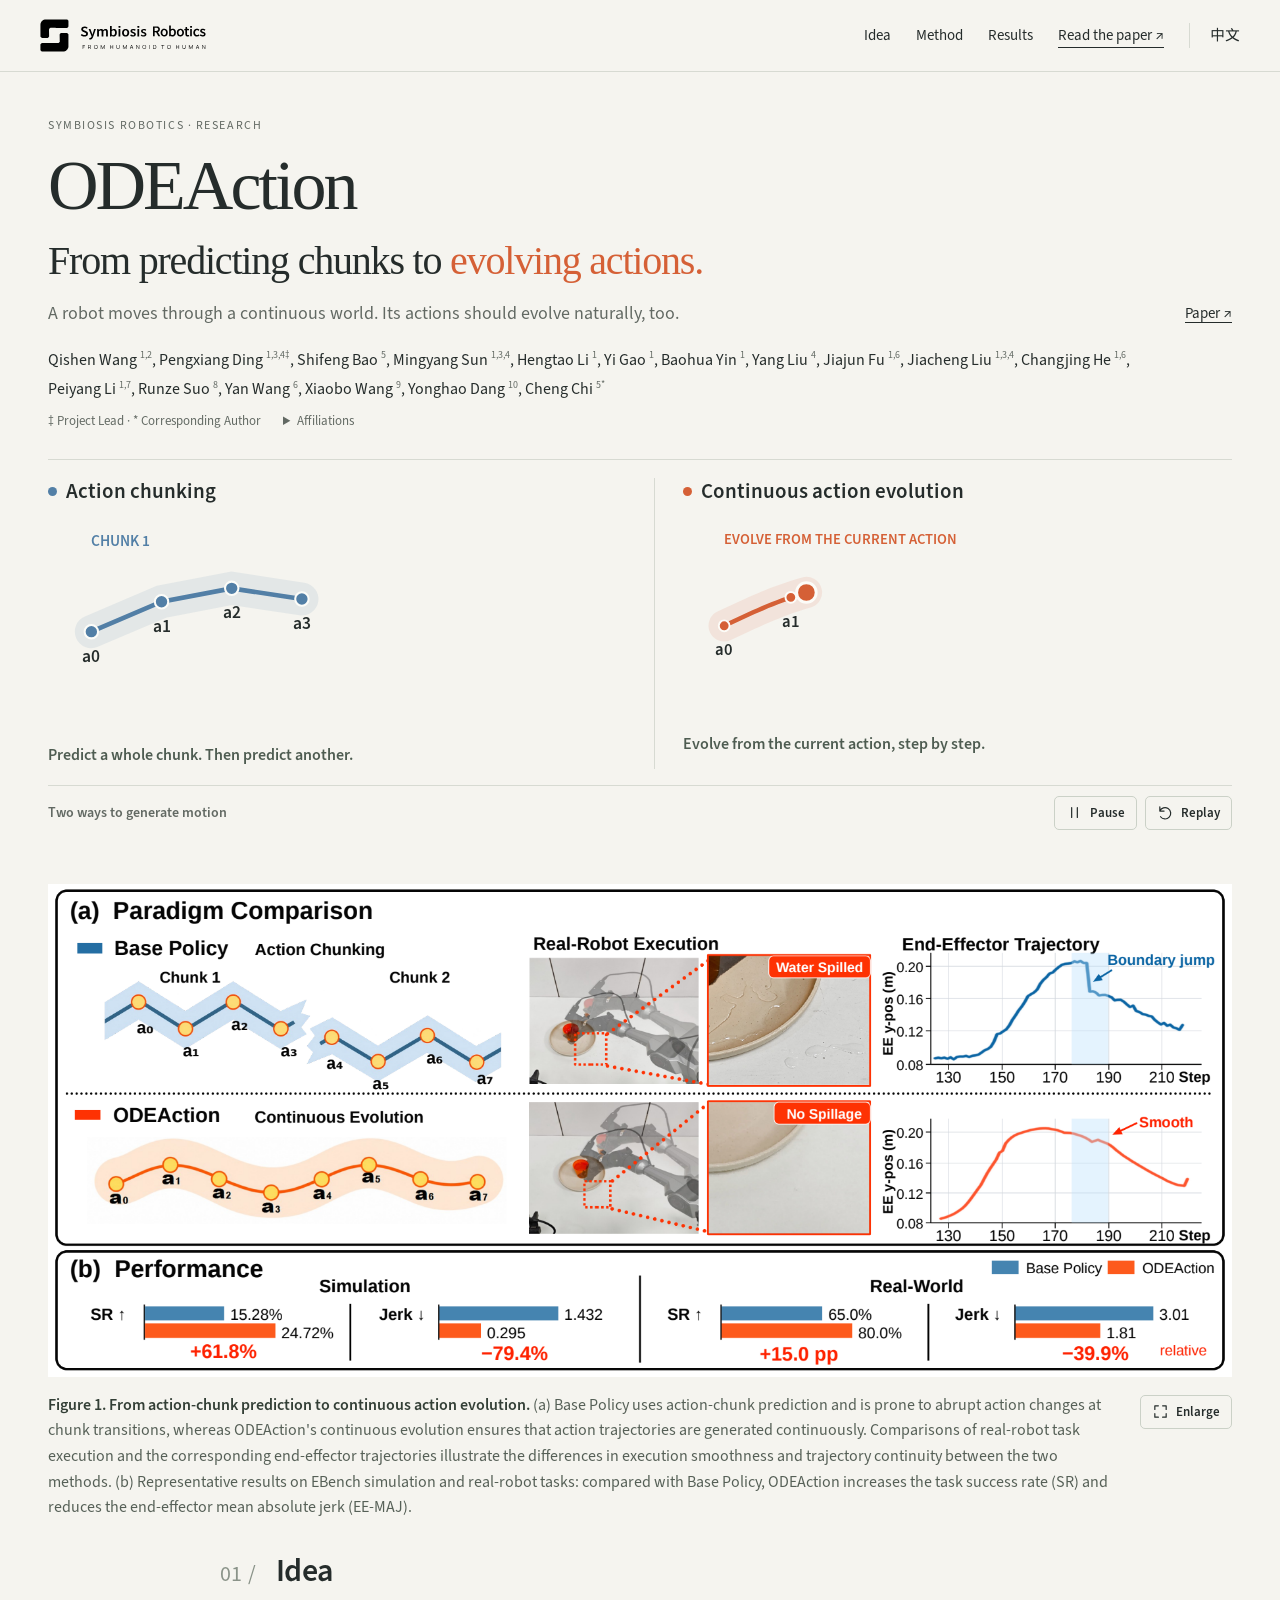
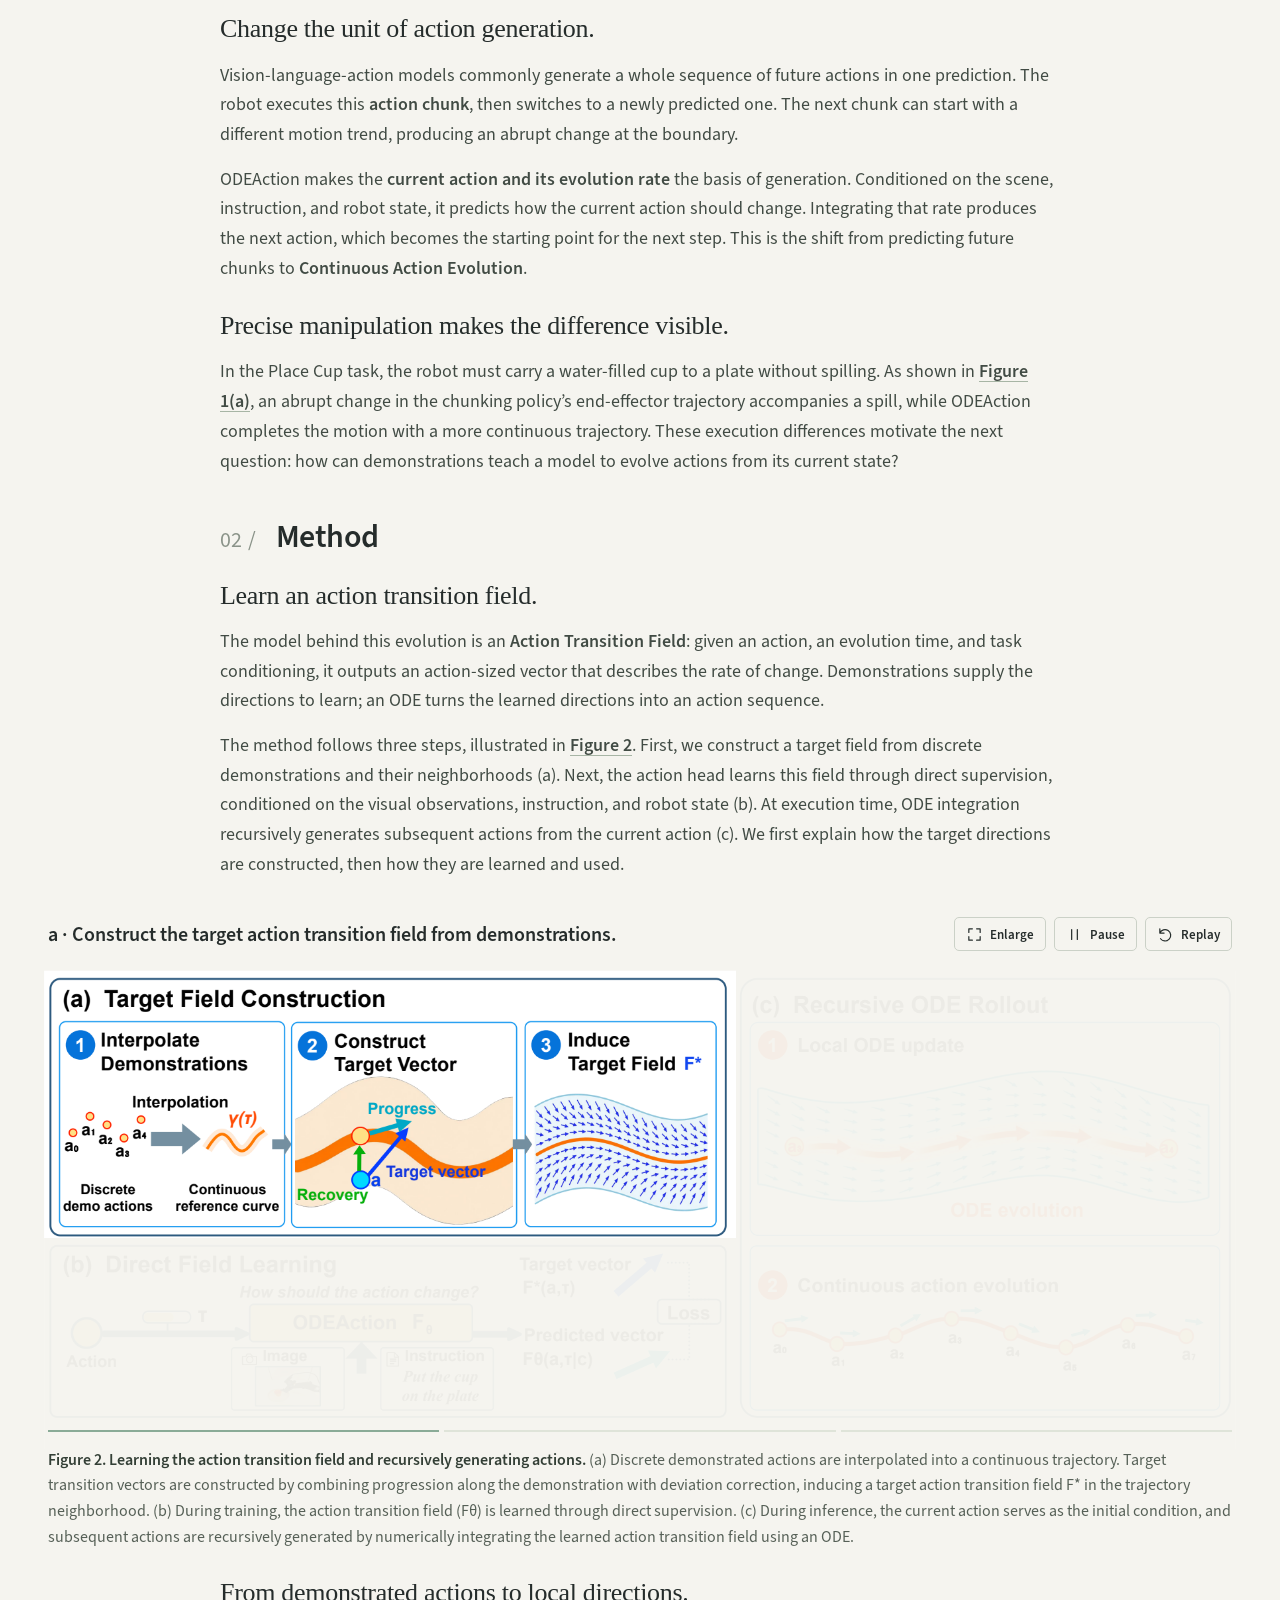
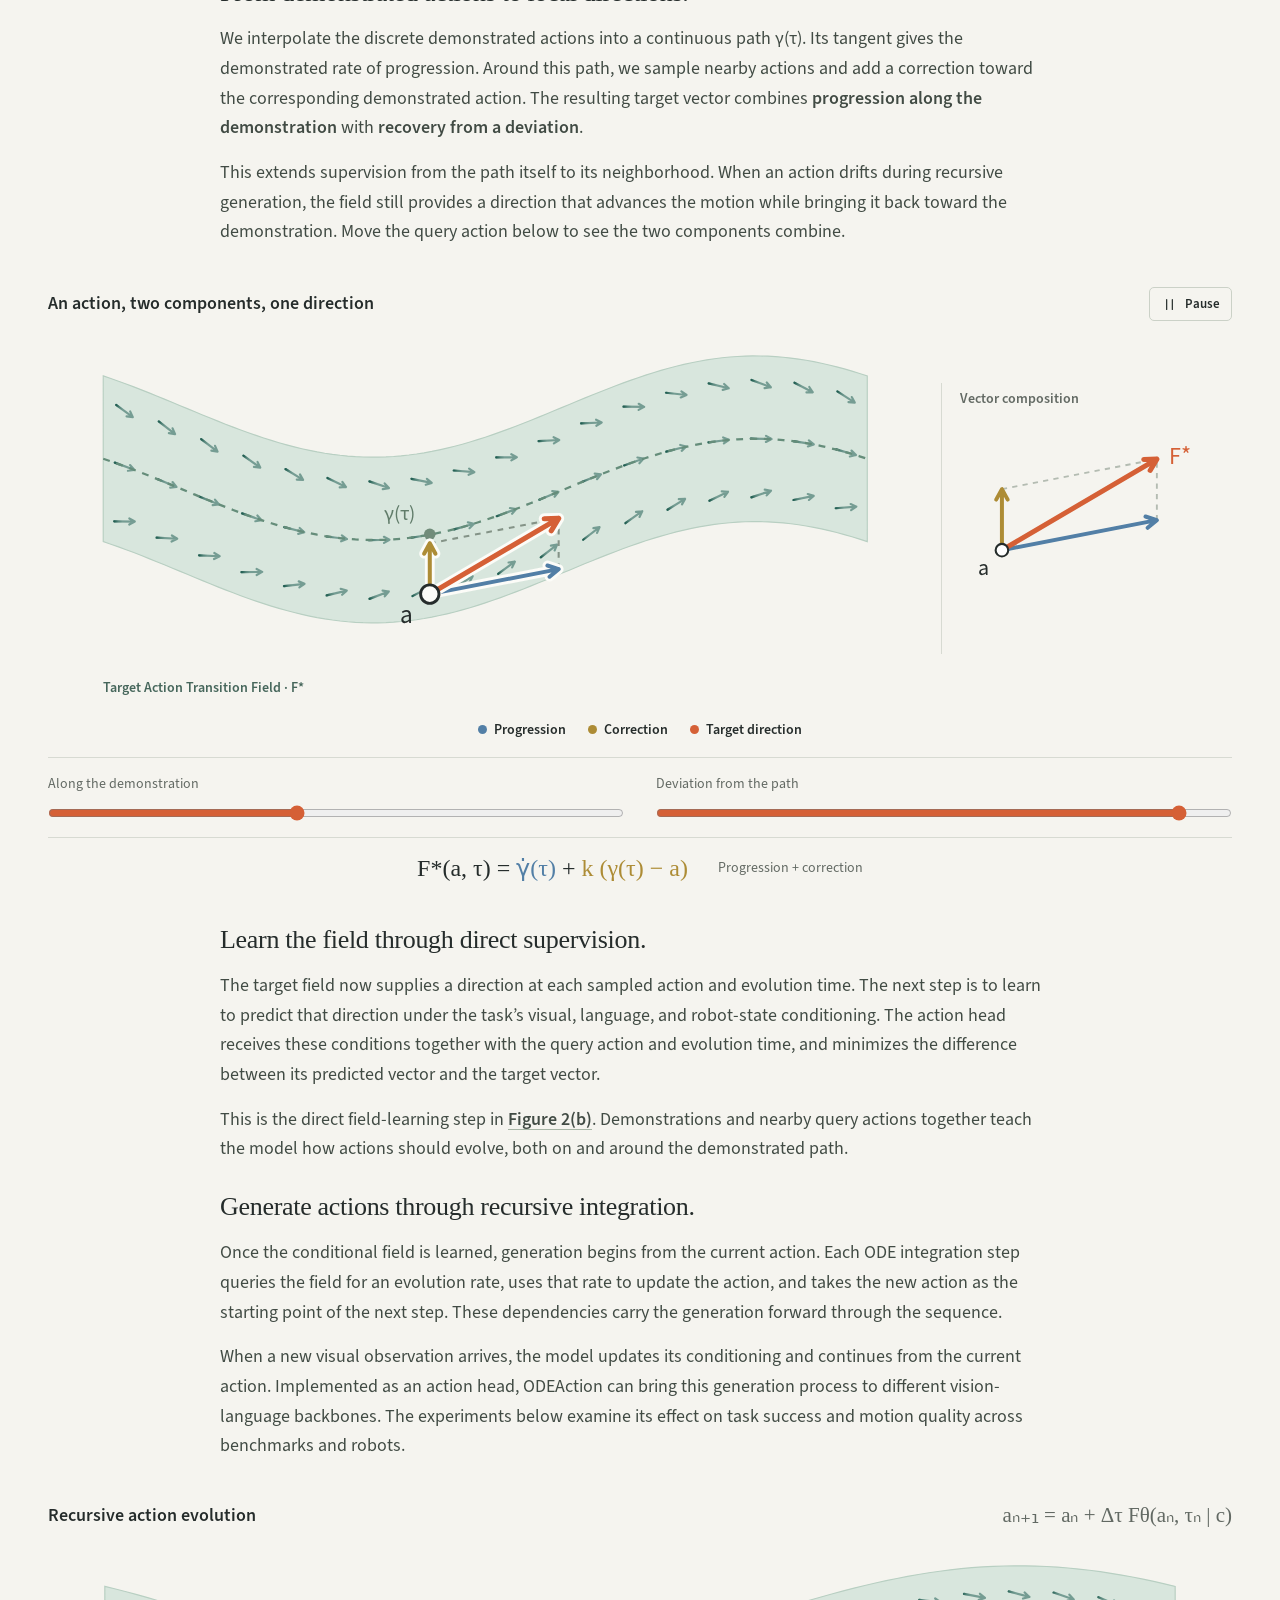
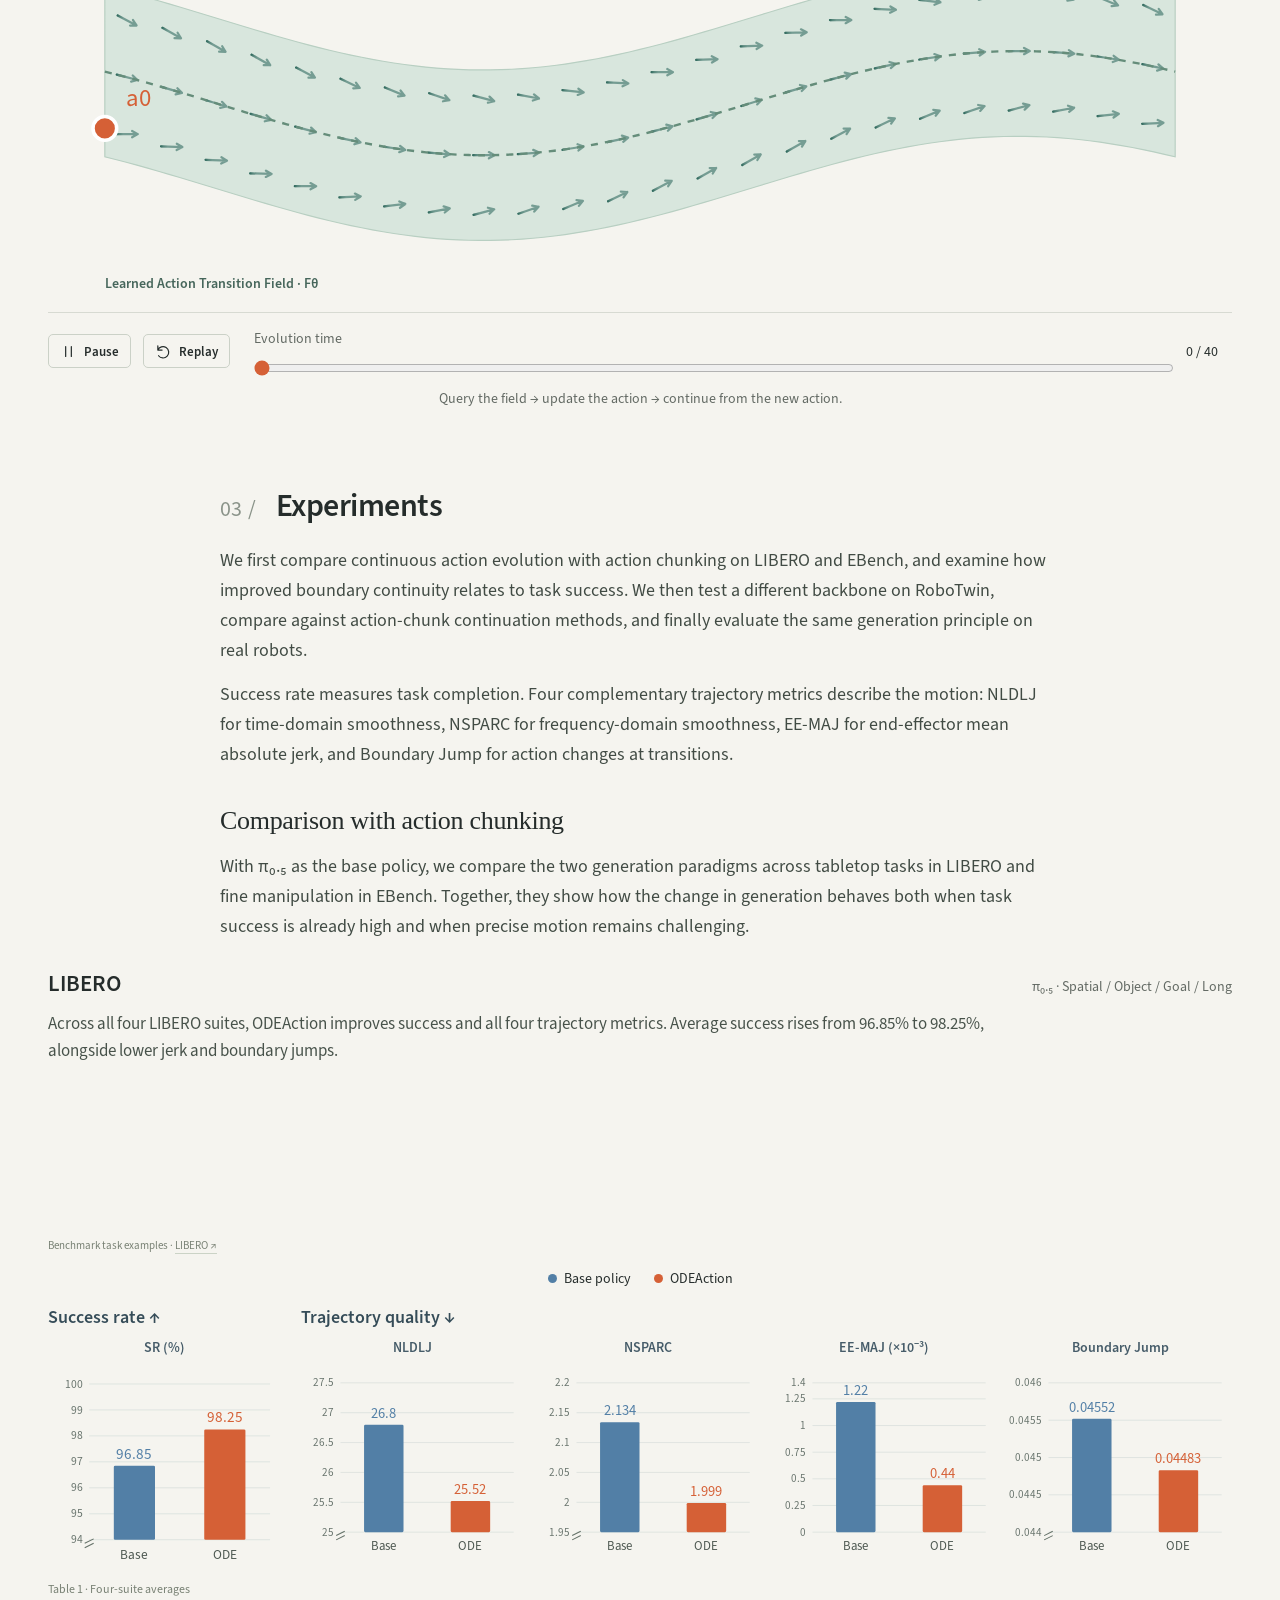
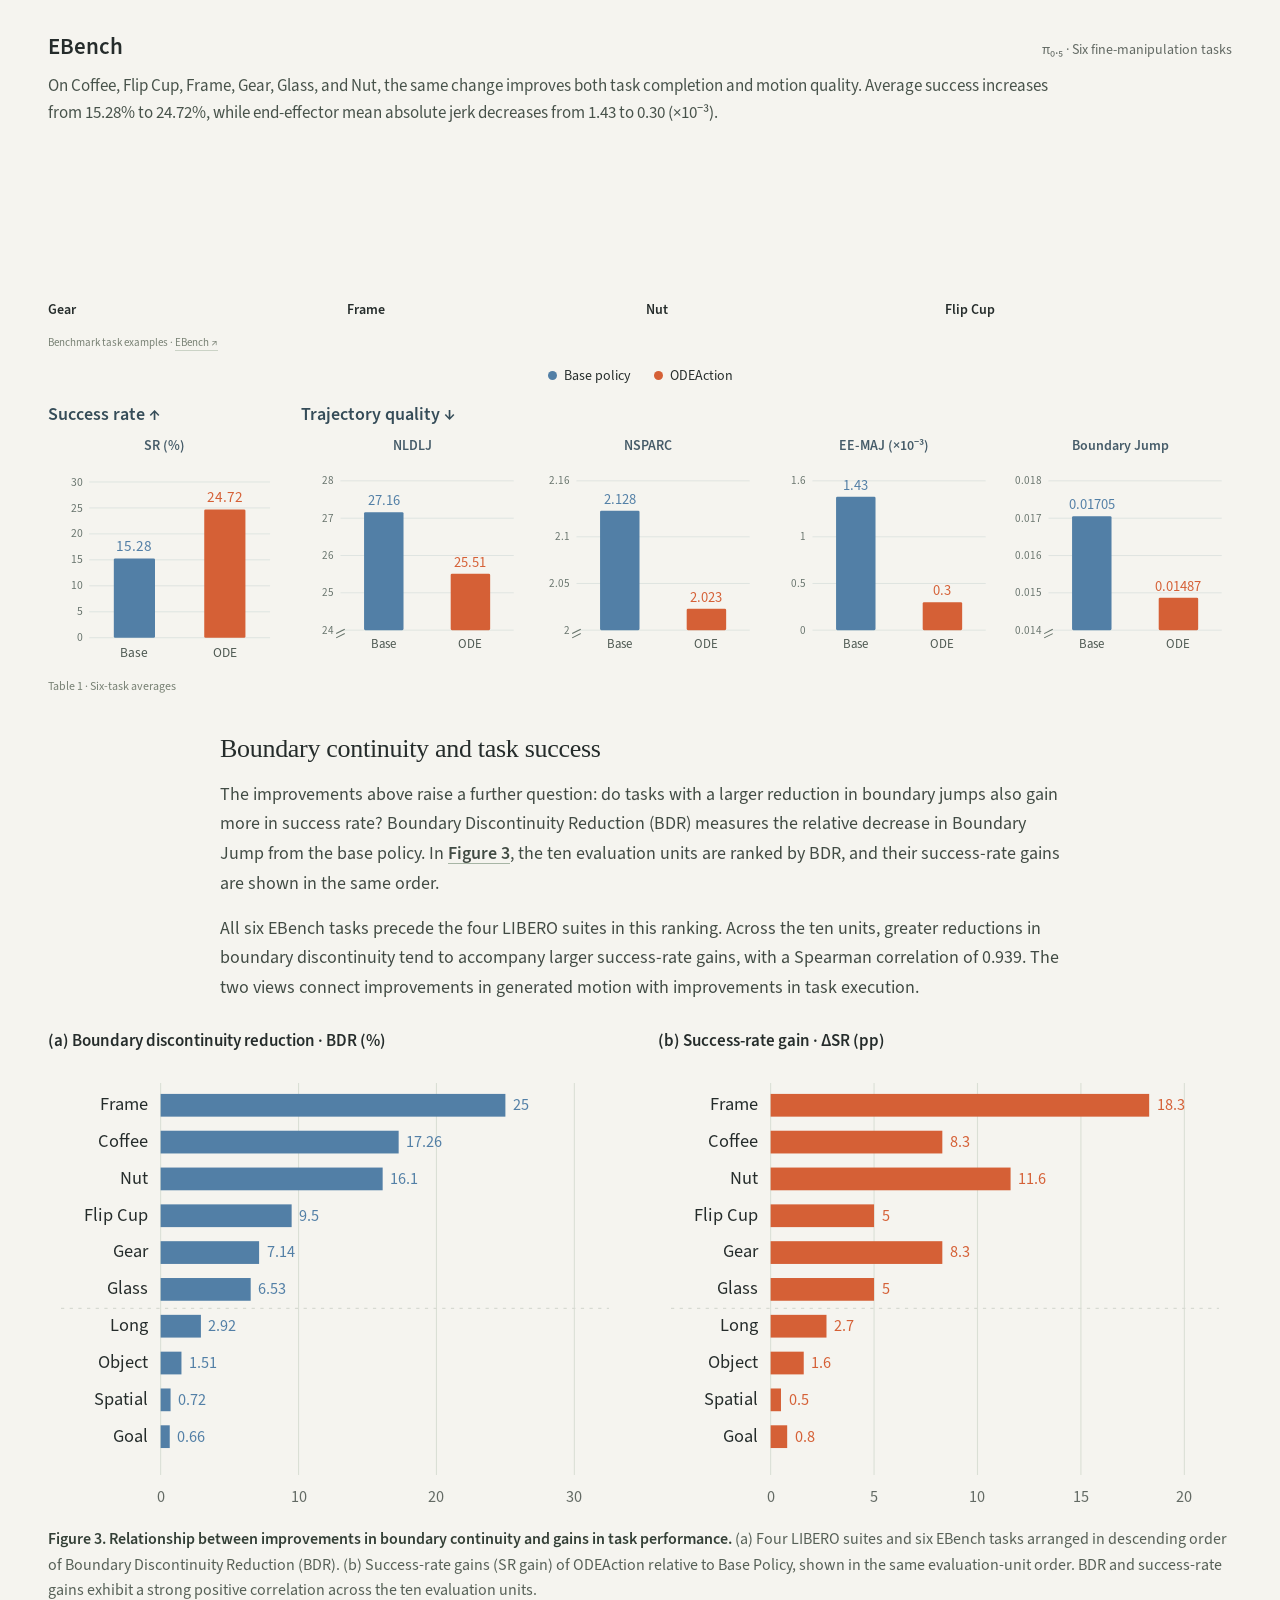
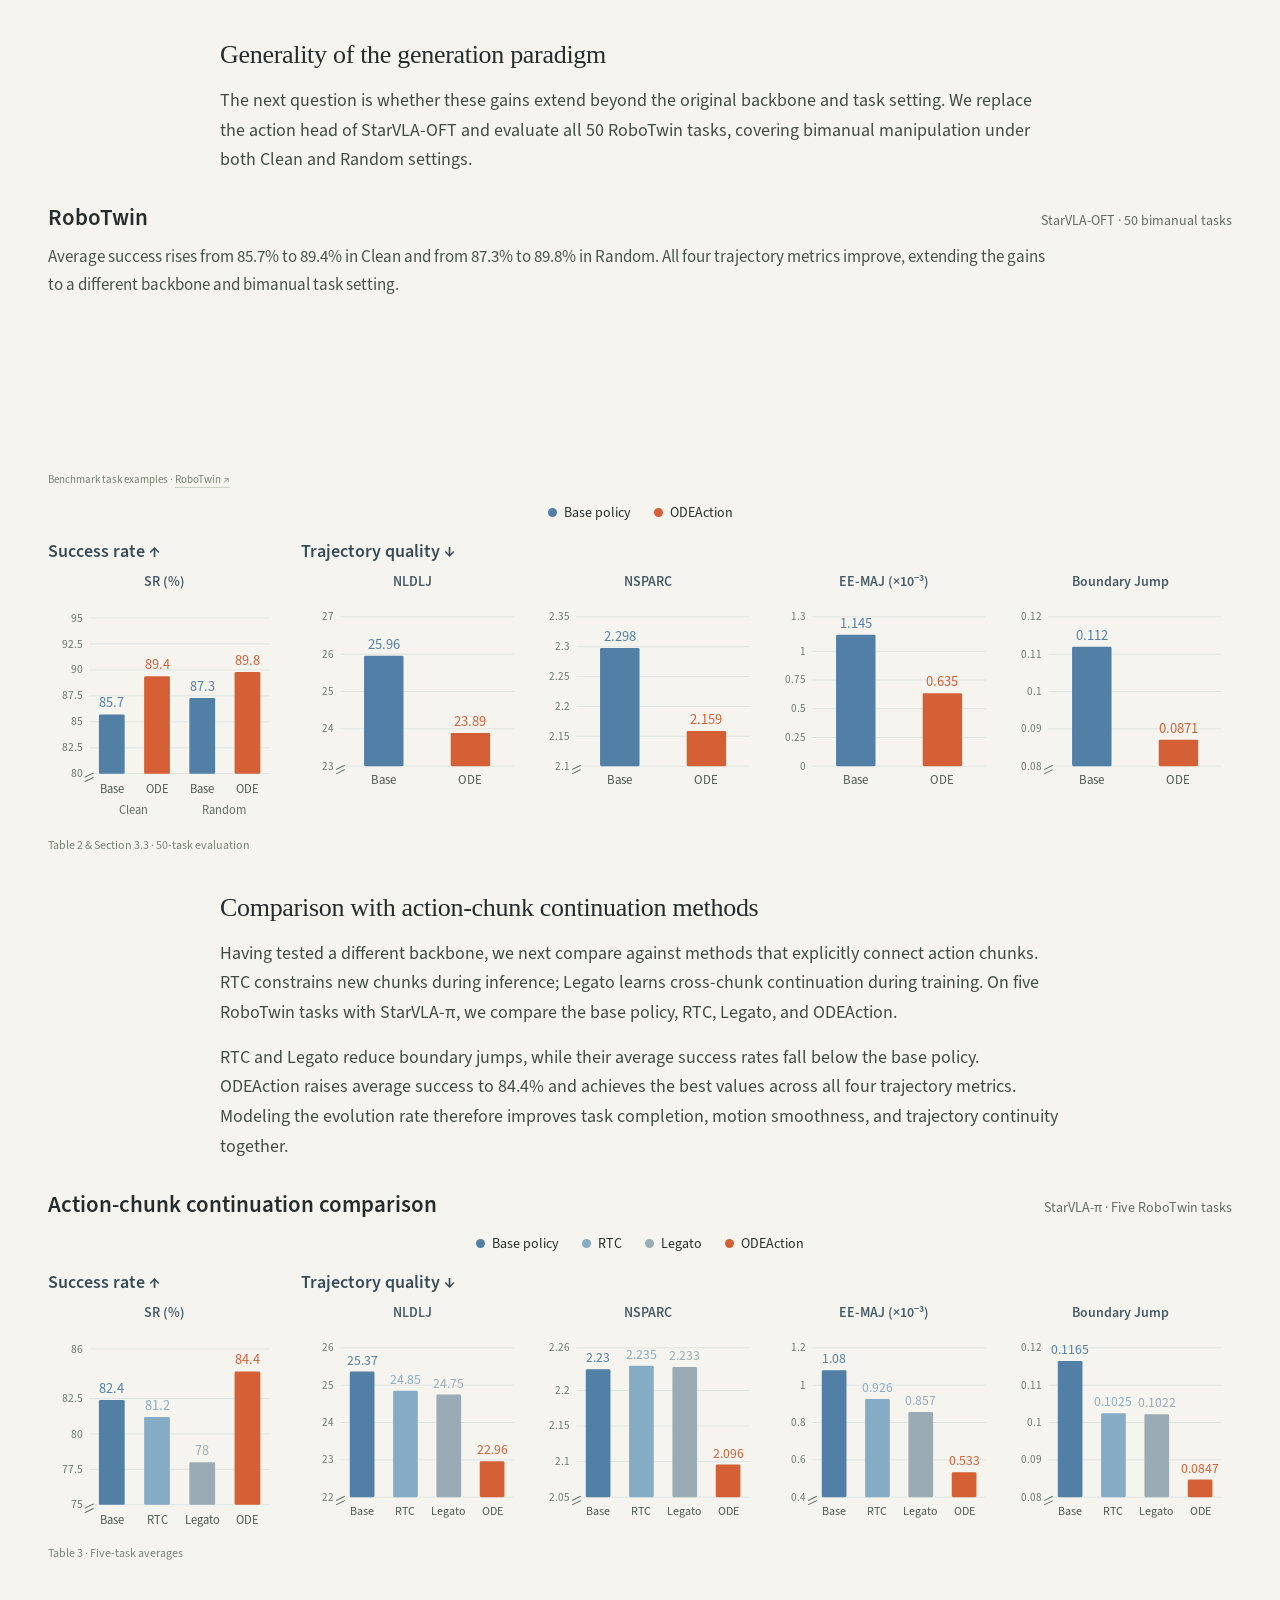
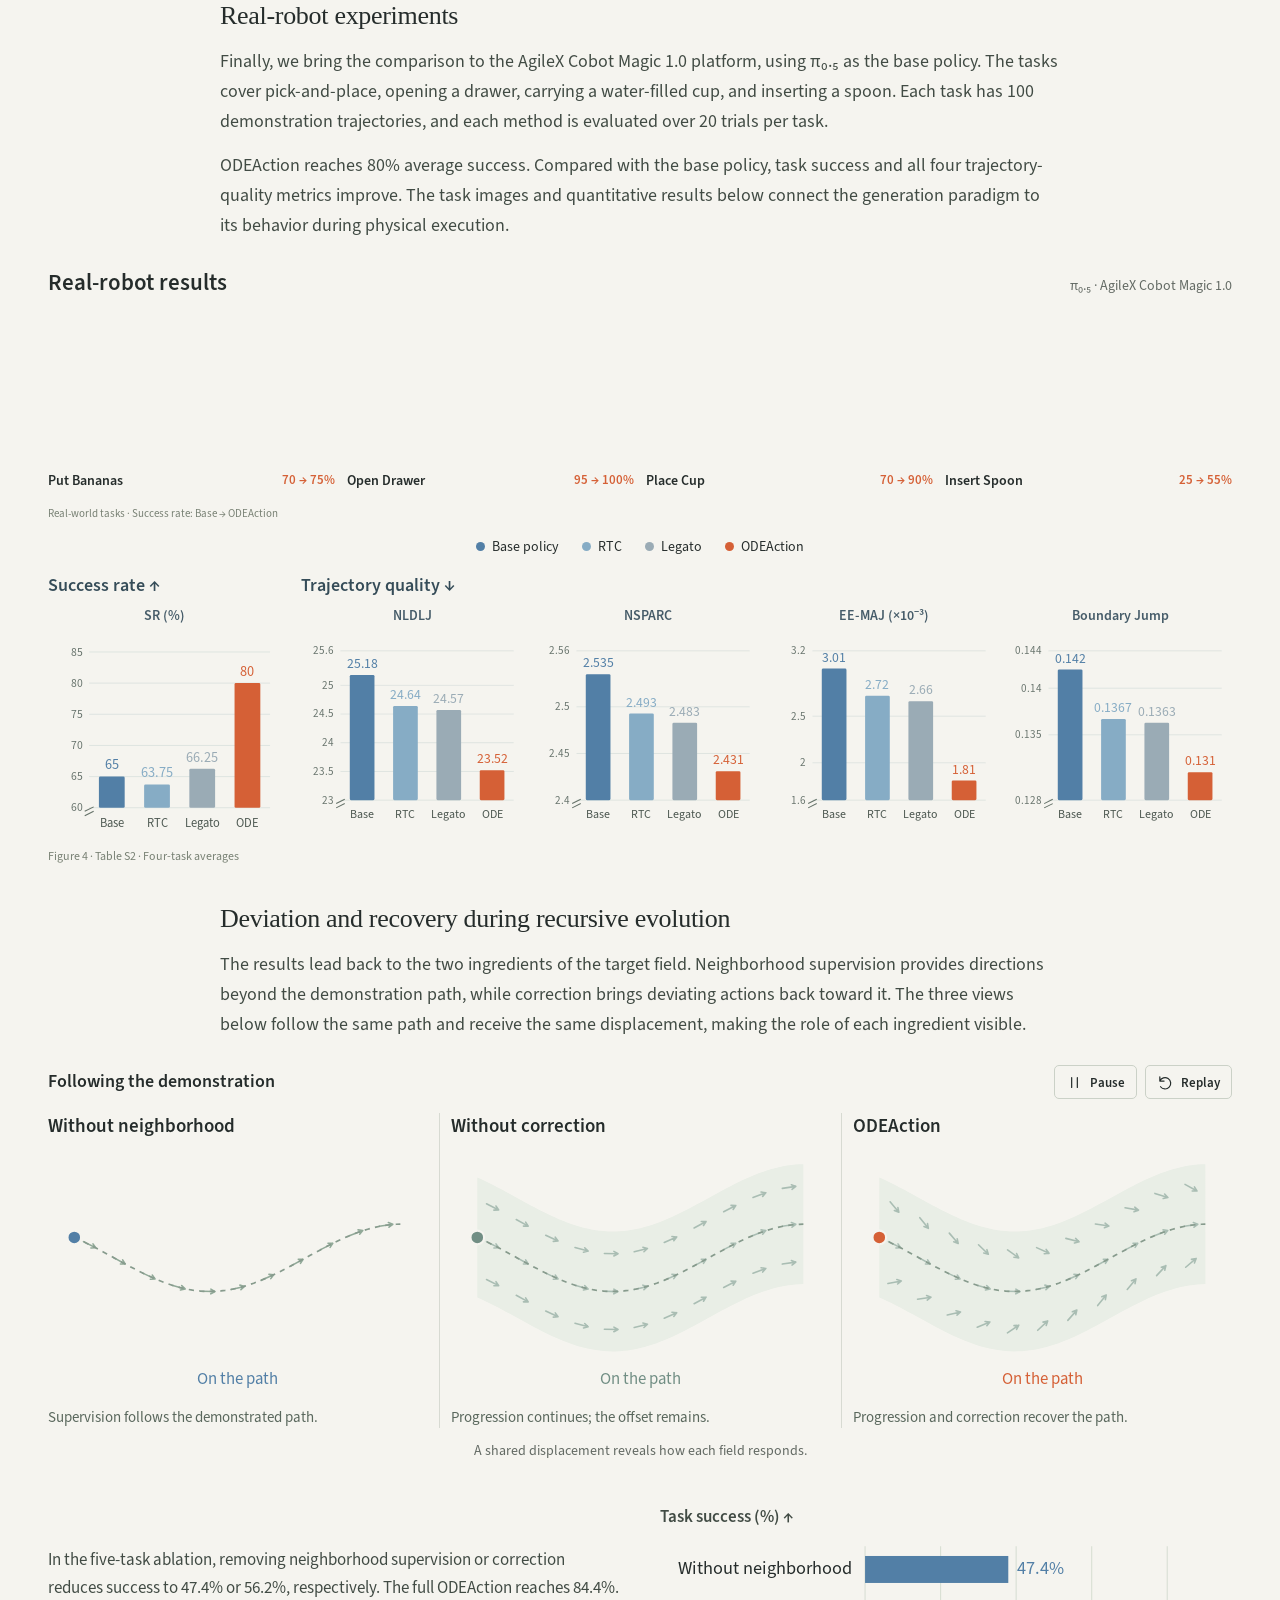
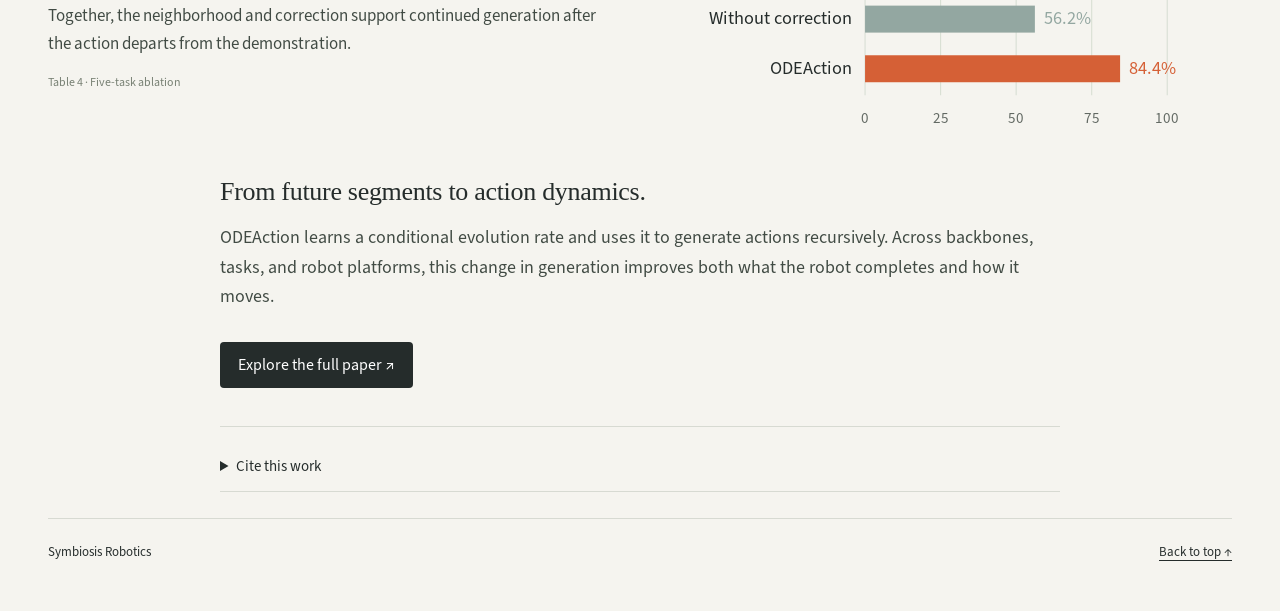
==== index.html @ dbcc91f0 "Publish bilingual ODEAction research webpage" ====
<!doctype html>
<html lang="en"><head><meta charset="utf-8"><meta name="viewport" content="width=device-width,initial-scale=1"><meta name="theme-color" content="#f5f4ef"><meta name="description" content="ODEAction learns how actions evolve. Explore continuous action generation through interactive illustrations and robot experiments."><title>ODEAction — From Predicting Chunks to Evolving Actions</title><link rel="icon" href="assets/logo.svg" type="image/svg+xml"><link rel="stylesheet" href="style.css"><link rel="alternate" hreflang="en" href="index.html"><link rel="alternate" hreflang="zh-CN" href="zh.html"></head>
<body><a class="skip" href="#story">Skip to story</a><header><a class="brand" href="#top"><img src="assets/logo.svg" alt="Symbiosis Robotics"></a><nav aria-label="Main navigation"><a href="#idea">Idea</a><a href="#method">Method</a><a href="#results">Results</a><a class="paper-link" href="assets/ODEAction.pdf">Read the paper ↗</a><a class="language-link" href="zh.html" lang="zh-CN" hreflang="zh-CN" aria-label="切换到中文">中文</a></nav></header>

<main id="top">
<div class="hero wide">
  <div class="eyebrow">SYMBIOSIS ROBOTICS · RESEARCH</div>
  <h1>ODEAction</h1>
  <p class="subtitle"><span>From predicting chunks</span> <span>to <em>evolving actions.</em></span></p>
  <div class="hero-bottom"><p class="intro">A robot moves through a continuous world. Its actions should evolve naturally, too.</p><div class="links"><a href="assets/ODEAction.pdf">Paper ↗</a></div></div>
<div class="front-authors" id="authors"><div id="authorList" aria-label="Authors"></div><div class="author-meta"><span>‡ Project Lead · * Corresponding Author</span><details><summary>Affiliations</summary><div id="affiliationList"></div></details></div></div>
</div>
<figure class="wide comparison" id="idea">
  <div class="compare-grid">
    <div><div class="plot-heading"><span class="dot blue"></span>Action chunking<span class="plot-index">01</span></div>
      <svg id="chunks" viewBox="0 0 560 216" role="img" aria-label="Two separately predicted action chunks with a jump at their boundary"></svg>
      <p>Predict a whole chunk. Then predict another.</p></div>
    <div><div class="plot-heading"><span class="dot orange"></span>Continuous action evolution<span class="plot-index">02</span></div>
      <svg id="continuous" viewBox="0 0 560 216" role="img" aria-label="Actions evolve one by one along a connected trajectory"></svg>
      <p>Evolve from the current action, step by step.</p></div>
  </div>
  <figcaption><span>Two ways to generate motion</span><div class="figure-actions"><button class="control-button" id="heroPlay"><svg class="icon" viewBox="0 0 24 24" aria-hidden="true"><path d="M8 5v14M16 5v14"/></svg><span>Pause</span></button><button class="control-button" id="heroReplay"><svg class="icon" viewBox="0 0 24 24" aria-hidden="true"><path d="M4 10a8 8 0 1 1 1 8M4 4v6h6"/></svg><span>Replay</span></button></div></figcaption>
</figure>
<article id="story">
<section class="idea-section">
  <figure class="wide paper-figure teaser" id="figure1">
    <img src="assets/figure1.png" width="1800" height="750" alt="Figure 1: action generation paradigms, water-filled cup execution, end-effector trajectories, and representative results" loading="lazy">
    <figcaption id="figure1-caption" class="paper-caption"><div class="caption-copy"><strong>Figure 1. From action-chunk prediction to continuous action evolution.</strong> (a) Base Policy uses action-chunk prediction and is prone to abrupt action changes at chunk transitions, whereas ODEAction's continuous evolution ensures that action trajectories are generated continuously. Comparisons of real-robot task execution and the corresponding end-effector trajectories illustrate the differences in execution smoothness and trajectory continuity between the two methods. (b) Representative results on EBench simulation and real-robot tasks: compared with Base Policy, ODEAction increases the task success rate (SR) and reduces the end-effector mean absolute jerk (EE-MAJ).</div><button class="control-button" data-zoom="figure1.png"><svg class="icon" viewBox="0 0 24 24" aria-hidden="true"><path d="M9 4H4v5m11-5h5v5M4 15v5h5m11-5v5h-5"/></svg><span>Enlarge</span></button></figcaption>
  </figure>
  <div class="prose"><h2 class="section-title"><span>01</span> Idea</h2>
    <h3>Change the unit of action generation.</h3>
    <p>Vision-language-action models commonly generate a whole sequence of future actions in one prediction. The robot executes this <strong>action chunk</strong>, then switches to a newly predicted one. The next chunk can start with a different motion trend, producing an abrupt change at the boundary.</p>
    <p>ODEAction makes the <strong>current action and its evolution rate</strong> the basis of generation. Conditioned on the scene, instruction, and robot state, it predicts how the current action should change. Integrating that rate produces the next action, which becomes the starting point for the next step. This is the shift from predicting future chunks to <strong>Continuous Action Evolution</strong>.</p>
  </div>

  <div class="prose teaser-story"><h3>Precise manipulation makes the difference visible.</h3>
    <p>In the Place Cup task, the robot must carry a water-filled cup to a plate without spilling. As shown in <a class="figure-ref" href="#figure1-caption">Figure 1(a)</a>, an abrupt change in the chunking policy’s end-effector trajectory accompanies a spill, while ODEAction completes the motion with a more continuous trajectory. These execution differences motivate the next question: how can demonstrations teach a model to evolve actions from its current state?</p>
  </div>
</section>
<section id="method">
  <div class="prose"><h2 class="section-title"><span>02</span> Method</h2><h3>Learn an action transition field.</h3>
    <p>The model behind this evolution is an <strong>Action Transition Field</strong>: given an action, an evolution time, and task conditioning, it outputs an action-sized vector that describes the rate of change. Demonstrations supply the directions to learn; an ODE turns the learned directions into an action sequence.</p>
<p>The method follows three steps, illustrated in <a class="figure-ref" href="#figure2-caption">Figure 2</a>. First, we construct a target field from discrete demonstrations and their neighborhoods (a). Next, the action head learns this field through direct supervision, conditioned on the visual observations, instruction, and robot state (b). At execution time, ODE integration recursively generates subsequent actions from the current action (c). We first explain how the target directions are constructed, then how they are learned and used.</p>
  </div>
  <figure class="wide method-figure paper-figure" id="methodFigure">
    <div class="method-toolbar"><div id="methodStep" class="method-step">a · Construct the target action transition field from demonstrations.</div><div class="figure-actions"><button class="control-button" data-zoom="figure2.png"><svg class="icon" viewBox="0 0 24 24" aria-hidden="true"><path d="M9 4H4v5m11-5h5v5M4 15v5h5m11-5v5h-5"/></svg><span>Enlarge</span></button><button class="control-button" id="methodPlay"><svg class="icon" viewBox="0 0 24 24" aria-hidden="true"><path d="M8 5v14M16 5v14"/></svg><span>Pause</span></button><button class="control-button" id="methodReplay"><svg class="icon" viewBox="0 0 24 24" aria-hidden="true"><path d="M4 10a8 8 0 1 1 1 8M4 4v6h6"/></svg><span>Replay</span></button></div></div>
    <svg viewBox="6 10 1788 668" role="img" aria-label="Figure 2: target field construction, direct field learning, then recursive ODE rollout"><defs><clipPath id="clip-a"><rect width="1045" height="404"/></clipPath><clipPath id="clip-b"><rect y="404" width="1045" height="319"/></clipPath><clipPath id="clip-c"><rect x="1045" width="755" height="723"/></clipPath></defs><image class="method-underlay" href="assets/figure2.png" width="1800" height="723"/><image class="method-part" data-part="a" href="assets/figure2.png" width="1800" height="723" clip-path="url(#clip-a)"/><image class="method-part" data-part="b" href="assets/figure2.png" width="1800" height="723" clip-path="url(#clip-b)"/><image class="method-part" data-part="c" href="assets/figure2.png" width="1800" height="723" clip-path="url(#clip-c)"/></svg>
    <div class="sequence-progress" aria-hidden="true"><i></i><i></i><i></i></div>
    <figcaption id="figure2-caption" class="paper-caption"><div class="caption-copy"><strong>Figure 2. Learning the action transition field and recursively generating actions.</strong> (a) Discrete demonstrated actions are interpolated into a continuous trajectory. Target transition vectors are constructed by combining progression along the demonstration with deviation correction, inducing a target action transition field F* in the trajectory neighborhood. (b) During training, the action transition field (Fθ) is learned through direct supervision. (c) During inference, the current action serves as the initial condition, and subsequent actions are recursively generated by numerically integrating the learned action transition field using an ODE.</div></figcaption>
  </figure>
  <div class="prose"><h3>From demonstrated actions to local directions.</h3>
    <p>We interpolate the discrete demonstrated actions into a continuous path γ(τ). Its tangent gives the demonstrated rate of progression. Around this path, we sample nearby actions and add a correction toward the corresponding demonstrated action. The resulting target vector combines <strong>progression along the demonstration</strong> with <strong>recovery from a deviation</strong>.</p>
    <p>This extends supervision from the path itself to its neighborhood. When an action drifts during recursive generation, the field still provides a direction that advances the motion while bringing it back toward the demonstration. Move the query action below to see the two components combine.</p>
  </div>
  <figure class="wide field-panel" id="fieldPanel">
    <div class="figure-top"><h4>An action, two components, one direction</h4><button class="control-button" id="fieldPlay"><svg class="icon" viewBox="0 0 24 24" aria-hidden="true"><path d="M8 5v14M16 5v14"/></svg><span>Pause</span></button></div>
    <div class="field-layout"><div class="field-visual"><svg id="field" viewBox="0 0 760 310" role="img" aria-label="Interactive action transition field with progression and recovery vectors"></svg><p class="field-name">Target Action Transition Field · F*</p></div><div class="vector-inset"><span class="inset-title">Vector composition</span><svg id="vectorSum" viewBox="0 0 260 230" role="img" aria-label="Progression plus correction gives the target transition vector"></svg></div></div>
    <div class="legend field-legend"><span><i class="blue"></i>Progression</span><span><i class="gold"></i>Correction</span><span><i class="orange"></i>Target direction</span></div>
    <div class="controls"><label>Along the demonstration<input id="position" type="range" min="15" max="80" value="43"></label><label>Deviation from the path<input id="offset" type="range" min="-62" max="62" value="52"></label></div>
    <figcaption class="formula"><span>F*(a, τ) = <b class="term-blue">γ̇(τ)</b> + <b class="term-gold">k (γ(τ) − a)</b></span><span>Progression + correction</span></figcaption>
  </figure>
  <div class="prose method-learning"><h3>Learn the field through direct supervision.</h3>
<p>The target field now supplies a direction at each sampled action and evolution time. The next step is to learn to predict that direction under the task’s visual, language, and robot-state conditioning. The action head receives these conditions together with the query action and evolution time, and minimizes the difference between its predicted vector and the target vector.</p>
<p>This is the direct field-learning step in <a class="figure-ref" href="#figure2-caption">Figure 2(b)</a>. Demonstrations and nearby query actions together teach the model how actions should evolve, both on and around the demonstrated path.</p></div>
<div class="prose method-rollout"><h3>Generate actions through recursive integration.</h3>
<p>Once the conditional field is learned, generation begins from the current action. Each ODE integration step queries the field for an evolution rate, uses that rate to update the action, and takes the new action as the starting point of the next step. These dependencies carry the generation forward through the sequence.</p>
<p>When a new visual observation arrives, the model updates its conditioning and continues from the current action. Implemented as an action head, ODEAction can bring this generation process to different vision-language backbones. The experiments below examine its effect on task success and motion quality across benchmarks and robots.</p>
</div>
  <figure class="wide field-panel" id="rollPanel"><div class="figure-top"><h4>Recursive action evolution</h4><span class="equation">aₙ₊₁ = aₙ + Δτ Fθ(aₙ, τₙ | c)</span></div><svg id="rollout" viewBox="0 0 1000 290" role="img" aria-label="Step-by-step numerical integration of an action transition field"></svg><p class="field-name">Learned Action Transition Field · Fθ</p><div class="controls rollout-controls"><button class="control-button" id="rollPlay"><svg class="icon" viewBox="0 0 24 24" aria-hidden="true"><path d="M8 5v14M16 5v14"/></svg><span>Pause</span></button><button class="control-button" id="rollReset"><svg class="icon" viewBox="0 0 24 24" aria-hidden="true"><path d="M4 10a8 8 0 1 1 1 8M4 4v6h6"/></svg><span>Replay</span></button><label class="timeline">Evolution time<input id="rollTime" type="range" min="0" max="40" value="0"></label><output id="rollCount">0 / 40</output></div><figcaption>Query the field → update the action → continue from the new action.</figcaption></figure>
</section>
<section id="results"><div class="prose"><h2 class="section-title"><span>03</span> Experiments</h2>
<p>We first compare continuous action evolution with action chunking on LIBERO and EBench, and examine how improved boundary continuity relates to task success. We then test a different backbone on RoboTwin, compare against action-chunk continuation methods, and finally evaluate the same generation principle on real robots.</p>
<p>Success rate measures task completion. Four complementary trajectory metrics describe the motion: NLDLJ for time-domain smoothness, NSPARC for frequency-domain smoothness, EE-MAJ for end-effector mean absolute jerk, and Boundary Jump for action changes at transitions.</p></div>
<div id="chunking-results" class="experiment-section"><div class="prose"><h3>Comparison with action chunking</h3>
<p>With π₀.₅ as the base policy, we compare the two generation paradigms across tabletop tasks in LIBERO and fine manipulation in EBench. Together, they show how the change in generation behaves both when task success is already high and when precise motion remains challenging.</p></div><div class="wide result-slot" data-result="libero"></div><div class="wide result-slot" data-result="ebench"></div></div>
<div id="bdr-analysis" class="experiment-section"><div class="prose"><h3>Boundary continuity and task success</h3>
<p>The improvements above raise a further question: do tasks with a larger reduction in boundary jumps also gain more in success rate? Boundary Discontinuity Reduction (BDR) measures the relative decrease in Boundary Jump from the base policy. In  <a class="figure-ref" href="#figure3-caption">Figure 3</a>, the ten evaluation units are ranked by BDR, and their success-rate gains are shown in the same order.</p>
<p>All six EBench tasks precede the four LIBERO suites in this ranking. Across the ten units, greater reductions in boundary discontinuity tend to accompany larger success-rate gains, with a Spearman correlation of 0.939. The two views connect improvements in generated motion with improvements in task execution.</p></div>
<figure id="figure3" class="wide bdr-figure"><div id="bdrChart"></div><figcaption id="figure3-caption" class="paper-caption"><div class="caption-copy"><strong>Figure 3. Relationship between improvements in boundary continuity and gains in task performance.</strong> (a) Four LIBERO suites and six EBench tasks arranged in descending order of Boundary Discontinuity Reduction (BDR). (b) Success-rate gains (SR gain) of ODEAction relative to Base Policy, shown in the same evaluation-unit order. BDR and success-rate gains exhibit a strong positive correlation across the ten evaluation units.</div></figcaption></figure></div>
<div id="generality" class="experiment-section"><div class="prose"><h3>Generality of the generation paradigm</h3>
<p>The next question is whether these gains extend beyond the original backbone and task setting. We replace the action head of StarVLA-OFT and evaluate all 50 RoboTwin tasks, covering bimanual manipulation under both Clean and Random settings.</p></div><div class="wide result-slot" data-result="robotwin"></div></div>
<div id="continuation" class="experiment-section"><div class="prose"><h3>Comparison with action-chunk continuation methods</h3>
<p>Having tested a different backbone, we next compare against methods that explicitly connect action chunks. RTC constrains new chunks during inference; Legato learns cross-chunk continuation during training. On five RoboTwin tasks with StarVLA-π, we compare the base policy, RTC, Legato, and ODEAction.</p>
<p>RTC and Legato reduce boundary jumps, while their average success rates fall below the base policy. ODEAction raises average success to 84.4% and achieves the best values across all four trajectory metrics. Modeling the evolution rate therefore improves task completion, motion smoothness, and trajectory continuity together.</p></div><div class="wide result-slot" data-result="continuation"></div></div>
<div id="real-robots" class="experiment-section"><div class="prose"><h3>Real-robot experiments</h3>
<p>Finally, we bring the comparison to the AgileX Cobot Magic 1.0 platform, using π₀.₅ as the base policy. The tasks cover pick-and-place, opening a drawer, carrying a water-filled cup, and inserting a spoon. Each task has 100 demonstration trajectories, and each method is evaluated over 20 trials per task.</p>
<p>ODEAction reaches 80% average success. Compared with the base policy, task success and all four trajectory-quality metrics improve. The task images and quantitative results below connect the generation paradigm to its behavior during physical execution.</p></div><div class="wide result-slot" data-result="real"></div></div>
<div id="ablation" class="experiment-section"><div class="prose"><h3>Deviation and recovery during recursive evolution</h3>
<p>The results lead back to the two ingredients of the target field. Neighborhood supervision provides directions beyond the demonstration path, while correction brings deviating actions back toward it. The three views below follow the same path and receive the same displacement, making the role of each ingredient visible.</p></div>
<figure id="ablationFigure" class="wide ablation-figure"><div class="ablation-toolbar"><span id="ablationStage">Follow the demonstration</span><div class="figure-actions"><button class="control-button" id="ablationPlay"><svg class="icon" viewBox="0 0 24 24" aria-hidden="true"><path d="M8 5v14M16 5v14"/></svg><span>Pause</span></button><button class="control-button" id="ablationReplay"><svg class="icon" viewBox="0 0 24 24" aria-hidden="true"><path d="M4 10a8 8 0 1 1 1 8M4 4v6h6"/></svg><span>Replay</span></button></div></div><div class="ablation-grid"><div><h4>Without neighborhood</h4><svg id="ablation-0" viewBox="0 0 360 245" role="img" aria-label="Supervision follows the demonstrated path."></svg><p>Supervision follows the demonstrated path.</p></div><div><h4>Without correction</h4><svg id="ablation-1" viewBox="0 0 360 245" role="img" aria-label="Progression continues; the offset remains."></svg><p>Progression continues; the offset remains.</p></div><div><h4>ODEAction</h4><svg id="ablation-2" viewBox="0 0 360 245" role="img" aria-label="Progression and correction recover the path."></svg><p>Progression and correction recover the path.</p></div></div><figcaption>A shared displacement reveals how each field responds.</figcaption></figure>
<div class="wide ablation-evidence"><div><p>In the five-task ablation, removing neighborhood supervision or correction reduces success to 47.4% or 56.2%, respectively. The full ODEAction reaches 84.4%. Together, the neighborhood and correction support continued generation after the action departs from the demonstration.</p><p class="chart-source">Table 4 · Five-task ablation</p></div><div><h4>Task success (%) ↑</h4><div id="ablationChart"></div></div></div></div>
<div class="prose closing"><h3>From future segments to action dynamics.</h3><p>ODEAction learns a conditional evolution rate and uses it to generate actions recursively. Across backbones, tasks, and robot platforms, this change in generation improves both what the robot completes and how it moves.</p><a class="read-button" href="assets/ODEAction.pdf">Explore the full paper ↗</a></div>
</section>
<section id="cite" class="prose credits"><details><summary>Cite this work</summary><pre id="citation"></pre><button id="copyCitation">Copy citation</button></details></section></article></main><footer class="wide"><span>Symbiosis Robotics</span><a href="#top">Back to top ↑</a></footer><dialog id="figureDialog"><button class="control-button" id="closeFigure" autofocus><svg class="icon" viewBox="0 0 24 24" aria-hidden="true"><path d="m6 6 12 12M18 6 6 18"/></svg><span>Close</span></button><div class="zoom-scroll"><img src="assets/figure2.png" alt="Full-size paper figure"></div></dialog><script src="app.js"></script><script src="language.js"></script></body></html>
---- style.css ----
@font-face{font-family:Source;src:url('assets/fonts/SourceSans3-Regular.otf')}@font-face{font-family:Source;src:url('assets/fonts/SourceSans3-Semibold.otf');font-weight:600}@font-face{font-family:Serif;src:url('assets/fonts/SourceSerif4-Regular.otf')}@font-face{font-family:Chinese;src:url('assets/fonts/Chinese.woff2') format('woff2');font-display:swap}
:root{--bg:#f5f4ef;--ink:#252c2b;--muted:#626963;--line:#d7dad2;--orange:#d56036;--blue:#527fa6;--gold:#ad8c35;--teal:#7baba4}
*{box-sizing:border-box}html{scroll-behavior:smooth;scroll-padding-top:28px}body{margin:0;color:var(--ink);background:var(--bg);font:18px/1.65 Source,Arial,sans-serif;-webkit-font-smoothing:antialiased}button,input{font:inherit}button,a,input{-webkit-tap-highlight-color:transparent}a{color:inherit;text-underline-offset:4px}button{cursor:pointer;border:1px solid var(--line);background:transparent;color:var(--ink)}button:focus-visible,a:focus-visible,input:focus-visible{outline:2px solid var(--orange);outline-offset:4px}button:hover{background:#e8eae1}a:hover{color:var(--orange)}button:disabled{cursor:default}
header{height:72px;max-width:1392px;padding:0 40px;margin:auto;display:flex;align-items:center;justify-content:space-between;border-bottom:1px solid var(--line)}.brand{display:flex}.brand img{width:166px;height:auto}nav{display:flex;gap:25px;align-items:center;font-size:15px}nav a{text-decoration:none}.paper-link{border-bottom:1px solid}nav .language-link{border-left:1px solid var(--line);padding-left:20px;font-family:Source,Chinese,sans-serif;white-space:nowrap}
.wide{width:calc(100% - 64px);max-width:1184px;margin:26px auto}.prose{max-width:840px;width:calc(100% - 64px);margin-left:auto;margin-right:auto}.hero{padding-top:19px;margin-bottom:23px}.eyebrow{font:12px/1.4 Source,sans-serif;letter-spacing:.13em;color:var(--muted);margin-bottom:13px}h1{font:400 70px/1.1 Serif,Georgia,serif;letter-spacing:-3px;margin:0 0 12px}.subtitle{font:400 40px/1.25 Serif,Georgia,serif;letter-spacing:-1.2px;margin:0 0 14px}.subtitle>span{display:inline-block;max-width:100%}.subtitle em{font-style:normal;color:var(--orange)}.hero-bottom{display:flex;align-items:center;justify-content:space-between;gap:20px}.intro{color:var(--muted);font-size:18px;line-height:1.55;margin:0}.links{display:flex;gap:24px;font-size:15px;white-space:nowrap}h2{margin:0 0 18px}h3{font:400 26px/1.35 Serif,Georgia,serif;letter-spacing:-.3px;margin:0 0 14px}h4{font-size:18px;font-weight:600;line-height:1.4;margin:0}h5{font-size:15px;font-weight:600;line-height:1.4;margin:0}p{margin:0 0 15px}strong{font-weight:600}section{padding-top:40px}.idea-section{padding-top:2px}.section-title{font:600 32px/1.3 Source,Chinese,sans-serif;letter-spacing:-.5px;margin:0 0 20px}.section-title>span{font-size:22px;color:#8a9389;margin-right:15px;font-weight:400}.section-title>span:after{content:' /';margin-left:3px}.prose>p{color:#414b44}.prose>p:last-child{margin-bottom:0}
.front-authors{margin-top:17px;font-size:16px;line-height:1.85;max-width:1130px}#authorList>span{white-space:nowrap}sup{font-size:10px;margin-left:3px;color:var(--muted)}.author-meta{display:flex;gap:22px;align-items:baseline;margin-top:5px;color:var(--muted);font-size:13px}.author-meta>span{flex-shrink:0}.author-meta details{padding:0;border:0;flex:1}.author-meta summary{width:fit-content}.author-meta details[open]{color:var(--ink)}#affiliationList{display:grid;grid-template-columns:1fr 1fr;gap:3px 20px;padding-top:8px}#affiliationList p{font-size:13px;line-height:1.5;margin:0}
svg{width:100%;display:block;overflow:visible}svg text{font-family:Source,Arial,sans-serif}.icon{width:17px;height:17px;flex-shrink:0;fill:none;stroke:currentColor;stroke-width:1.7;stroke-linecap:round;stroke-linejoin:round;overflow:visible}.control-button{display:inline-flex;align-items:center;justify-content:center;gap:7px;border:1px solid #cbd1c7;border-radius:5px;padding:7px 11px;font-size:13px;line-height:1.35;font-weight:600;white-space:nowrap;min-height:34px;transition:background .15s,border-color .15s}.control-button:hover{border-color:#9da99b;background:#edf0e8}.figure-actions{display:flex;align-items:center;gap:8px;flex-shrink:0}.dot,.legend i{width:9px;height:9px;border-radius:50%;display:inline-block;flex-shrink:0}.blue{background:var(--blue)}.orange{background:var(--orange)}.gold{background:var(--gold)}
/* Figures belong to the article surface. Only scientific regions carry fills. */
.comparison{padding:18px 0 0;border-top:1px solid var(--line)}.compare-grid{display:grid;grid-template-columns:1fr 1fr;gap:28px}.compare-grid>div+div{border-left:1px solid var(--line);padding-left:28px}.plot-heading{display:flex;gap:9px;align-items:center;font-size:21px;font-weight:600;line-height:1.3}.plot-index{display:none}.compare-grid svg{margin:9px 0 5px}.compare-grid svg text{font-weight:600}.compare-grid p{font-size:16px;font-weight:600;margin:0;color:#4e5c51}.comparison figcaption{border-top:1px solid var(--line);padding-top:10px;margin-top:16px;font-size:14px}.comparison figcaption>span{font-weight:600}
figcaption{font-size:14px;color:var(--muted);display:flex;justify-content:space-between;align-items:center;gap:18px;margin-top:12px;line-height:1.5}.paper-figure{padding:0}.paper-figure>img{width:100%;height:auto;display:block}.paper-caption{align-items:flex-start;line-height:1.6;font-size:16px;margin-top:15px;color:#566057;scroll-margin-top:30px}.caption-copy{flex:1}.caption-copy strong{color:#333f36}.paper-caption .control-button{margin-top:3px}.teaser{margin-bottom:30px}.teaser-story,.method-rollout{margin-top:25px}.method-toolbar,.ablation-toolbar{display:flex;align-items:center;justify-content:space-between;gap:22px;margin-bottom:14px}.method-step{font-size:20px;font-weight:600;line-height:1.45;min-height:58px;display:flex;align-items:center;max-width:800px}.method-underlay{opacity:.035}.method-part{opacity:1;transition:opacity .5s}.method-part.pending{opacity:0}.sequence-progress{display:flex;gap:5px;margin-top:10px}.sequence-progress i{height:2px;flex:1;background:#dfe4d9;transition:background .5s}.sequence-progress i.active{background:#8aab97}.figure-ref{font-weight:600;text-decoration-color:#a7b5a5}.reference-highlight .caption-copy{animation:reference-line 2.4s ease-out}@keyframes reference-line{0%,35%{box-shadow:inset 3px 0 var(--orange);color:var(--ink);padding-left:12px}100%{box-shadow:inset 0 0 transparent;padding-left:0}}
.field-panel{padding:14px 0 10px}.figure-top{display:flex;justify-content:space-between;gap:20px;align-items:center}.field-layout{display:grid;grid-template-columns:minmax(0,3fr) minmax(0,1fr);gap:18px;align-items:center;margin-top:5px}.vector-inset{border-left:1px solid var(--line);padding-left:18px}.inset-title{font-size:14px;font-weight:600;color:var(--muted)}.field-arrow>path{opacity:.7}.arrow-pulse{pointer-events:none}.legend{display:flex;justify-content:center;gap:22px;flex-wrap:wrap;font-size:14px;margin:6px 0 16px}.legend span{display:inline-flex;gap:7px;align-items:center}.field-legend{font-weight:600}.controls{display:flex;gap:32px;align-items:center;border-top:1px solid var(--line);padding-top:14px}.controls label{flex:1;font-size:14px;color:var(--muted)}input[type=range]{display:block;width:100%;accent-color:var(--orange);cursor:pointer;margin:10px 0 0}.formula{margin-top:16px;border-top:1px solid var(--line);padding-top:12px;justify-content:center;gap:30px}.formula>span:first-child{font:24px/1.5 Serif,Georgia,serif;color:var(--ink)}.formula b{font-weight:400}.term-blue{color:var(--blue)}.term-gold{color:var(--gold)}.equation{font:21px/1.4 Serif,Georgia,serif;color:var(--muted)}#rollout{margin:5px 0 0}.rollout-controls{gap:12px}.rollout-controls label{padding-left:12px}.rollout-controls output{font-size:14px;font-variant-numeric:tabular-nums;min-width:46px}.rollout-controls+figcaption{justify-content:center}
.experiment-section{margin-top:34px}.benchmark{padding:0;margin-bottom:30px}.benchmark-heading{display:flex;align-items:baseline;justify-content:space-between;gap:20px}.benchmark-heading h4{font-size:23px;font-weight:600;letter-spacing:0}.benchmark-tag{font-size:14px;color:var(--muted)}.benchmark-description{font-size:17px;line-height:1.6;max-width:1000px;margin:10px 0 16px;color:#47524a}.task-ribbon{display:grid;grid-template-columns:repeat(4,minmax(0,1fr));gap:12px;margin-top:14px}.task-thumb{min-width:0;overflow:hidden}.task-thumb svg,.task-thumb img{display:block;width:100%;height:150px;object-fit:cover;overflow:hidden}.task-thumb>span{display:flex;align-items:center;justify-content:space-between;gap:8px;font-size:14px;font-weight:600;padding:6px 0}.task-thumb b{font-size:13px;color:var(--orange);font-weight:600;white-space:nowrap}.task-thumb img[alt="Flip Cup"]{object-position:center top}.media-credit{font-size:11px;color:#788174;margin:7px 0 10px}.media-credit a{text-decoration:none;border-bottom:1px solid #cbd3c6}.chart-legend{margin:12px 0 15px;gap:23px;font-size:14px}.result-plots{display:grid;grid-template-columns:minmax(0,1fr) minmax(0,4fr);gap:20px}.success-group,.quality-group{padding:0}.quality-grid{display:grid;grid-template-columns:repeat(4,minmax(0,1fr));gap:13px}.quality-group>h4{margin-bottom:7px}.result-plots h4{font-size:18px;color:#354c58;white-space:nowrap}.metric-chart{min-width:0}.metric-chart h5,.chart-unit{font:600 14px/1.5 Source,Chinese,sans-serif;margin:0;color:#465c69;text-align:center;white-space:nowrap}.chart-unit{margin-top:7px}.chart-source{font-size:12px;color:#788174;margin:10px 0 0}.bdr-grid{display:grid;grid-template-columns:1fr 1fr;gap:36px}.bdr-grid h4{font-size:17px}.bdr-grid svg{margin-top:4px}.ablation-toolbar{font-weight:600;font-size:18px}.ablation-grid{display:grid;grid-template-columns:repeat(3,minmax(0,1fr));gap:24px}.ablation-grid>div{position:relative}.ablation-grid>div+div:before{content:"";position:absolute;left:-12px;top:0;bottom:0;width:1px;background:var(--line)}.ablation-grid h4{font-size:19px}.ablation-grid p{font-size:15px;line-height:1.5;margin:8px 0 0;color:#59675c}.ablation-figure figcaption{justify-content:center}.ablation-evidence{margin-top:44px;display:grid;grid-template-columns:1fr 1fr;gap:40px;align-items:center;font-size:17px;line-height:1.65;color:#414b44}.ablation-evidence h4{font-size:17px}.closing{padding-top:14px}.read-button{display:inline-block;padding:10px 18px;background:var(--ink);border-radius:4px;color:white;text-decoration:none;font-size:16px;margin-top:15px}.read-button:hover{background:#3f5141;color:white}
.credits{border-top:1px solid var(--line);margin-top:38px;padding-top:15px;font-size:15px}details{border-bottom:1px solid var(--line);padding:12px 0}summary{cursor:pointer}details p{font-size:14px;margin:10px 0}pre{white-space:pre-wrap;overflow-wrap:anywhere;font-size:12px}#copyCitation{padding:7px 12px;border-radius:4px;font-size:14px}footer{border-top:1px solid var(--line);padding:22px 0;font-size:13px;display:flex;justify-content:space-between}.skip{position:fixed;left:10px;top:-100px;background:white;padding:10px;z-index:100}.skip:focus{top:10px}.skip:not(:focus){clip-path:inset(50%);width:1px;height:1px;overflow:hidden;padding:0}dialog{border:1px solid var(--line);border-radius:6px;background:white;padding:18px;width:min(1450px,96vw);max-width:96vw}dialog::backdrop{background:#252c2bb3}.zoom-scroll{overflow:auto;margin-top:14px}.zoom-scroll img{width:100%;min-width:950px;display:block}#closeFigure{margin-left:auto;display:flex}
html[lang="zh-CN"] body{font-family:Source,Chinese,"PingFang SC","Microsoft YaHei",sans-serif;line-height:1.8}html[lang="zh-CN"] .subtitle,html[lang="zh-CN"] h3{font-family:Chinese,"PingFang SC","Microsoft YaHei",sans-serif;letter-spacing:0;line-height:1.45}html[lang="zh-CN"] .subtitle{font-size:36px}html[lang="zh-CN"] h3{font-size:25px}html[lang="zh-CN"] .eyebrow{font-family:Source,Chinese,sans-serif;letter-spacing:.1em}html[lang="zh-CN"] svg text{font-family:Source,Chinese,sans-serif}html[lang="zh-CN"] .prose em{font-style:normal}
@media(min-width:1500px){.wide{max-width:1240px}}
@media(max-width:1100px){.hero-bottom{align-items:flex-start}.intro{max-width:670px}.subtitle{font-size:35px}.result-plots{grid-template-columns:minmax(0,1fr) minmax(0,2fr)}.quality-grid{grid-template-columns:repeat(2,minmax(0,1fr));gap:18px}.success-group{align-self:start}.benchmark-heading{align-items:baseline}.task-thumb>span{display:block}.task-thumb b{display:block}.field-layout{grid-template-columns:minmax(0,2.7fr) minmax(0,1fr)}.method-toolbar{align-items:flex-start}.method-step{font-size:19px;min-height:83px}.bdr-grid{gap:22px}.ablation-grid{gap:16px}.ablation-grid>div+div:before{left:-8px}.ablation-grid h4{font-size:17px}}
@media(max-width:760px){body{font-size:17px}.wide,.prose{width:calc(100% - 36px)}header{height:64px;padding:0 18px}.brand img{width:137px}nav{gap:13px;font-size:13px}nav>a:not(.paper-link):not(.language-link){display:none}nav .language-link{padding-left:12px}.hero{padding-top:12px;margin-top:20px;margin-bottom:20px}h1{font-size:58px;letter-spacing:-2px}.subtitle{font-size:31px;letter-spacing:-.7px}.hero-bottom{display:block}.intro{font-size:17px}.links{margin-top:12px;gap:20px}.eyebrow{font-size:10px;margin-bottom:10px}.section-title{font-size:28px;margin-bottom:17px}.section-title>span{font-size:20px;margin-right:10px}h3{font-size:24px}section{padding-top:32px}.idea-section{padding-top:2px}.wide{margin-top:21px;margin-bottom:21px}.front-authors{font-size:14px;line-height:1.9;margin-top:14px}.author-meta{display:block;font-size:12px;margin-top:8px}.author-meta details{margin-top:5px}#affiliationList{grid-template-columns:1fr}.comparison{padding:16px 0 0}.compare-grid{grid-template-columns:1fr;gap:14px}.compare-grid>div+div{border-left:0;border-top:1px solid var(--line);padding:16px 0 0}.compare-grid svg{margin:5px 0 2px}.compare-grid svg text{font-size:20px}.plot-heading{font-size:19px}.compare-grid p{font-size:14px}.comparison figcaption{margin-top:12px;font-size:12px}.control-button{font-size:12px;padding:7px 9px;gap:5px;min-height:34px}.icon{width:15px;height:15px}.figure-actions{gap:6px}.paper-caption{font-size:14px;gap:12px;flex-wrap:wrap}.paper-caption .caption-copy{flex-basis:100%}.paper-caption .control-button{margin-top:0}.method-toolbar{display:block;margin-bottom:12px}.method-step{font-size:18px;min-height:79px;align-items:flex-start}.method-toolbar .figure-actions{justify-content:flex-end}.teaser-story{margin-top:22px}.field-panel{padding:10px 0}.figure-top h4{font-size:17px}.field-layout{grid-template-columns:1fr;gap:0}.field-visual>svg{margin:8px 0}.vector-inset{border-left:0;border-top:1px solid var(--line);display:flex;align-items:center;justify-content:space-between;padding:9px 10px 0}.vector-inset svg{width:190px;height:155px}.inset-title{font-size:14px;max-width:90px}.legend{font-size:12px;gap:12px;margin:10px 0 14px}.controls{gap:20px}.controls label{font-size:12px}.formula{display:block;text-align:center;padding-top:10px}.formula>span{display:block}.formula>span:first-child{font-size:21px}.formula>span+span{font-size:12px;margin-top:5px}.equation{font-size:17px}#rollPanel .figure-top{display:block}#rollPanel .equation{display:block;margin-top:8px}#rollout{margin:12px 0 8px}.rollout-controls{flex-wrap:wrap;gap:8px}.rollout-controls label{order:4;flex-basis:100%;padding-left:0}.rollout-controls output{margin-left:auto}.rollout-controls+figcaption{font-size:12px}.experiment-section{margin-top:28px}.benchmark{margin-bottom:24px}.benchmark-heading{display:block}.benchmark-heading h4{font-size:23px}.benchmark-tag{font-size:12px;display:block;margin-top:4px}.benchmark-description{font-size:16px;line-height:1.7;margin:11px 0 13px}.task-ribbon{grid-template-columns:repeat(2,minmax(0,1fr));gap:9px}.task-thumb svg,.task-thumb img{height:122px}.task-thumb>span{font-size:13px;padding:5px 0;line-height:1.5}.task-thumb b{font-size:12px}.media-credit{font-size:10px}.chart-legend{font-size:12px;gap:15px}.result-plots{display:block}.success-group{max-width:300px;margin:0 auto 16px}.quality-grid{grid-template-columns:1fr;gap:16px}.quality-group{max-width:328px;margin:auto}.quality-group>h4{margin-bottom:10px}.metric-chart{border-top:1px solid var(--line);padding-top:12px}.metric-chart:first-child{border-top:0;padding-top:0}.metric-chart h5{font-size:14px}.metric-chart svg{max-width:300px;margin:auto}.metric-chart svg text{font-weight:400}.bdr-grid{grid-template-columns:1fr;gap:20px}.bdr-grid h4{font-size:16px}.ablation-toolbar{display:block;font-size:17px}.ablation-toolbar>.figure-actions{justify-content:flex-end;margin-top:12px}.ablation-grid{grid-template-columns:1fr;gap:24px}.ablation-grid>div+div{border-top:1px solid var(--line);padding-top:18px}.ablation-grid>div+div:before{display:none}.ablation-grid svg{max-width:410px;margin:auto}.ablation-grid h4{font-size:19px}.ablation-grid p{text-align:center}.ablation-evidence{grid-template-columns:1fr;gap:14px;font-size:16px}.credits{margin-top:30px}footer{font-size:12px}html[lang="zh-CN"] .subtitle{font-size:29px}html[lang="zh-CN"] h3{font-size:24px}}
@media(max-width:360px){header{padding:0 12px}.brand img{width:116px}nav{gap:9px}nav .language-link{padding-left:9px}h1{font-size:52px}.comparison figcaption{gap:6px}.comparison figcaption>span{max-width:110px}.task-thumb svg,.task-thumb img{height:100px}.formula>span:first-child{font-size:18px}.subtitle{font-size:28px}html[lang="zh-CN"] .subtitle{font-size:26px}.method-step{min-height:84px}.method-toolbar .control-button{padding:7px 8px}.benchmark-tag{overflow-wrap:anywhere}}
@media(prefers-reduced-motion:reduce){html{scroll-behavior:auto}*{transition:none!important}.reference-highlight .caption-copy{animation:none;box-shadow:inset 3px 0 var(--orange);padding-left:12px}}

.field-name{font-size:14px;font-weight:600;color:#46665b;line-height:1.5;margin:-6px 0 14px;padding-left:6.3%}.field-visual{min-width:0}#rollPanel>.field-name{padding-left:4.8%;margin:-6px 0 18px}
@media(max-width:760px){.ablation-evidence{margin-top:40px}.field-name{font-size:13px}}
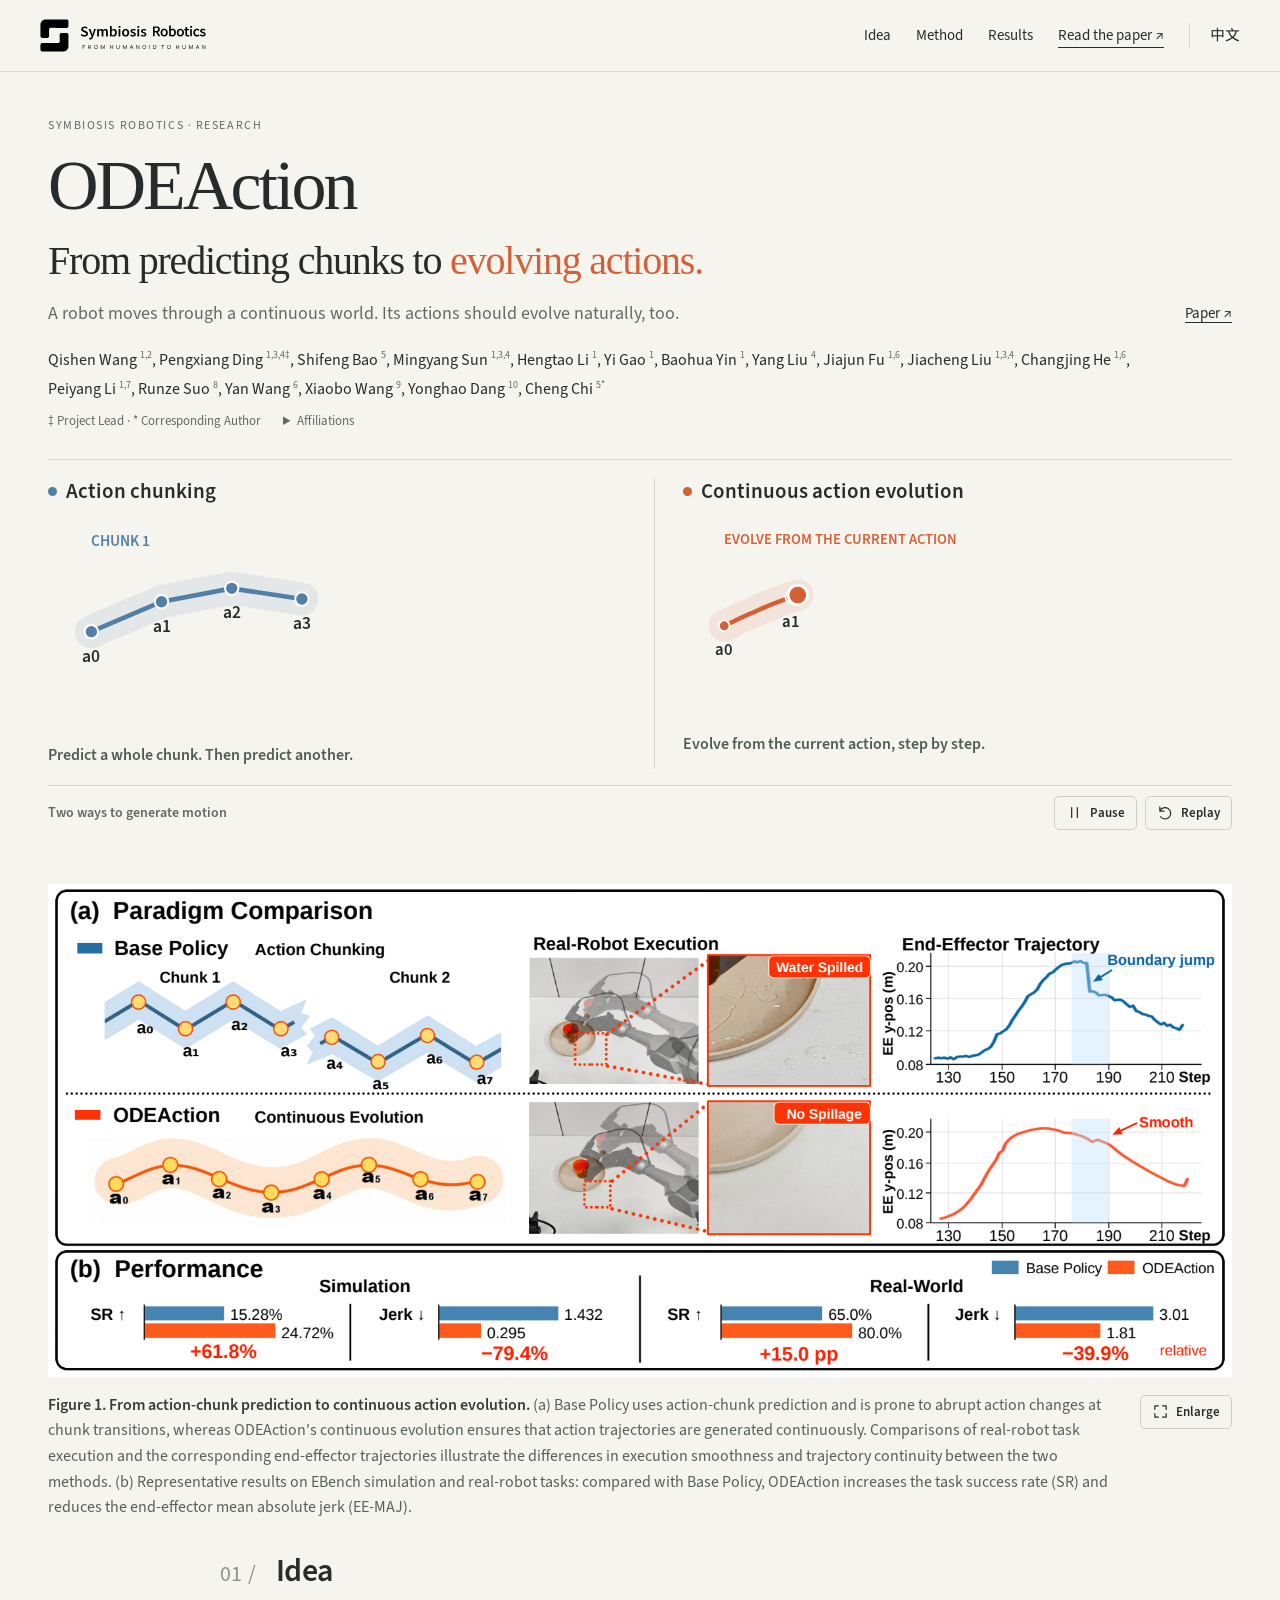
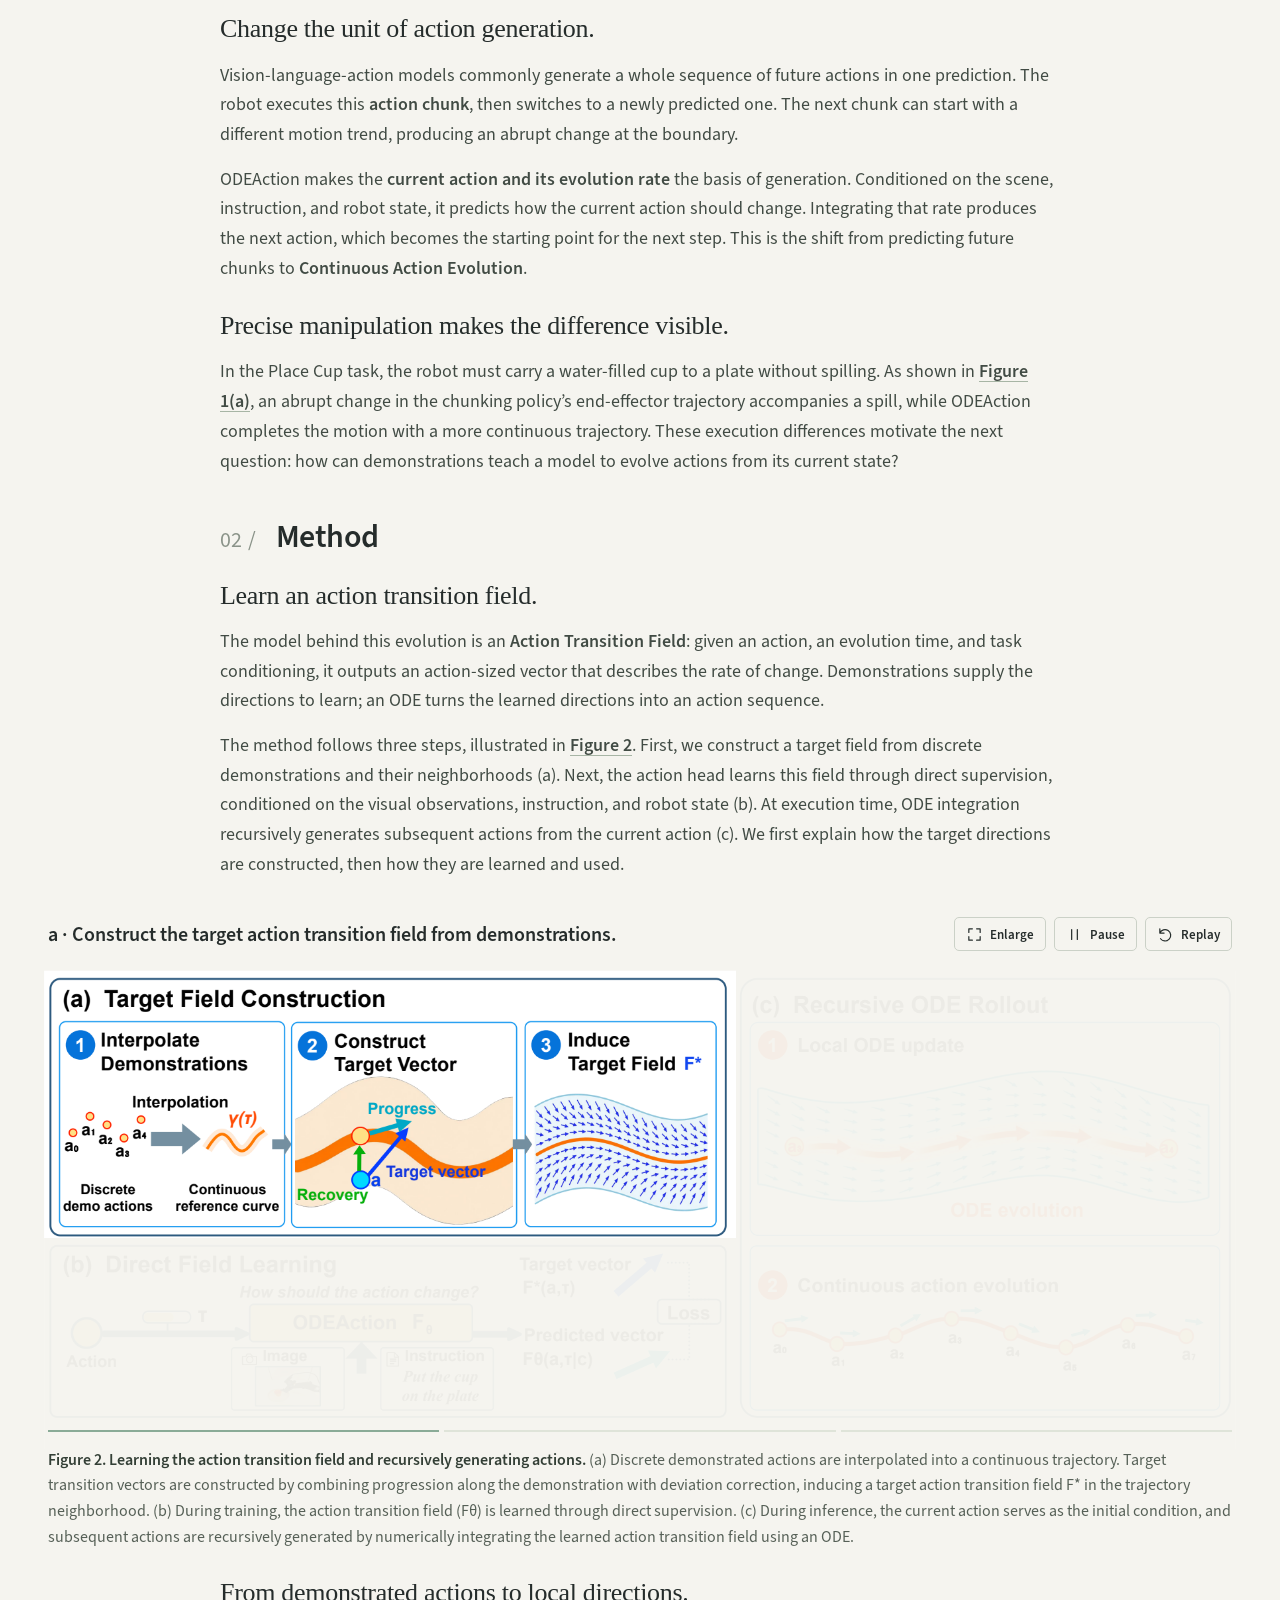
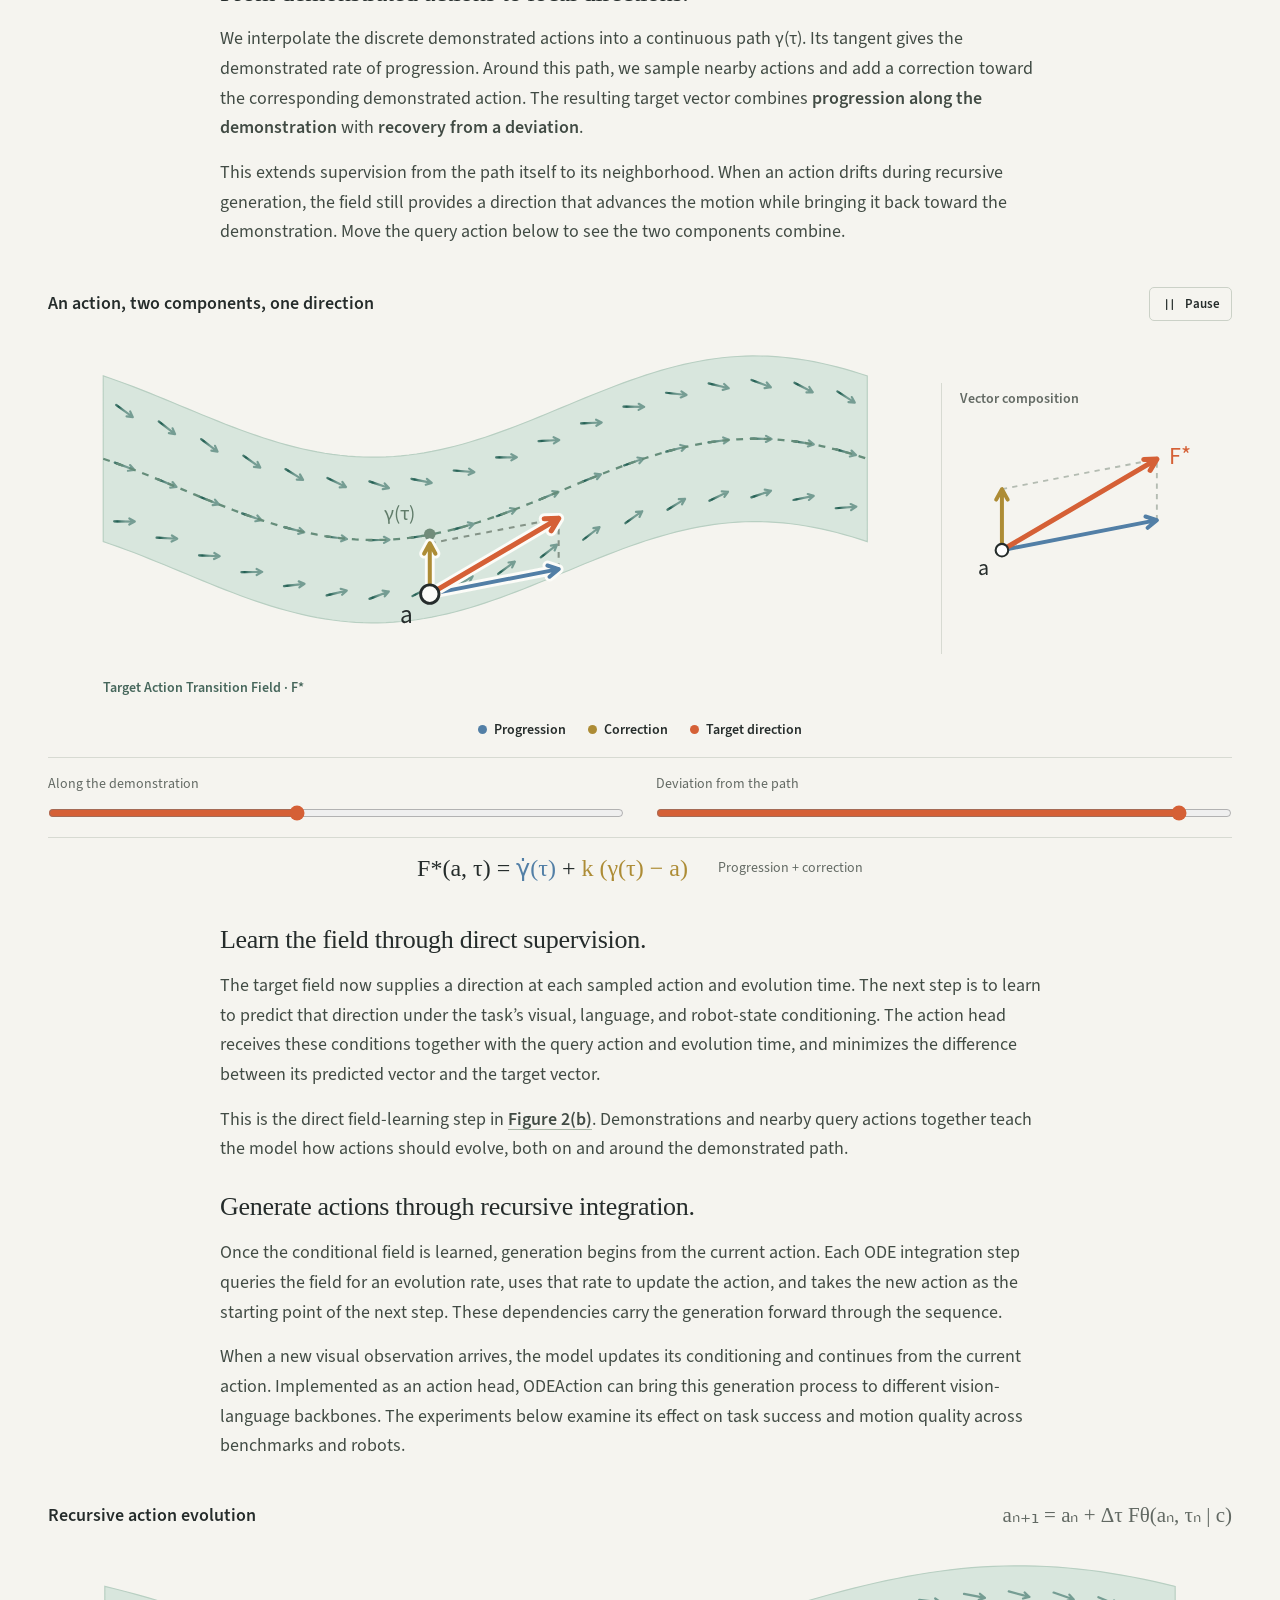
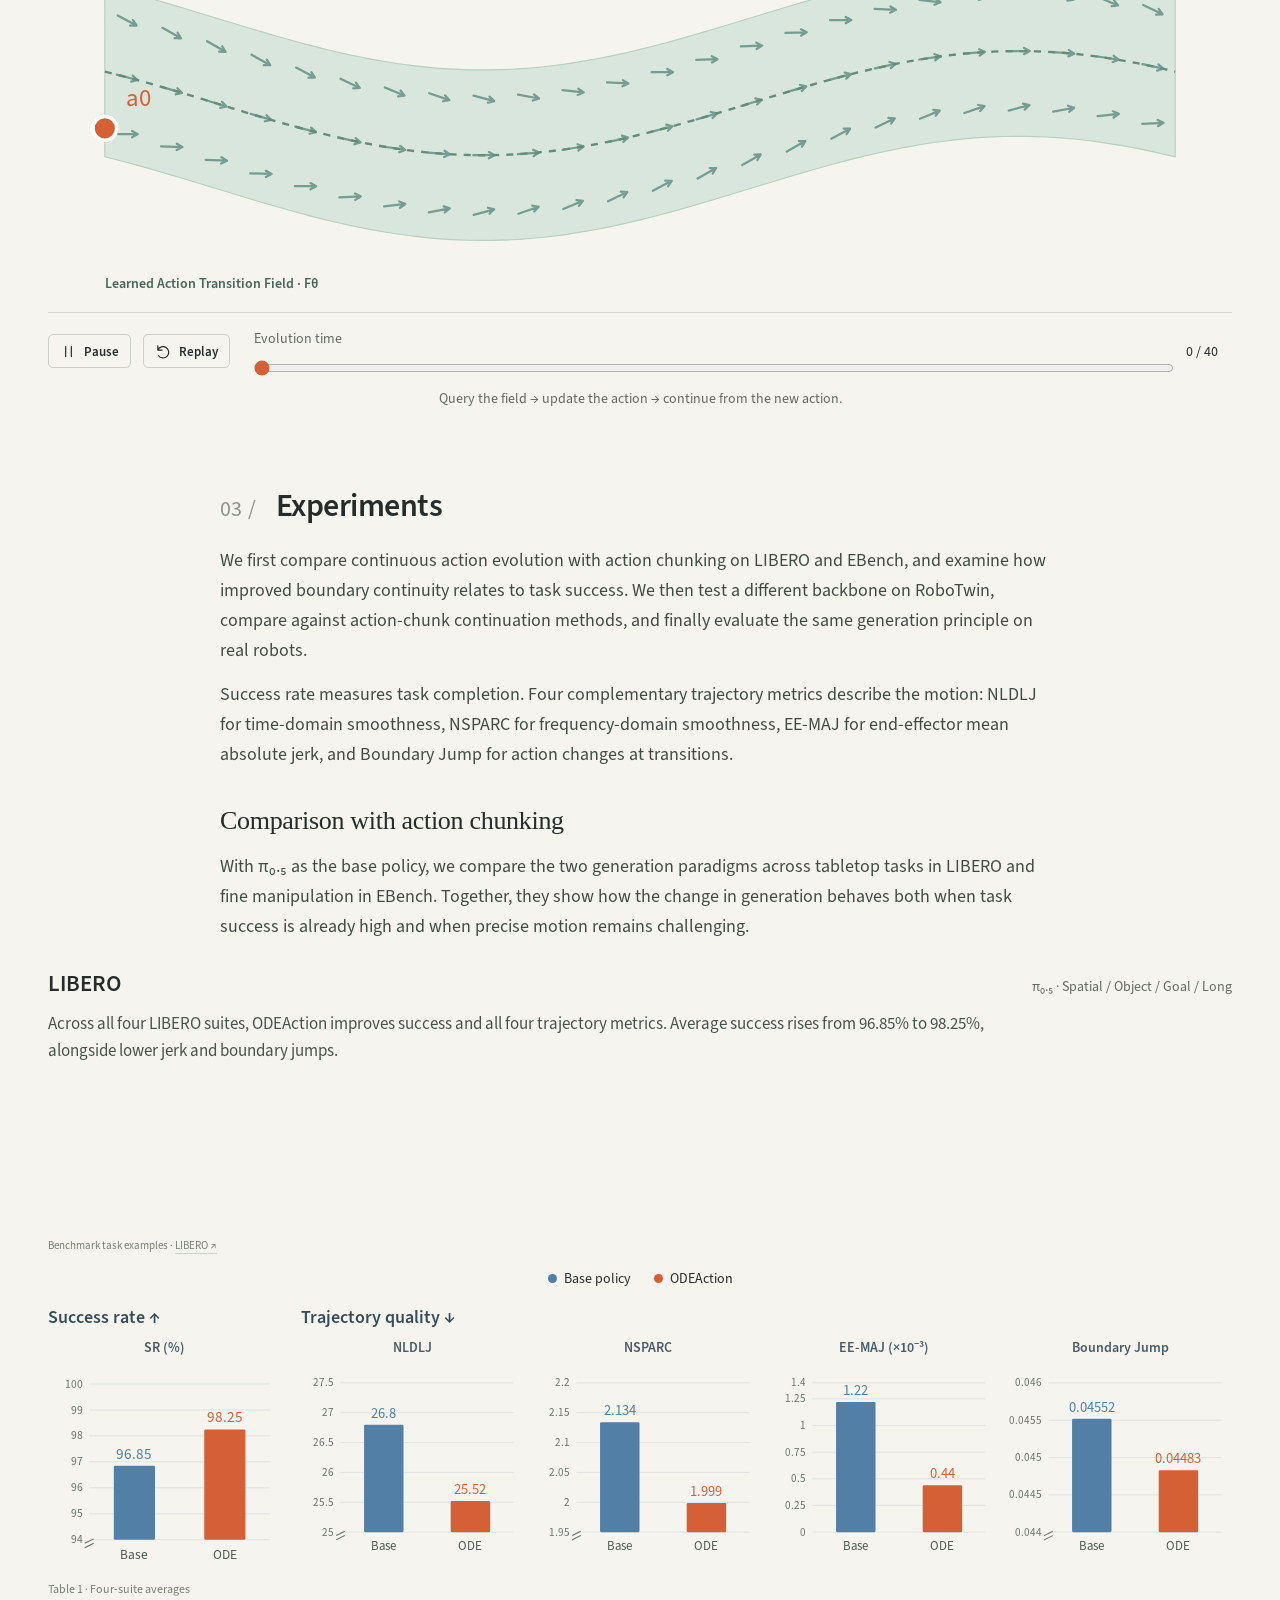
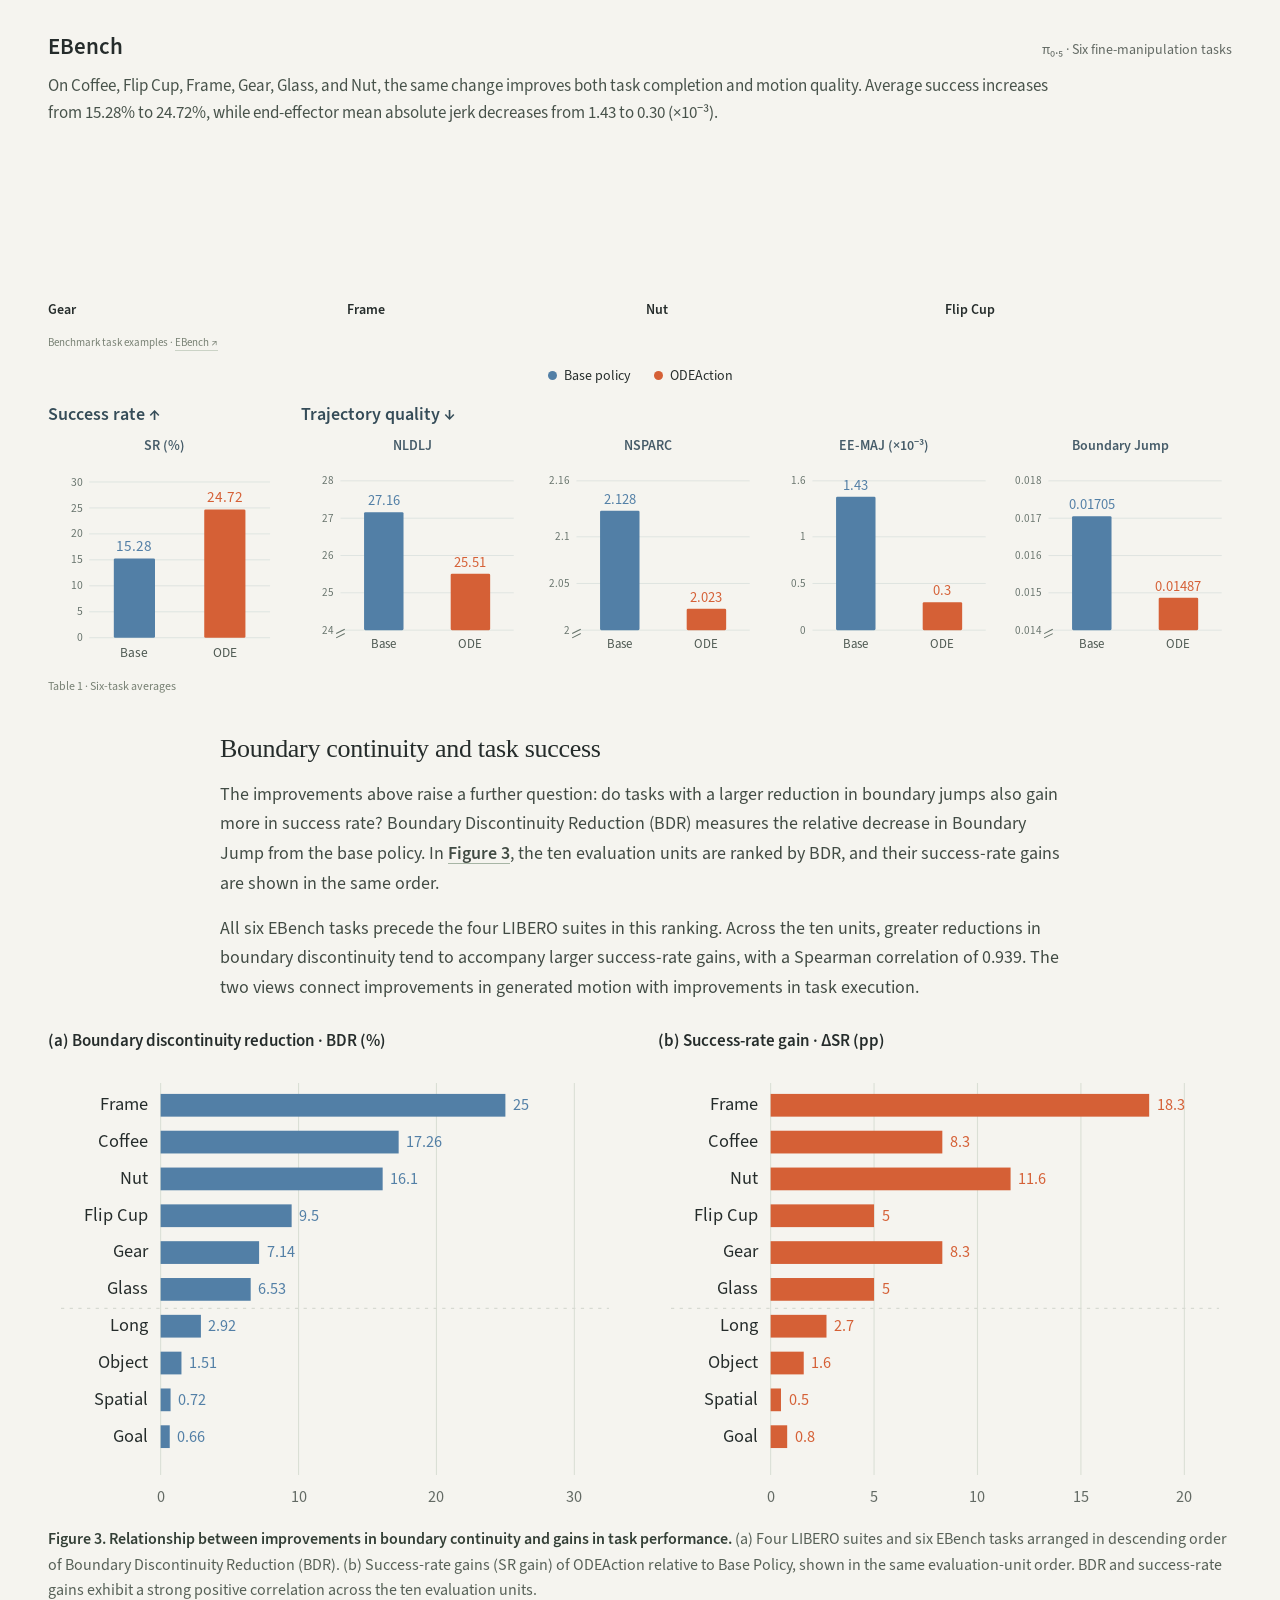
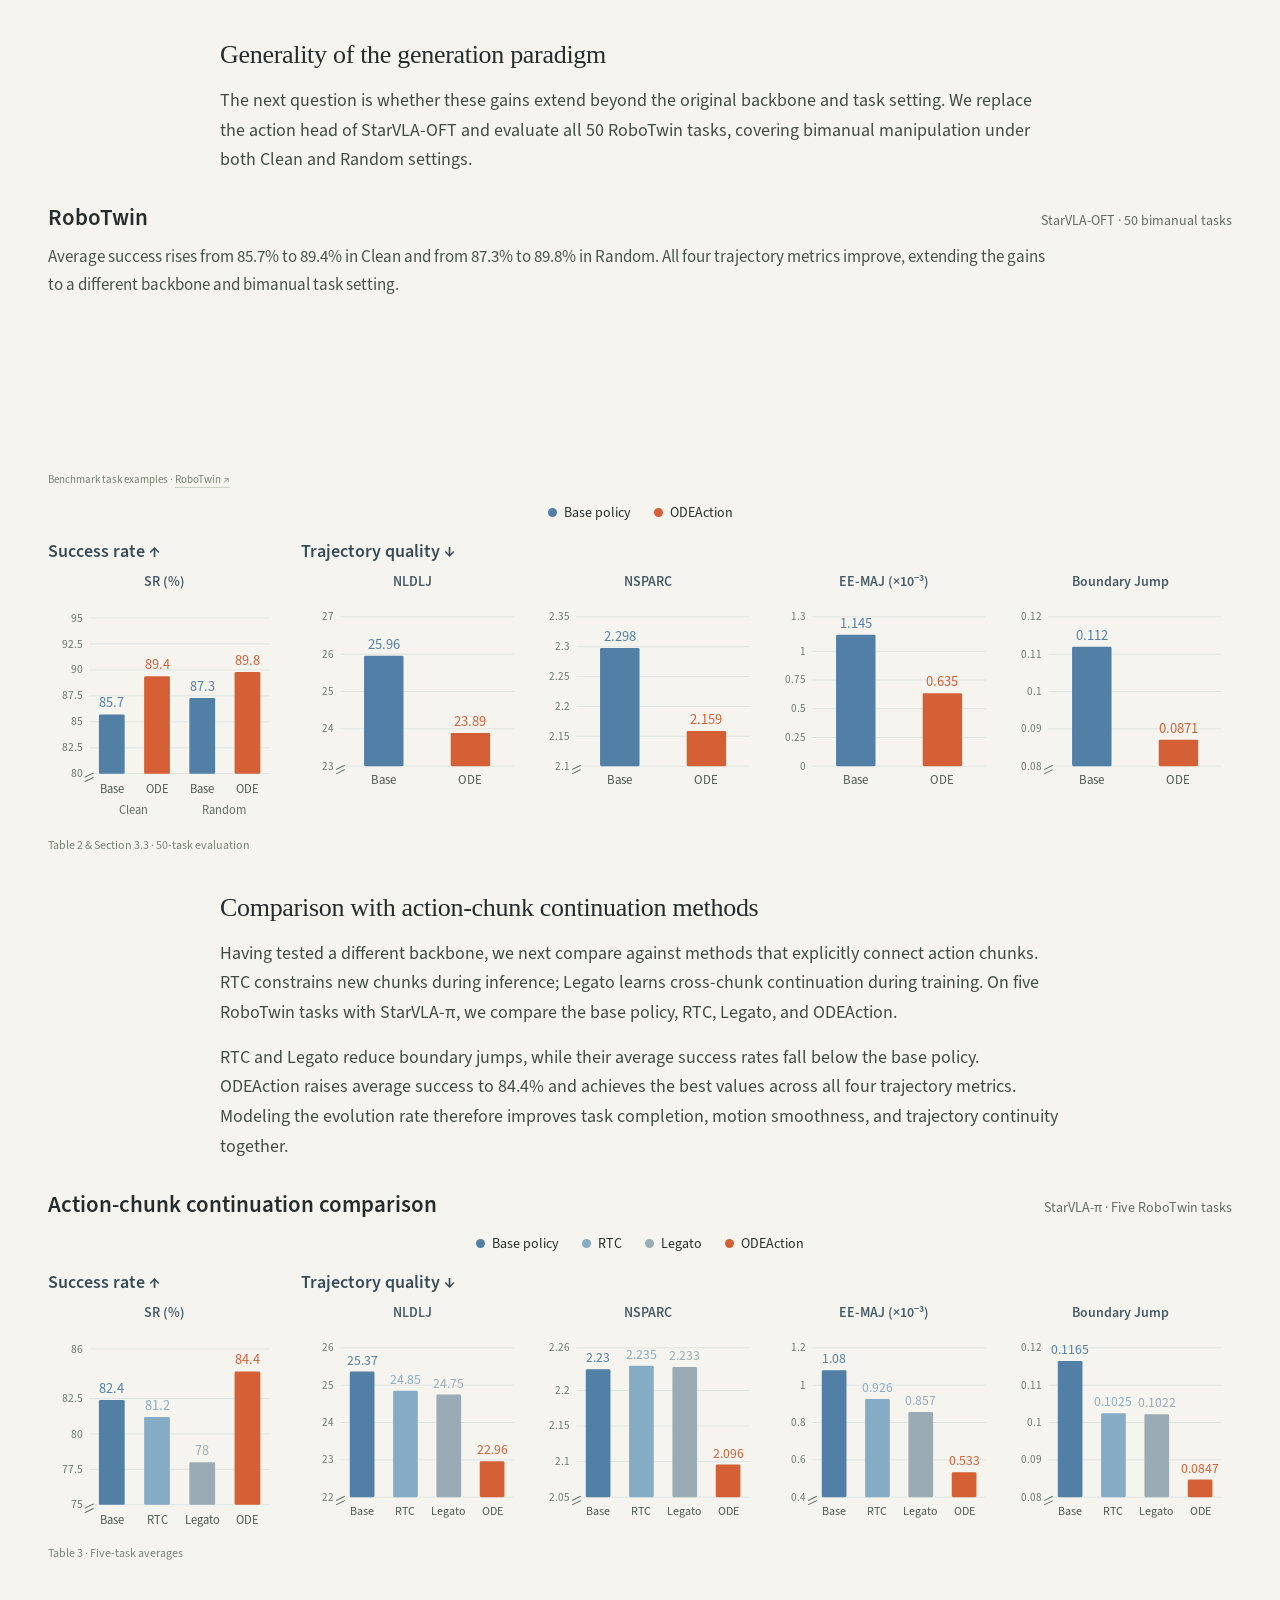
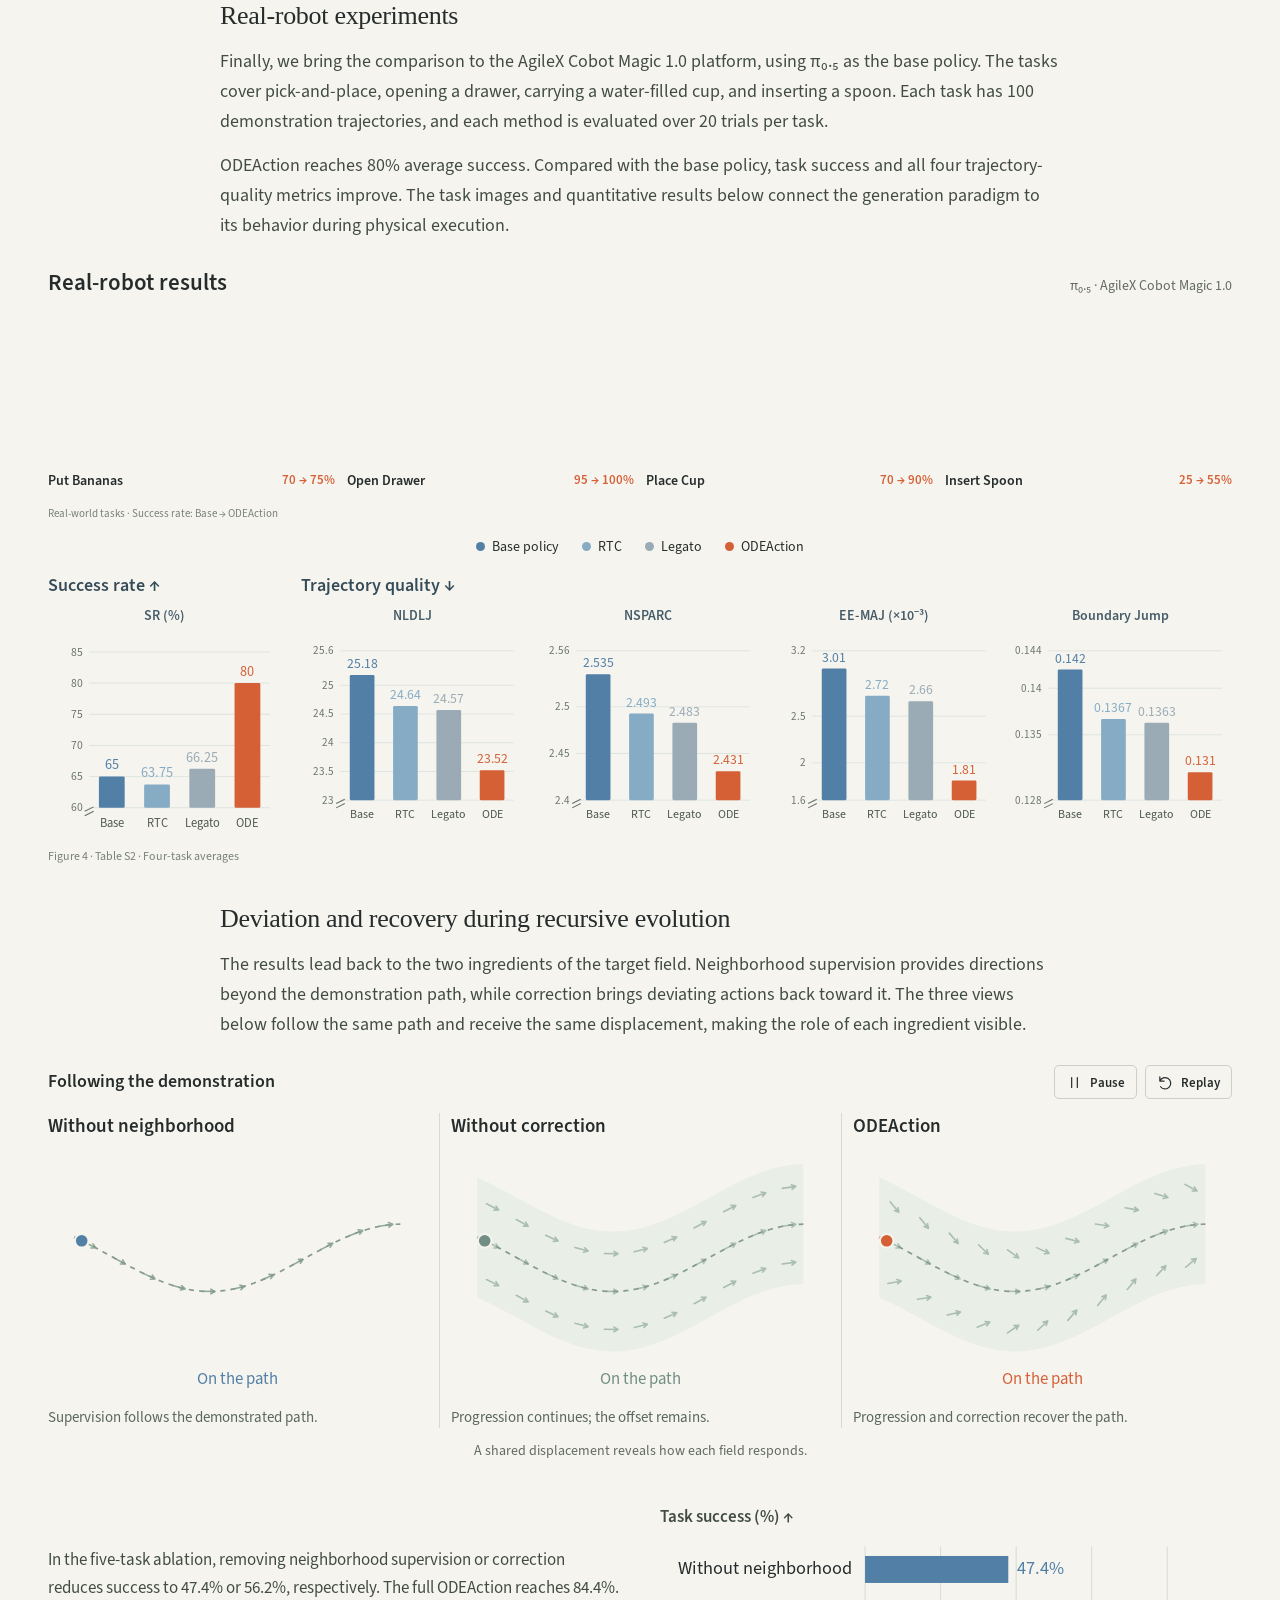
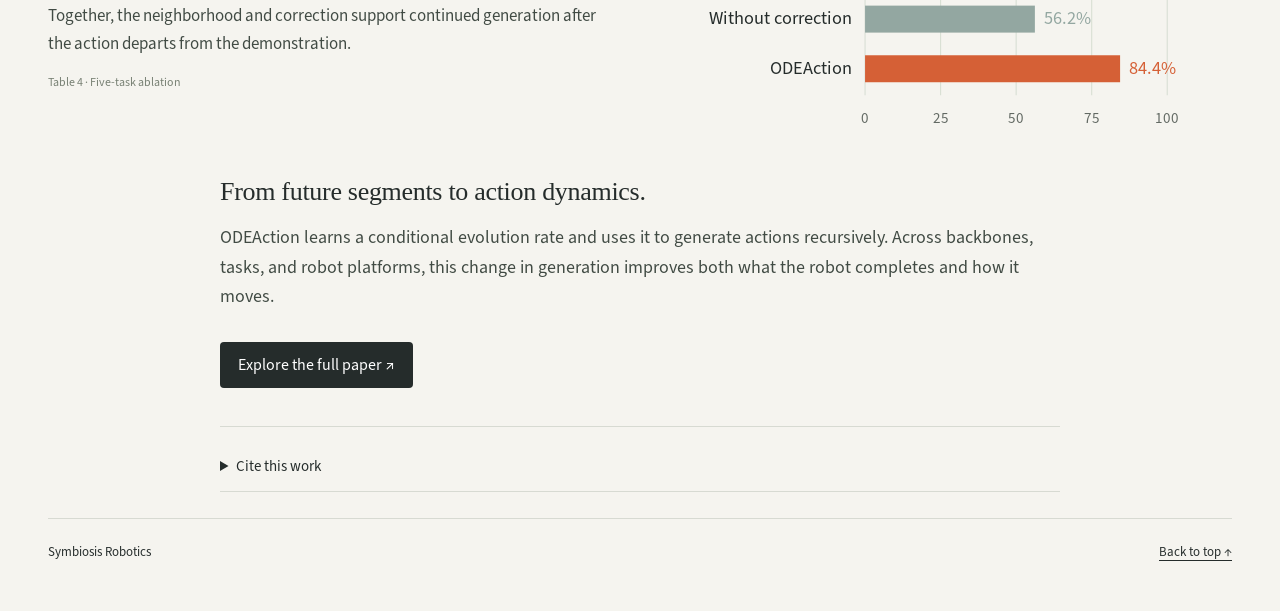
==== commit 47915d17: "Link paper buttons to the arXiv abstract page" ====
--- a/index.html
+++ b/index.html
@@ -1,13 +1,13 @@
 <!doctype html>
 <html lang="en"><head><meta charset="utf-8"><meta name="viewport" content="width=device-width,initial-scale=1"><meta name="theme-color" content="#f5f4ef"><meta name="description" content="ODEAction learns how actions evolve. Explore continuous action generation through interactive illustrations and robot experiments."><title>ODEAction — From Predicting Chunks to Evolving Actions</title><link rel="icon" href="assets/logo.svg" type="image/svg+xml"><link rel="stylesheet" href="style.css"><link rel="alternate" hreflang="en" href="index.html"><link rel="alternate" hreflang="zh-CN" href="zh.html"></head>
-<body><a class="skip" href="#story">Skip to story</a><header><a class="brand" href="#top"><img src="assets/logo.svg" alt="Symbiosis Robotics"></a><nav aria-label="Main navigation"><a href="#idea">Idea</a><a href="#method">Method</a><a href="#results">Results</a><a class="paper-link" href="assets/ODEAction.pdf">Read the paper ↗</a><a class="language-link" href="zh.html" lang="zh-CN" hreflang="zh-CN" aria-label="切换到中文">中文</a></nav></header>
+<body><a class="skip" href="#story">Skip to story</a><header><a class="brand" href="#top"><img src="assets/logo.svg" alt="Symbiosis Robotics"></a><nav aria-label="Main navigation"><a href="#idea">Idea</a><a href="#method">Method</a><a href="#results">Results</a><a class="paper-link" href="https://arxiv.org/abs/2611.09672">Read the paper ↗</a><a class="language-link" href="zh.html" lang="zh-CN" hreflang="zh-CN" aria-label="切换到中文">中文</a></nav></header>
 
 <main id="top">
 <div class="hero wide">
   <div class="eyebrow">SYMBIOSIS ROBOTICS · RESEARCH</div>
   <h1>ODEAction</h1>
   <p class="subtitle"><span>From predicting chunks</span> <span>to <em>evolving actions.</em></span></p>
-  <div class="hero-bottom"><p class="intro">A robot moves through a continuous world. Its actions should evolve naturally, too.</p><div class="links"><a href="assets/ODEAction.pdf">Paper ↗</a></div></div>
+  <div class="hero-bottom"><p class="intro">A robot moves through a continuous world. Its actions should evolve naturally, too.</p><div class="links"><a href="https://arxiv.org/abs/2611.09672">Paper ↗</a></div></div>
 <div class="front-authors" id="authors"><div id="authorList" aria-label="Authors"></div><div class="author-meta"><span>‡ Project Lead · * Corresponding Author</span><details><summary>Affiliations</summary><div id="affiliationList"></div></details></div></div>
 </div>
 <figure class="wide comparison" id="idea">
@@ -89,6 +89,6 @@
 <p>The results lead back to the two ingredients of the target field. Neighborhood supervision provides directions beyond the demonstration path, while correction brings deviating actions back toward it. The three views below follow the same path and receive the same displacement, making the role of each ingredient visible.</p></div>
 <figure id="ablationFigure" class="wide ablation-figure"><div class="ablation-toolbar"><span id="ablationStage">Follow the demonstration</span><div class="figure-actions"><button class="control-button" id="ablationPlay"><svg class="icon" viewBox="0 0 24 24" aria-hidden="true"><path d="M8 5v14M16 5v14"/></svg><span>Pause</span></button><button class="control-button" id="ablationReplay"><svg class="icon" viewBox="0 0 24 24" aria-hidden="true"><path d="M4 10a8 8 0 1 1 1 8M4 4v6h6"/></svg><span>Replay</span></button></div></div><div class="ablation-grid"><div><h4>Without neighborhood</h4><svg id="ablation-0" viewBox="0 0 360 245" role="img" aria-label="Supervision follows the demonstrated path."></svg><p>Supervision follows the demonstrated path.</p></div><div><h4>Without correction</h4><svg id="ablation-1" viewBox="0 0 360 245" role="img" aria-label="Progression continues; the offset remains."></svg><p>Progression continues; the offset remains.</p></div><div><h4>ODEAction</h4><svg id="ablation-2" viewBox="0 0 360 245" role="img" aria-label="Progression and correction recover the path."></svg><p>Progression and correction recover the path.</p></div></div><figcaption>A shared displacement reveals how each field responds.</figcaption></figure>
 <div class="wide ablation-evidence"><div><p>In the five-task ablation, removing neighborhood supervision or correction reduces success to 47.4% or 56.2%, respectively. The full ODEAction reaches 84.4%. Together, the neighborhood and correction support continued generation after the action departs from the demonstration.</p><p class="chart-source">Table 4 · Five-task ablation</p></div><div><h4>Task success (%) ↑</h4><div id="ablationChart"></div></div></div></div>
-<div class="prose closing"><h3>From future segments to action dynamics.</h3><p>ODEAction learns a conditional evolution rate and uses it to generate actions recursively. Across backbones, tasks, and robot platforms, this change in generation improves both what the robot completes and how it moves.</p><a class="read-button" href="assets/ODEAction.pdf">Explore the full paper ↗</a></div>
+<div class="prose closing"><h3>From future segments to action dynamics.</h3><p>ODEAction learns a conditional evolution rate and uses it to generate actions recursively. Across backbones, tasks, and robot platforms, this change in generation improves both what the robot completes and how it moves.</p><a class="read-button" href="https://arxiv.org/abs/2611.09672">Explore the full paper ↗</a></div>
 </section>
 <section id="cite" class="prose credits"><details><summary>Cite this work</summary><pre id="citation"></pre><button id="copyCitation">Copy citation</button></details></section></article></main><footer class="wide"><span>Symbiosis Robotics</span><a href="#top">Back to top ↑</a></footer><dialog id="figureDialog"><button class="control-button" id="closeFigure" autofocus><svg class="icon" viewBox="0 0 24 24" aria-hidden="true"><path d="m6 6 12 12M18 6 6 18"/></svg><span>Close</span></button><div class="zoom-scroll"><img src="assets/figure2.png" alt="Full-size paper figure"></div></dialog><script src="app.js"></script><script src="language.js"></script></body></html>
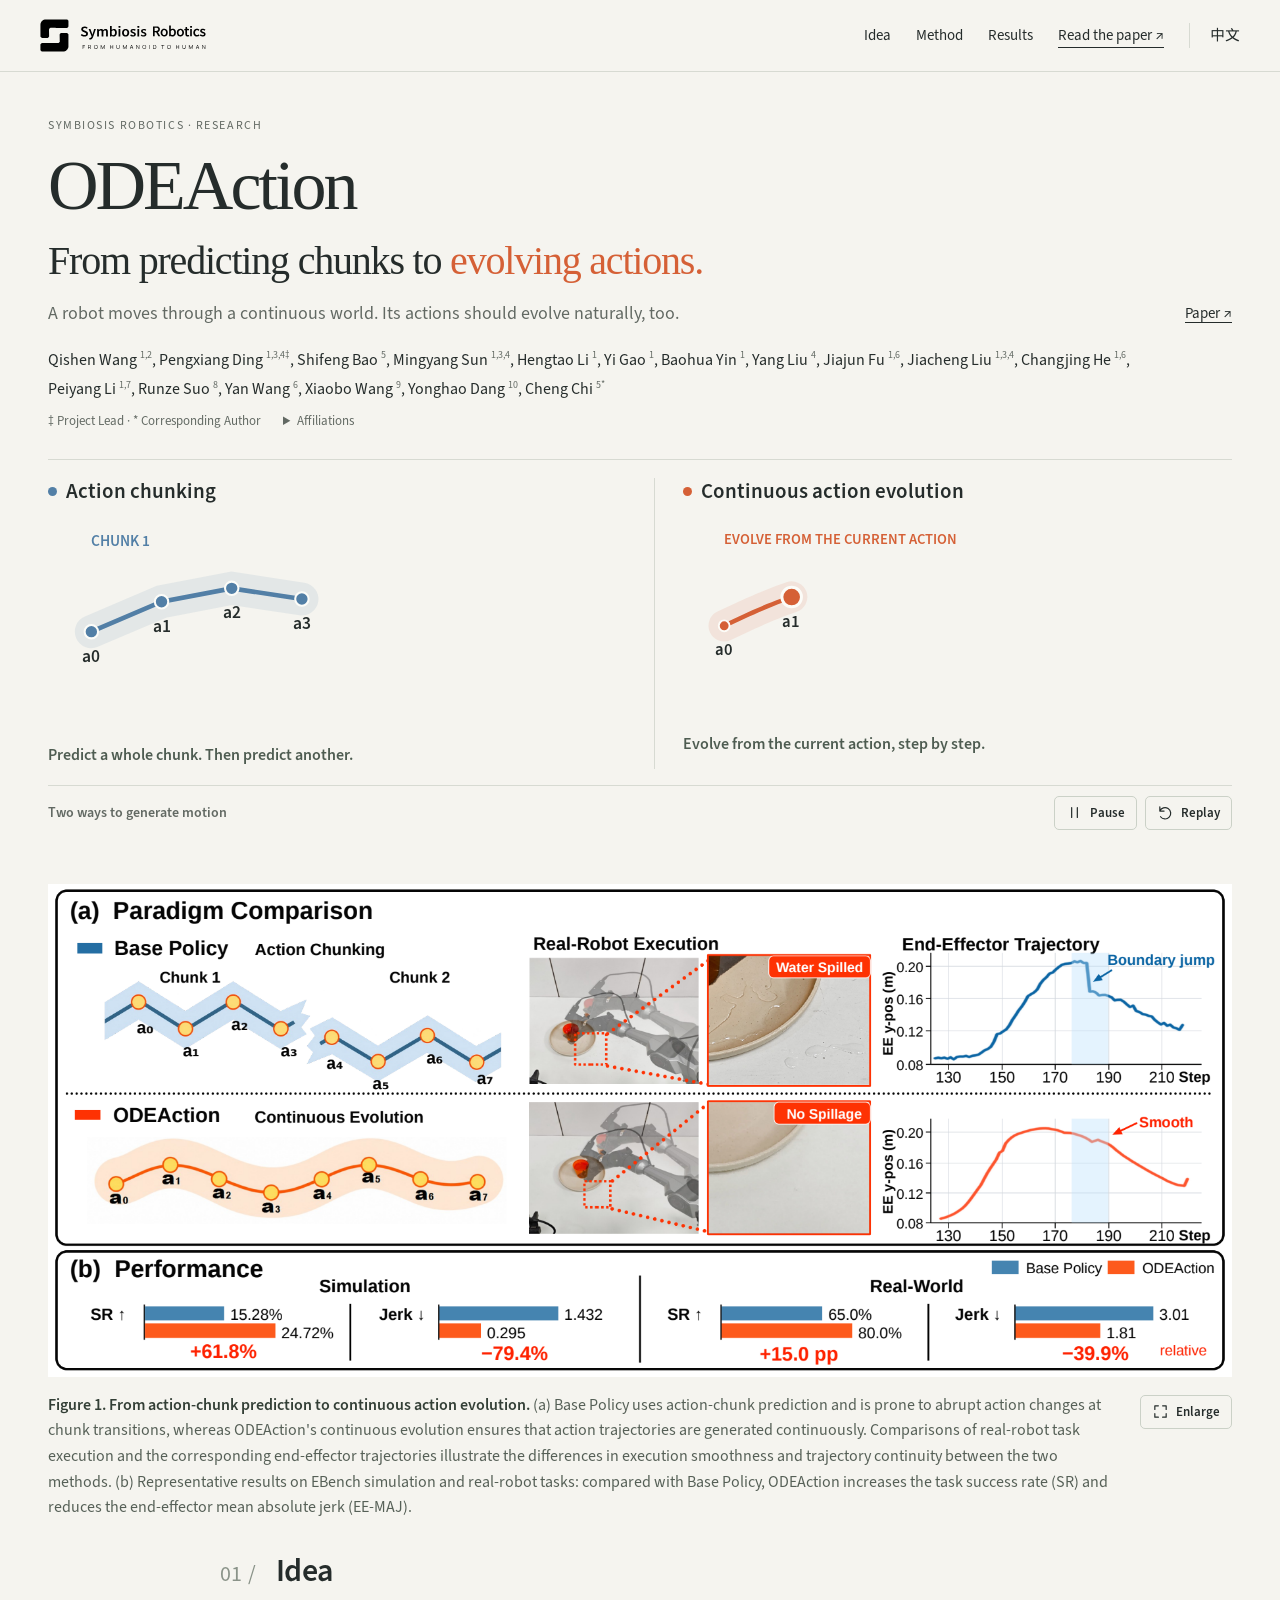
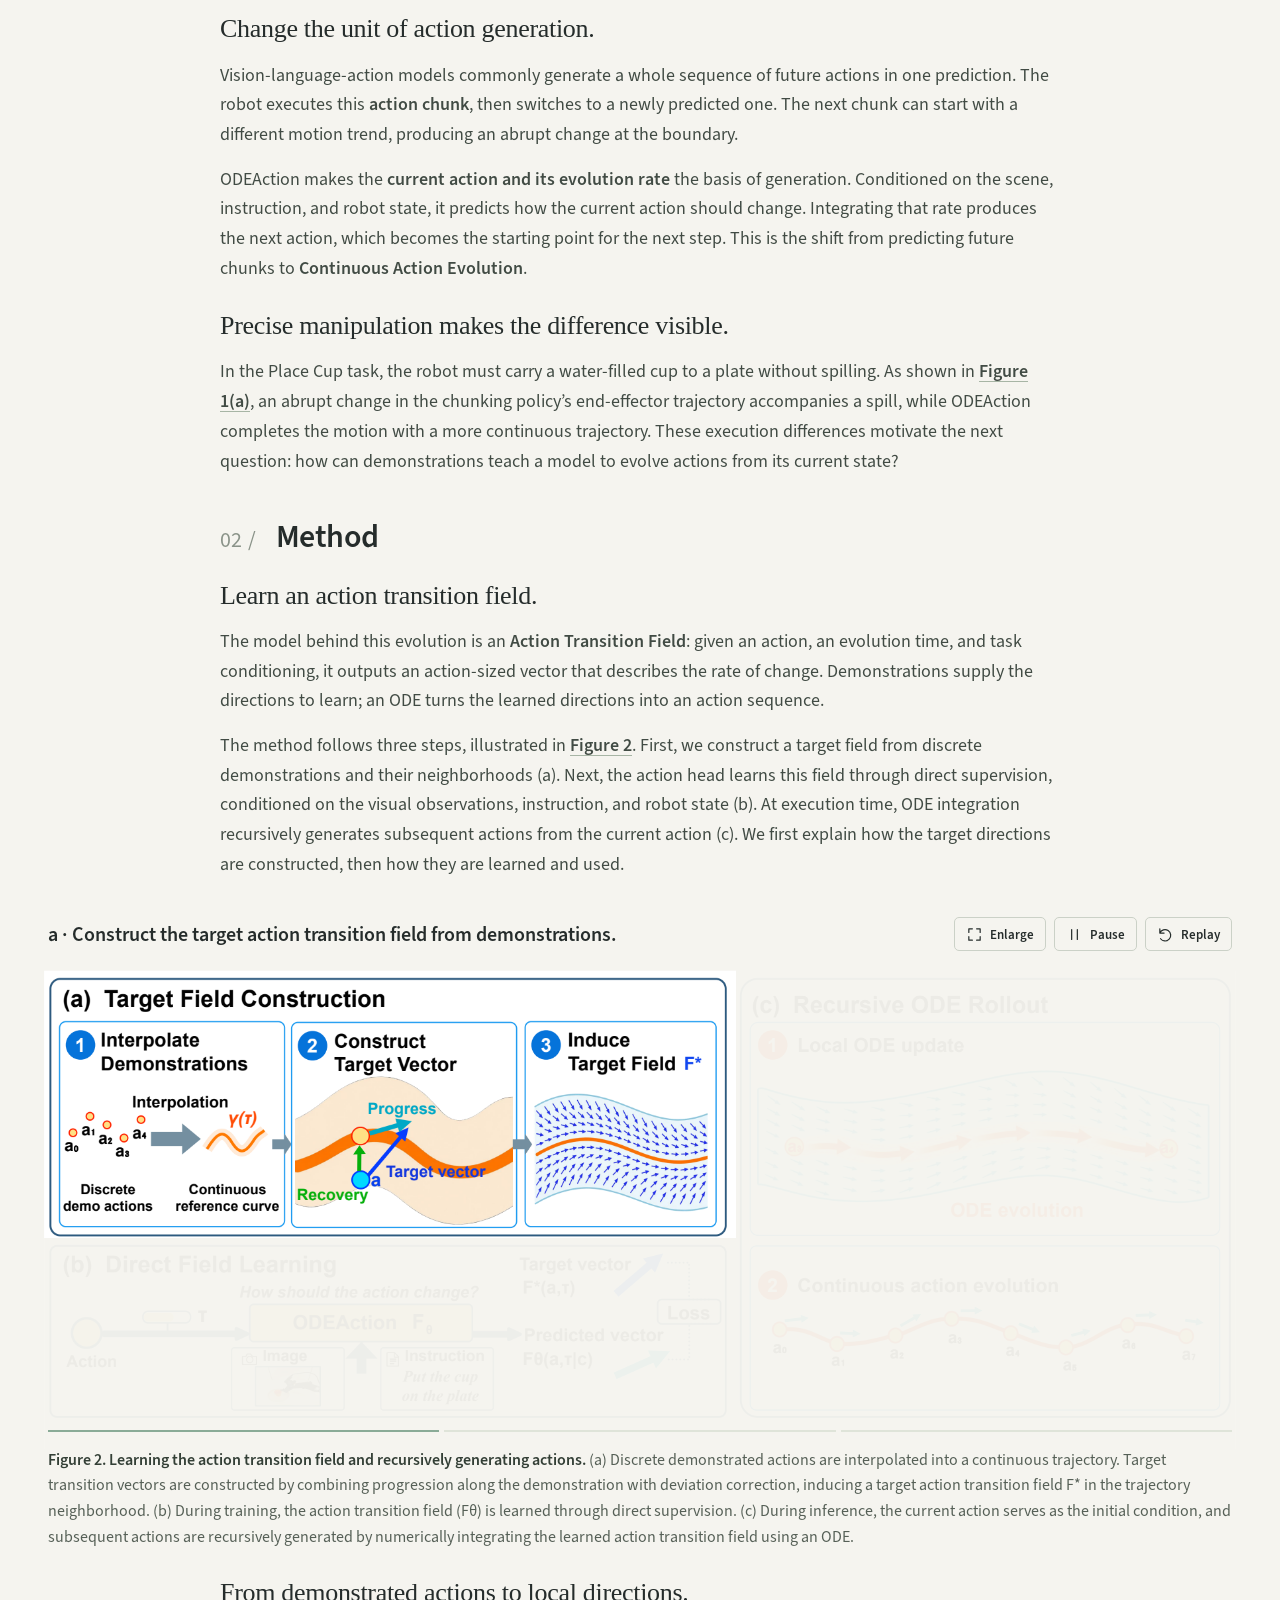
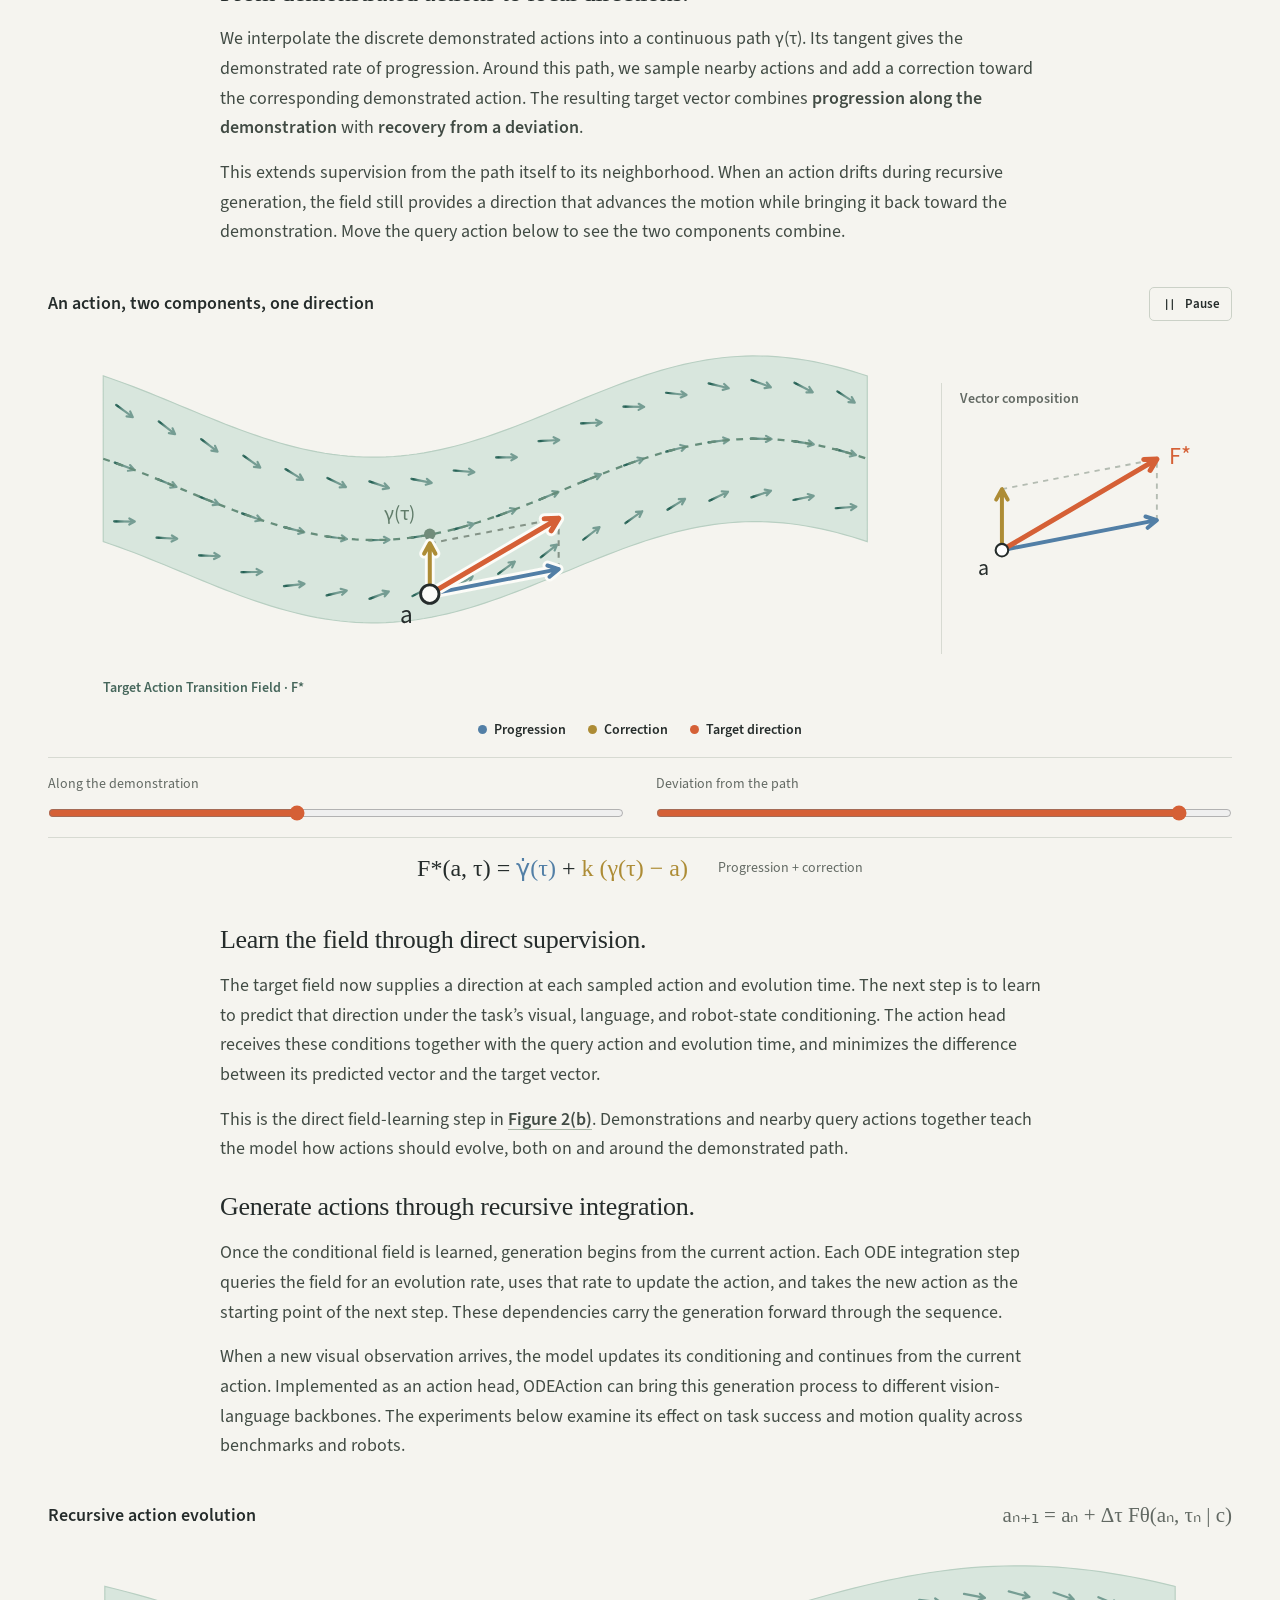
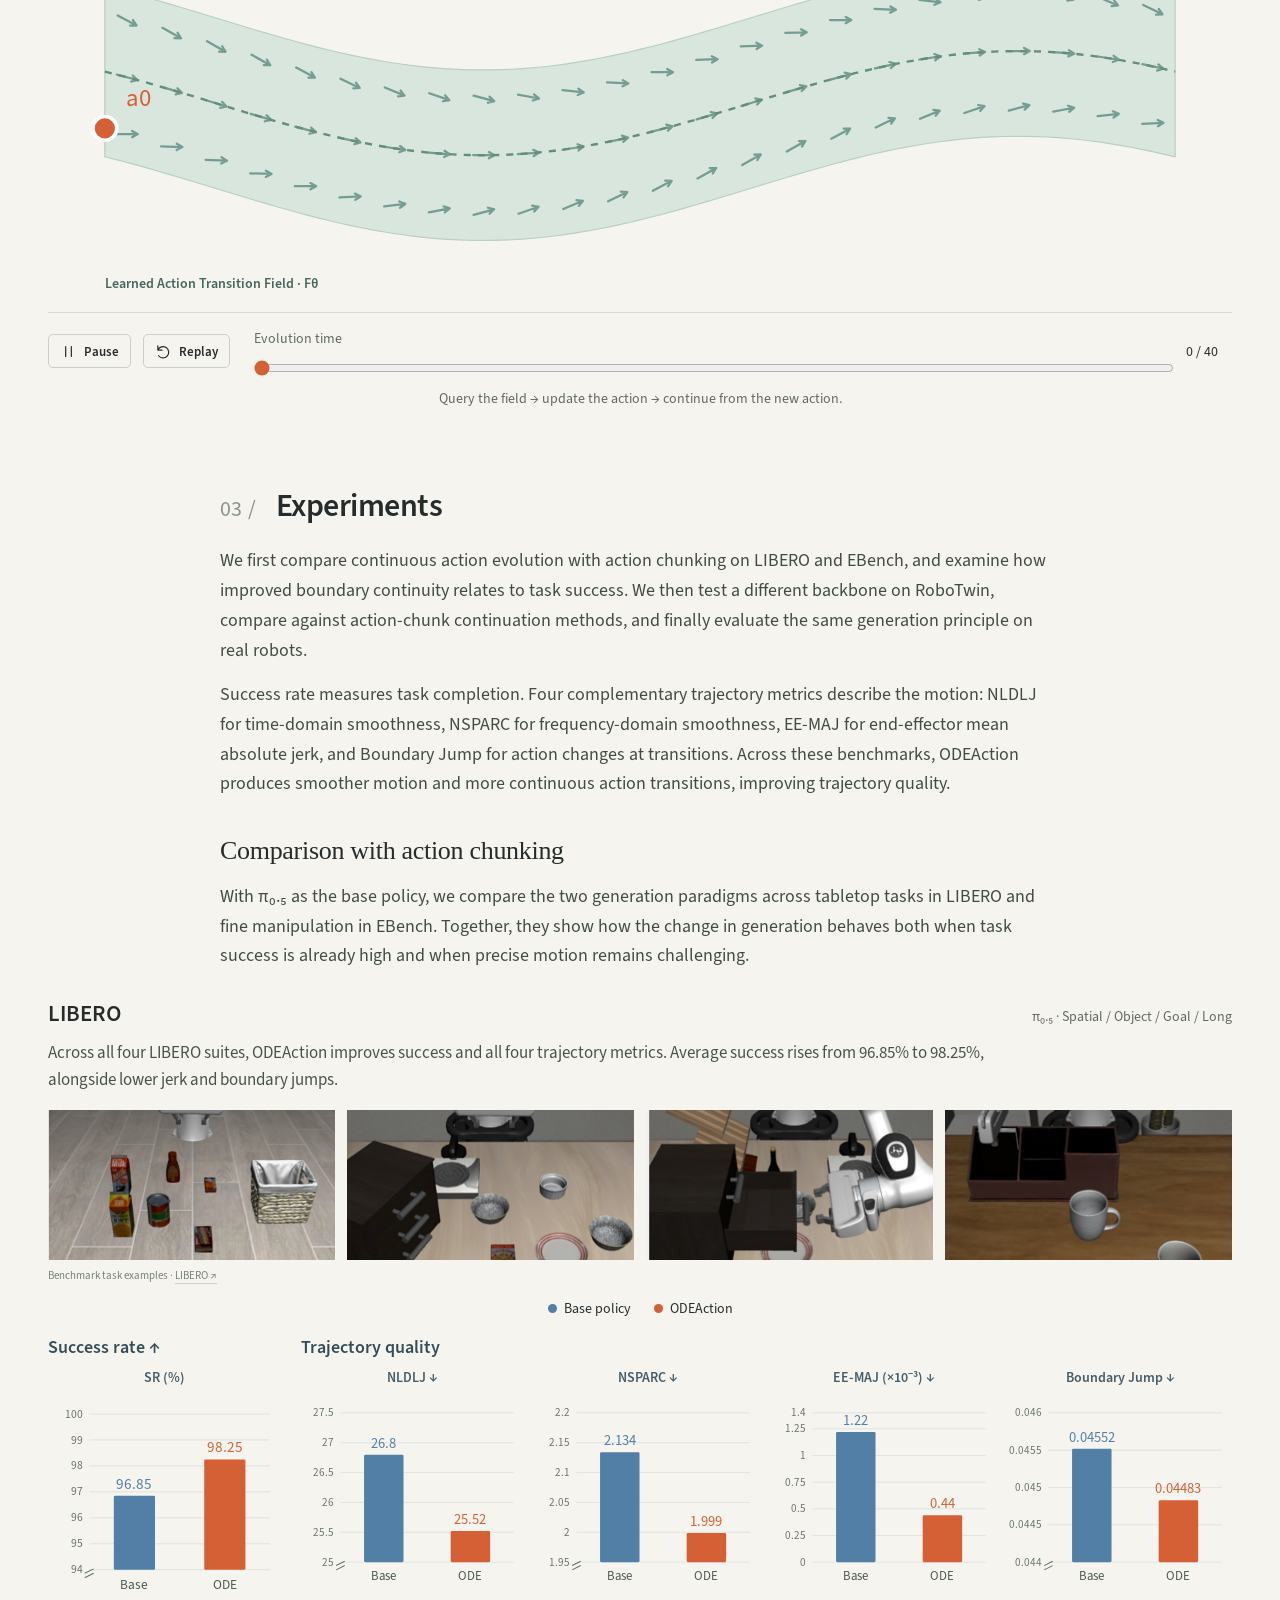
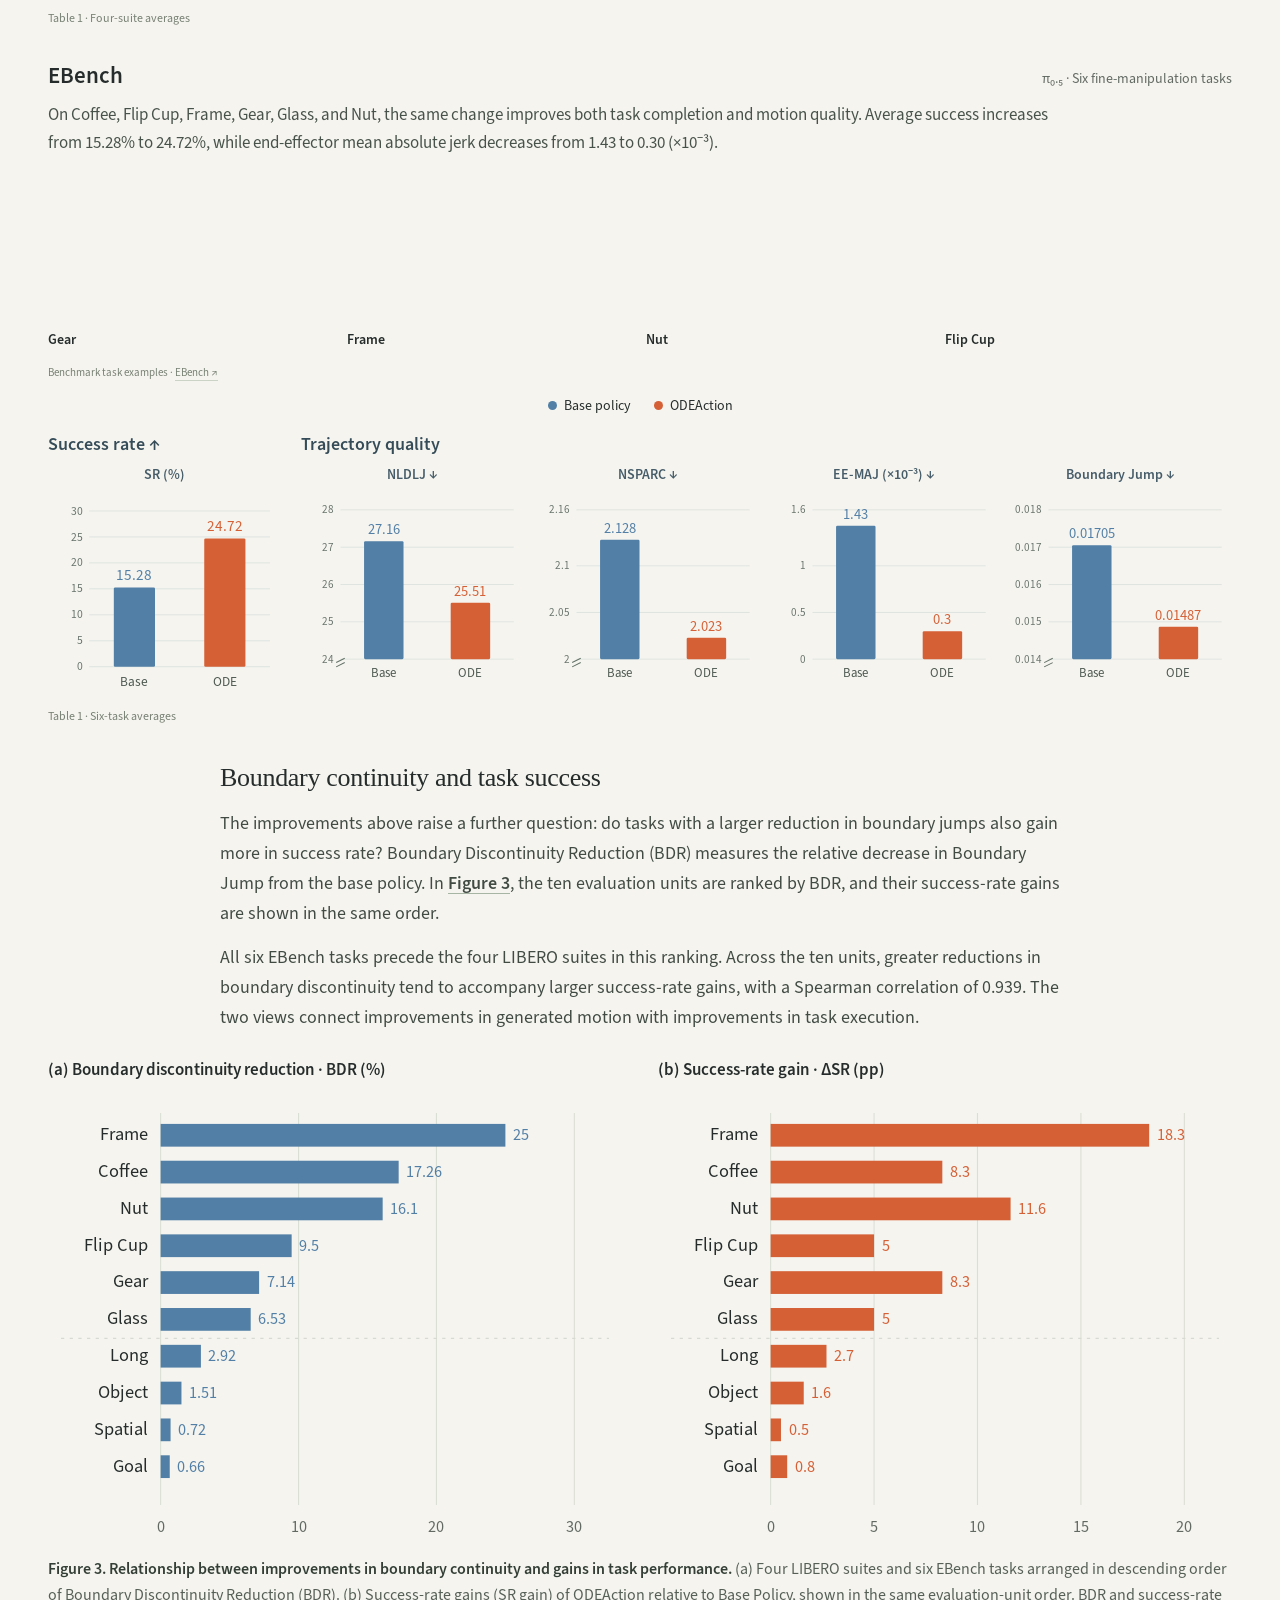
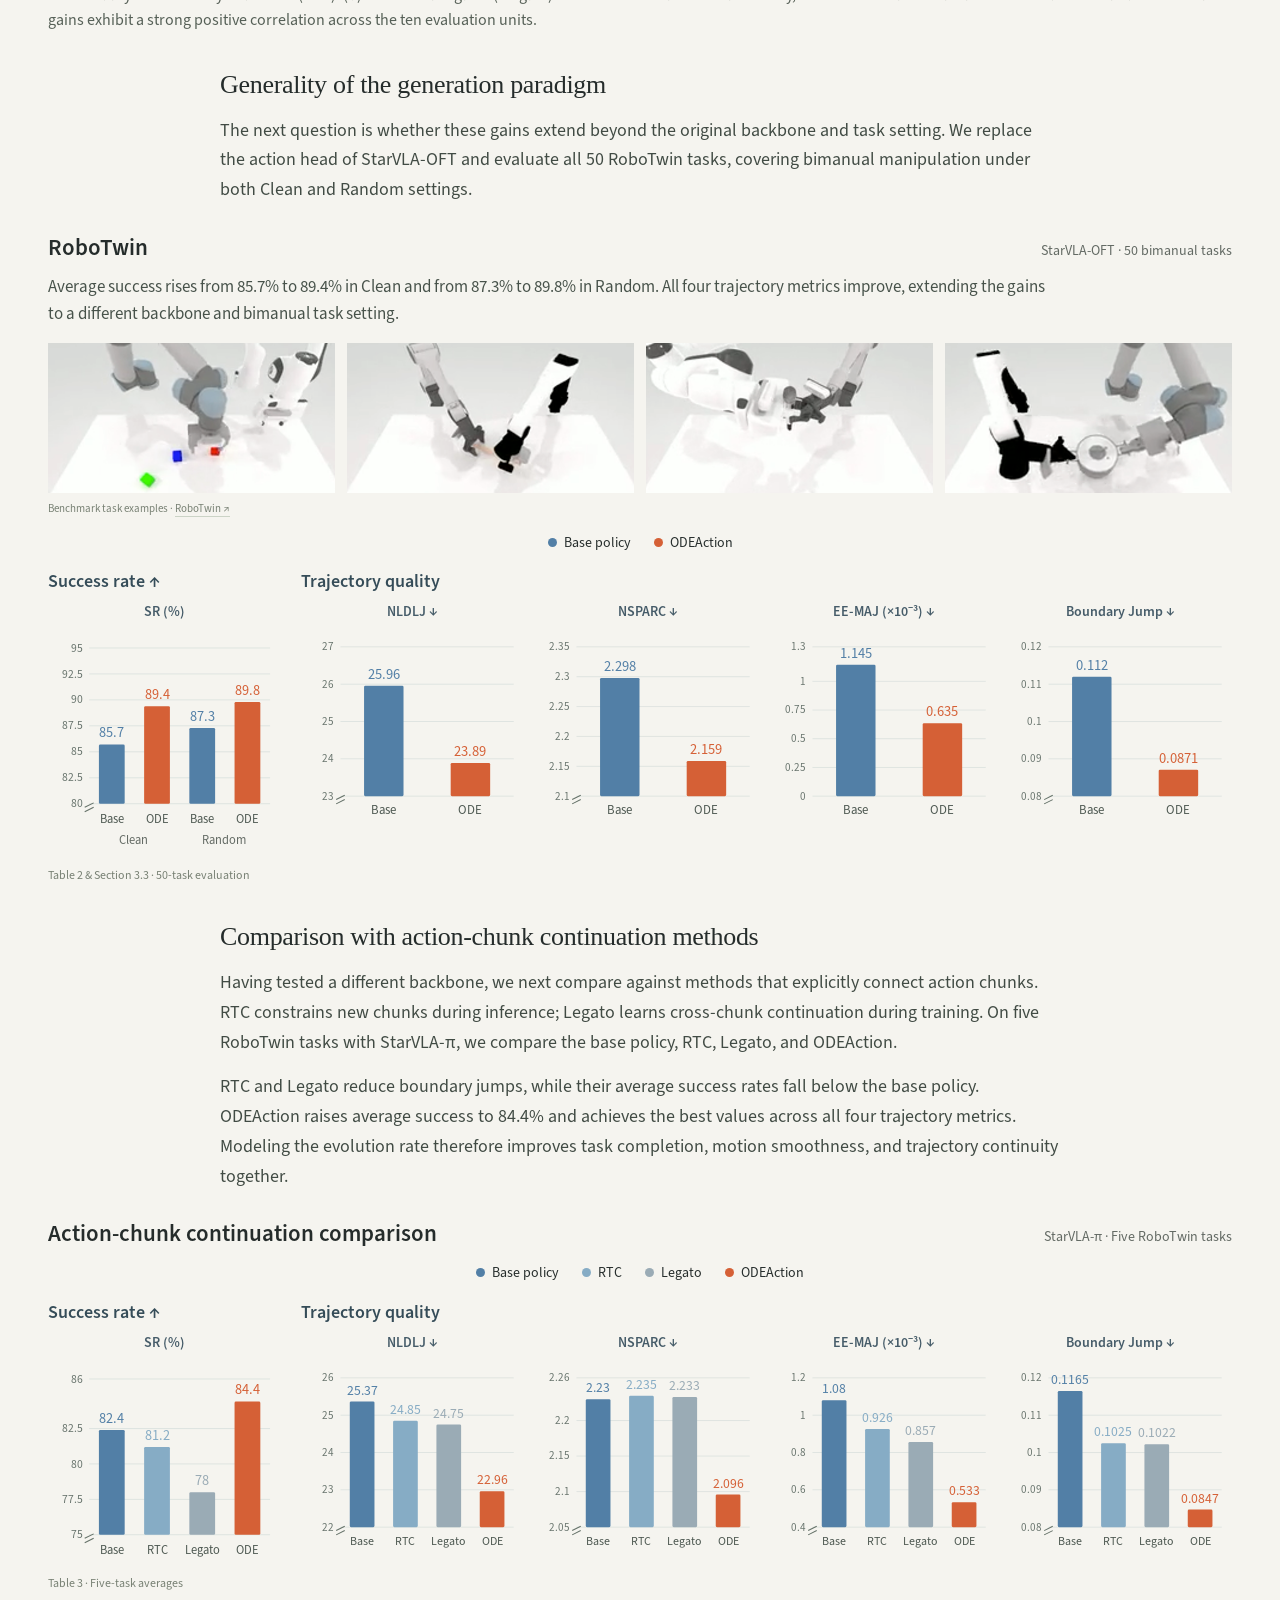
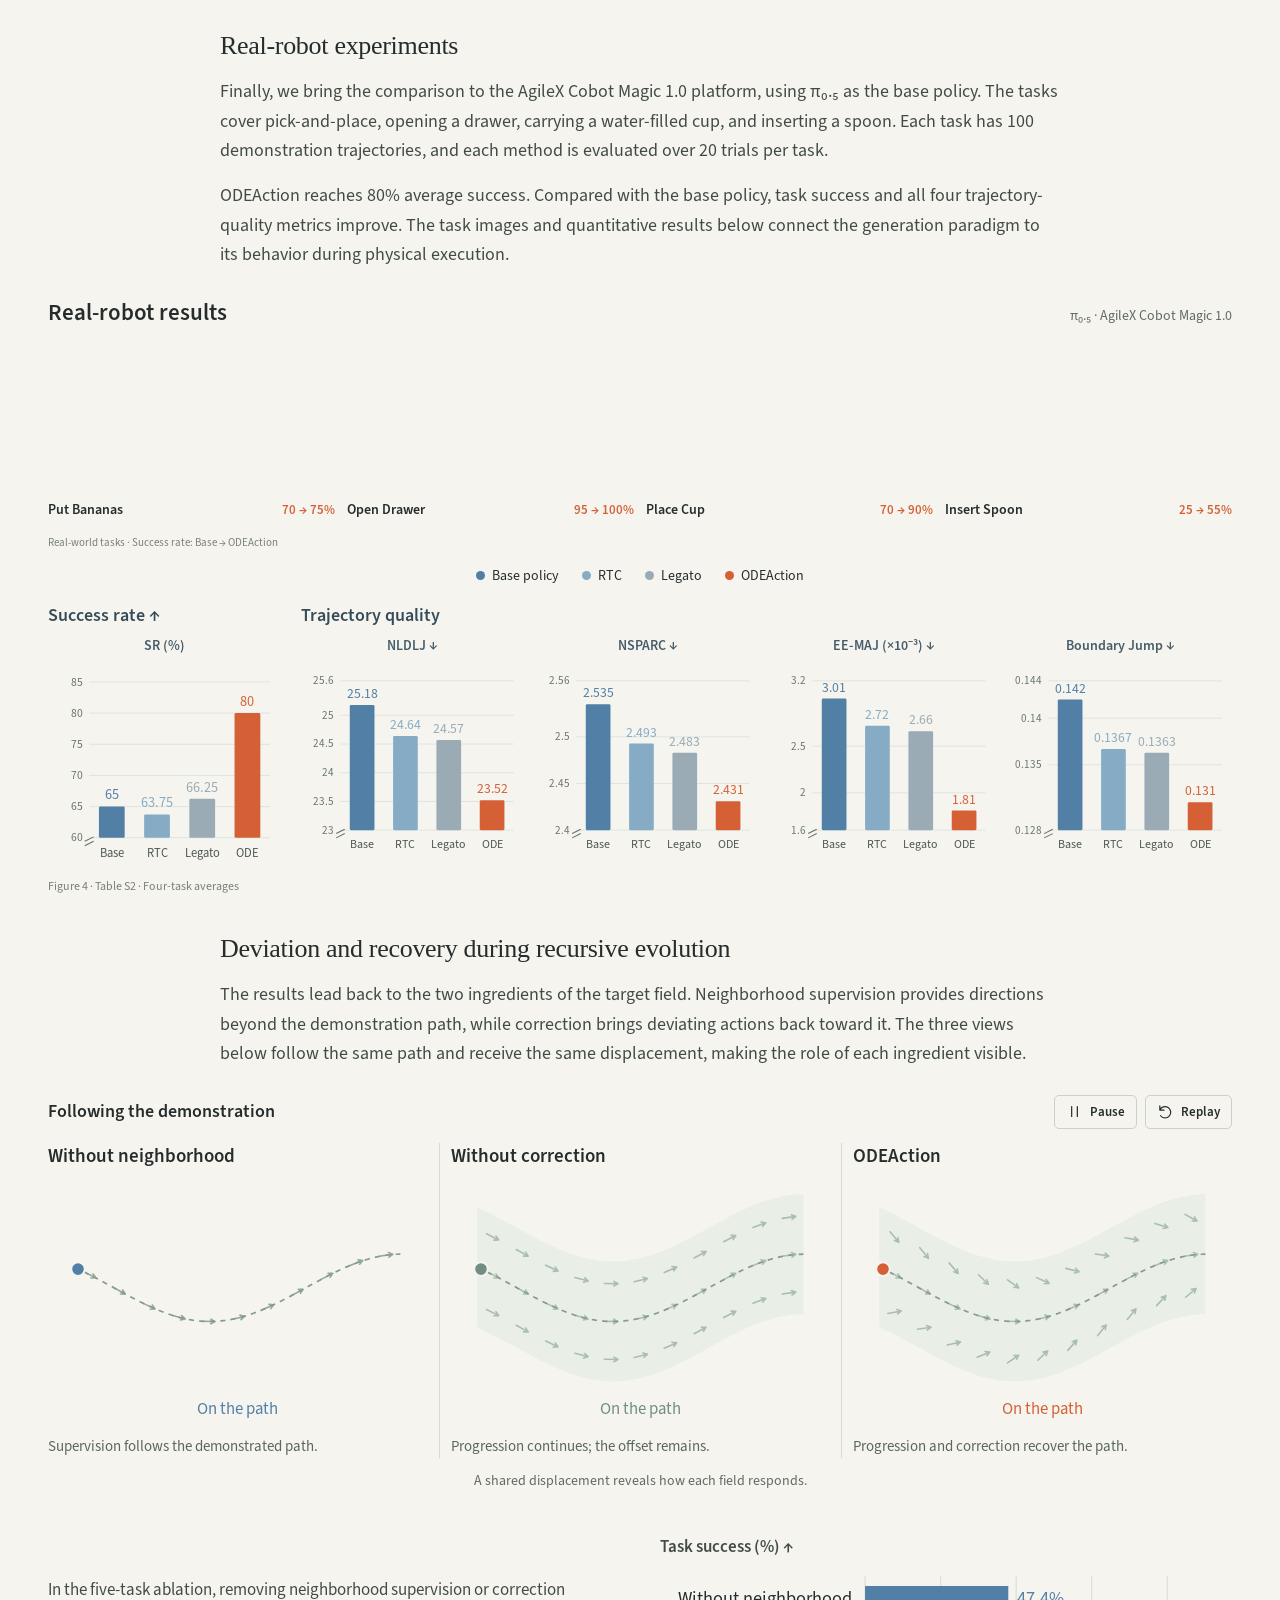
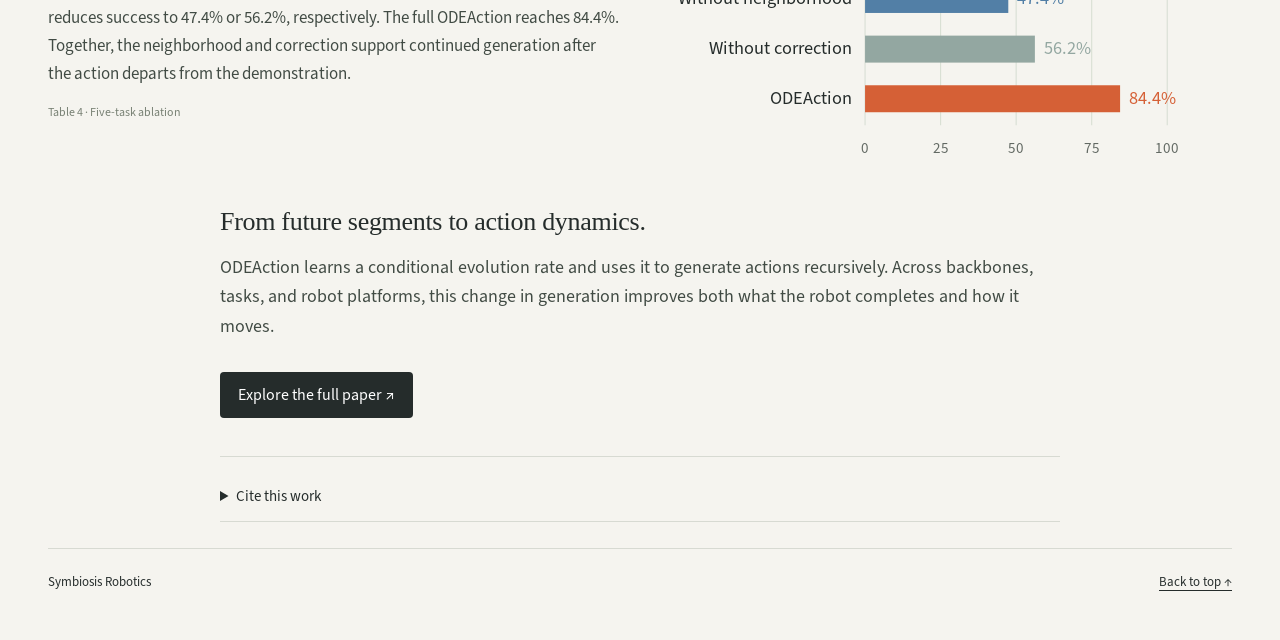
==== commit 7137f687: "Clarify trajectory quality improvements and metric directions" ====
--- a/index.html
+++ b/index.html
@@ -70,7 +70,7 @@
 </section>
 <section id="results"><div class="prose"><h2 class="section-title"><span>03</span> Experiments</h2>
 <p>We first compare continuous action evolution with action chunking on LIBERO and EBench, and examine how improved boundary continuity relates to task success. We then test a different backbone on RoboTwin, compare against action-chunk continuation methods, and finally evaluate the same generation principle on real robots.</p>
-<p>Success rate measures task completion. Four complementary trajectory metrics describe the motion: NLDLJ for time-domain smoothness, NSPARC for frequency-domain smoothness, EE-MAJ for end-effector mean absolute jerk, and Boundary Jump for action changes at transitions.</p></div>
+<p>Success rate measures task completion. Four complementary trajectory metrics describe the motion: NLDLJ for time-domain smoothness, NSPARC for frequency-domain smoothness, EE-MAJ for end-effector mean absolute jerk, and Boundary Jump for action changes at transitions. Across these benchmarks, ODEAction produces smoother motion and more continuous action transitions, improving trajectory quality.</p></div>
 <div id="chunking-results" class="experiment-section"><div class="prose"><h3>Comparison with action chunking</h3>
 <p>With π₀.₅ as the base policy, we compare the two generation paradigms across tabletop tasks in LIBERO and fine manipulation in EBench. Together, they show how the change in generation behaves both when task success is already high and when precise motion remains challenging.</p></div><div class="wide result-slot" data-result="libero"></div><div class="wide result-slot" data-result="ebench"></div></div>
 <div id="bdr-analysis" class="experiment-section"><div class="prose"><h3>Boundary continuity and task success</h3>
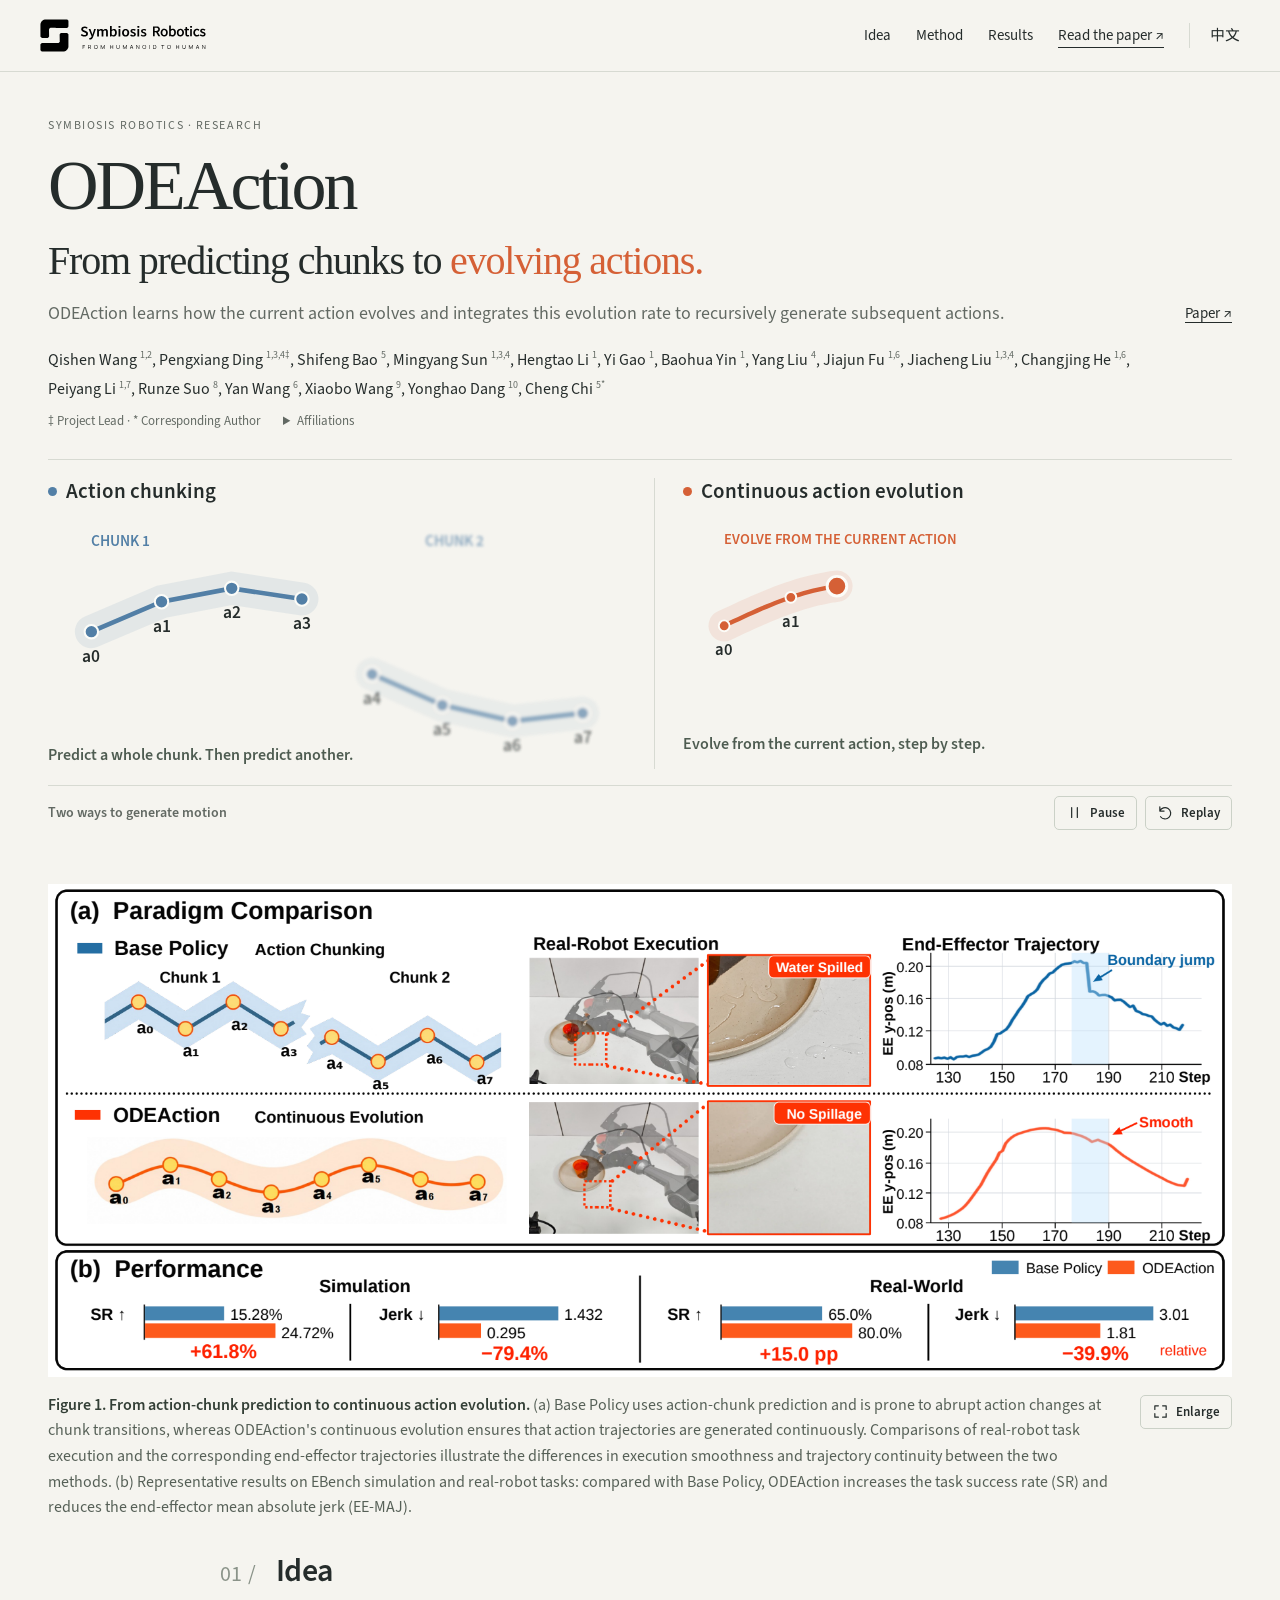
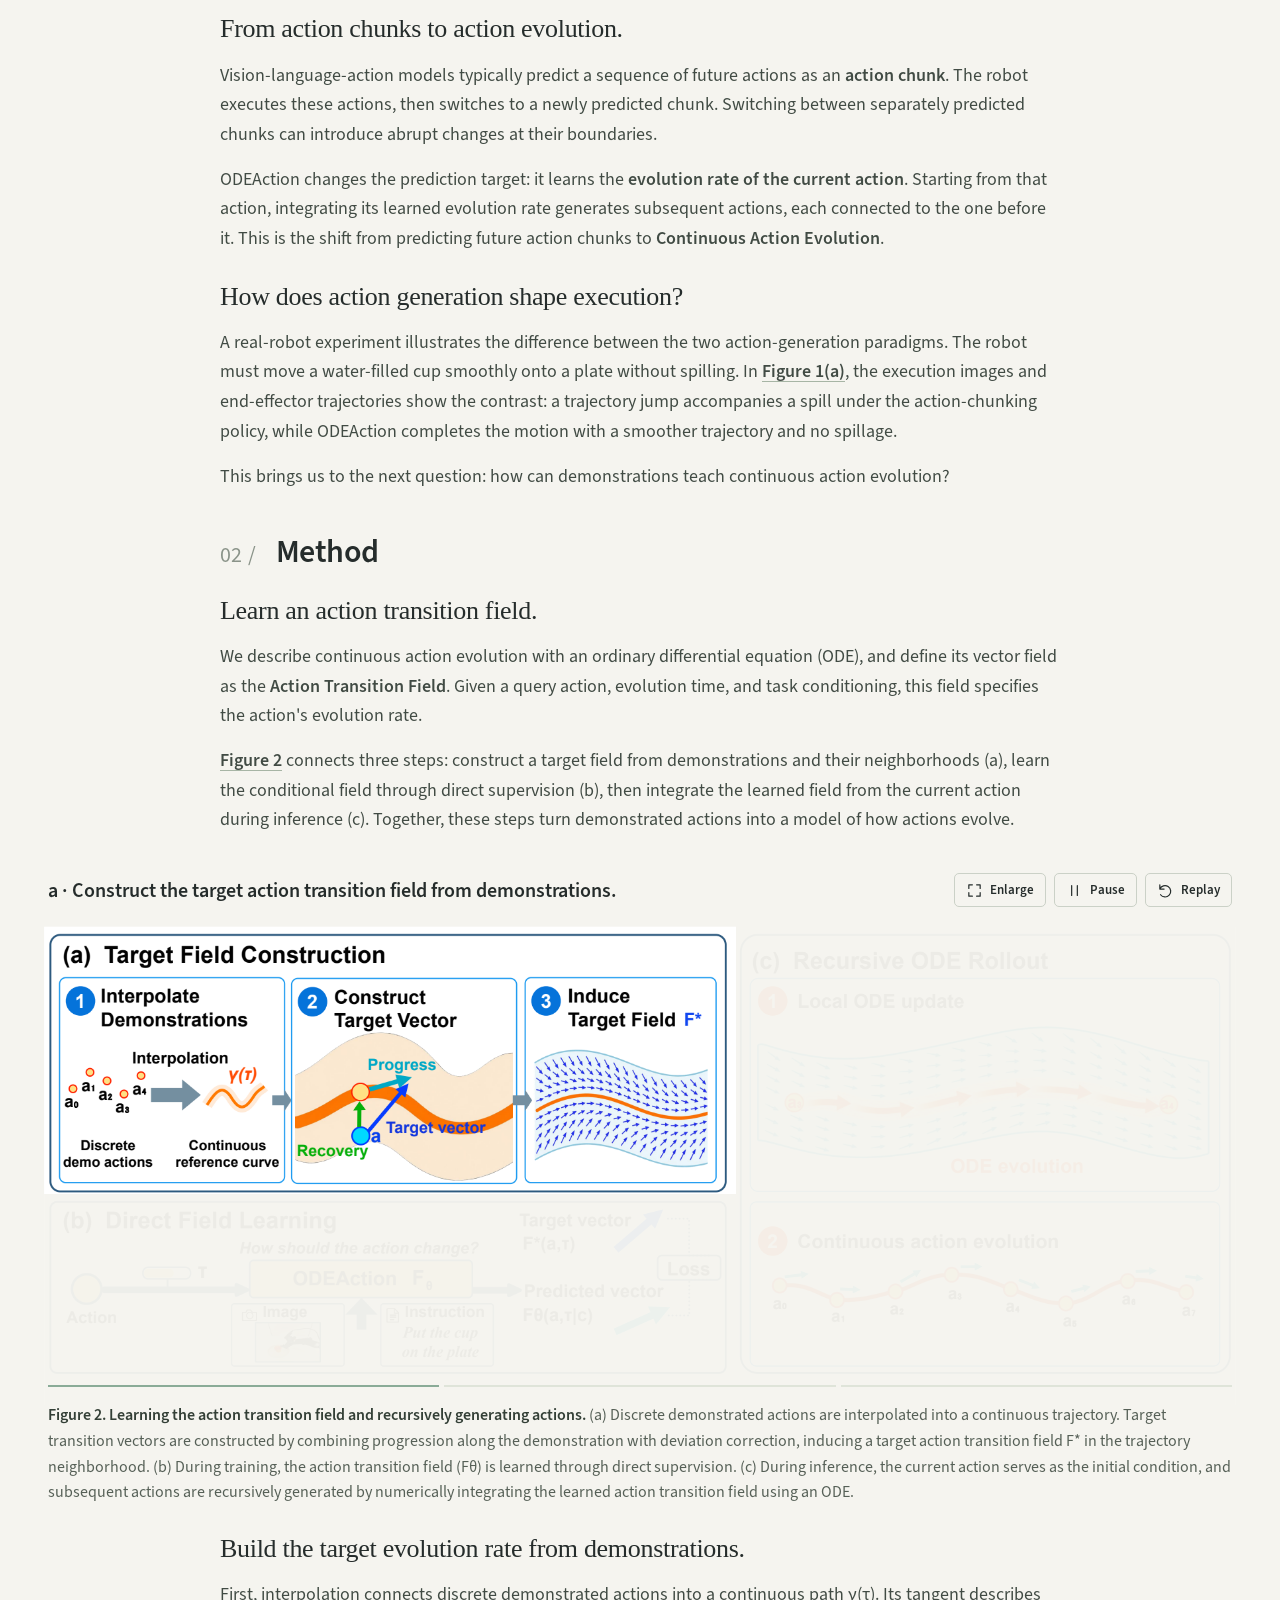
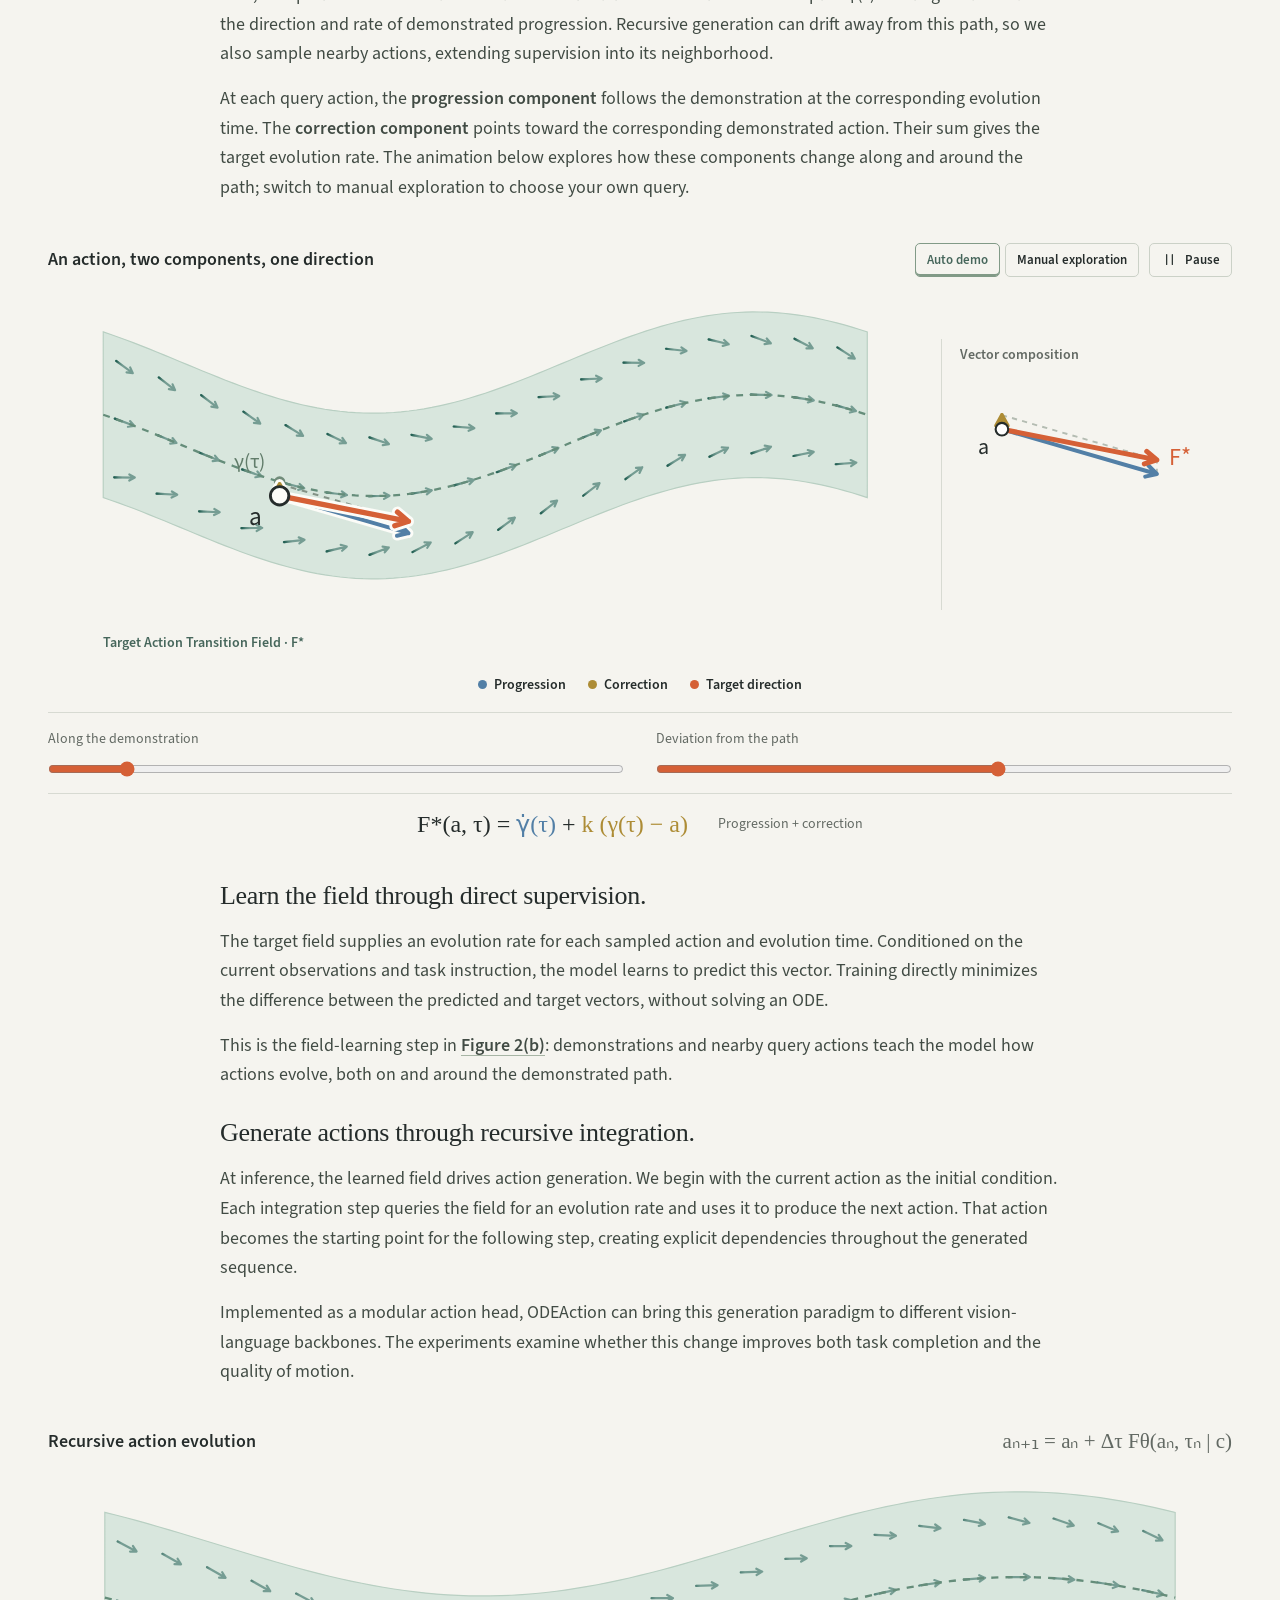
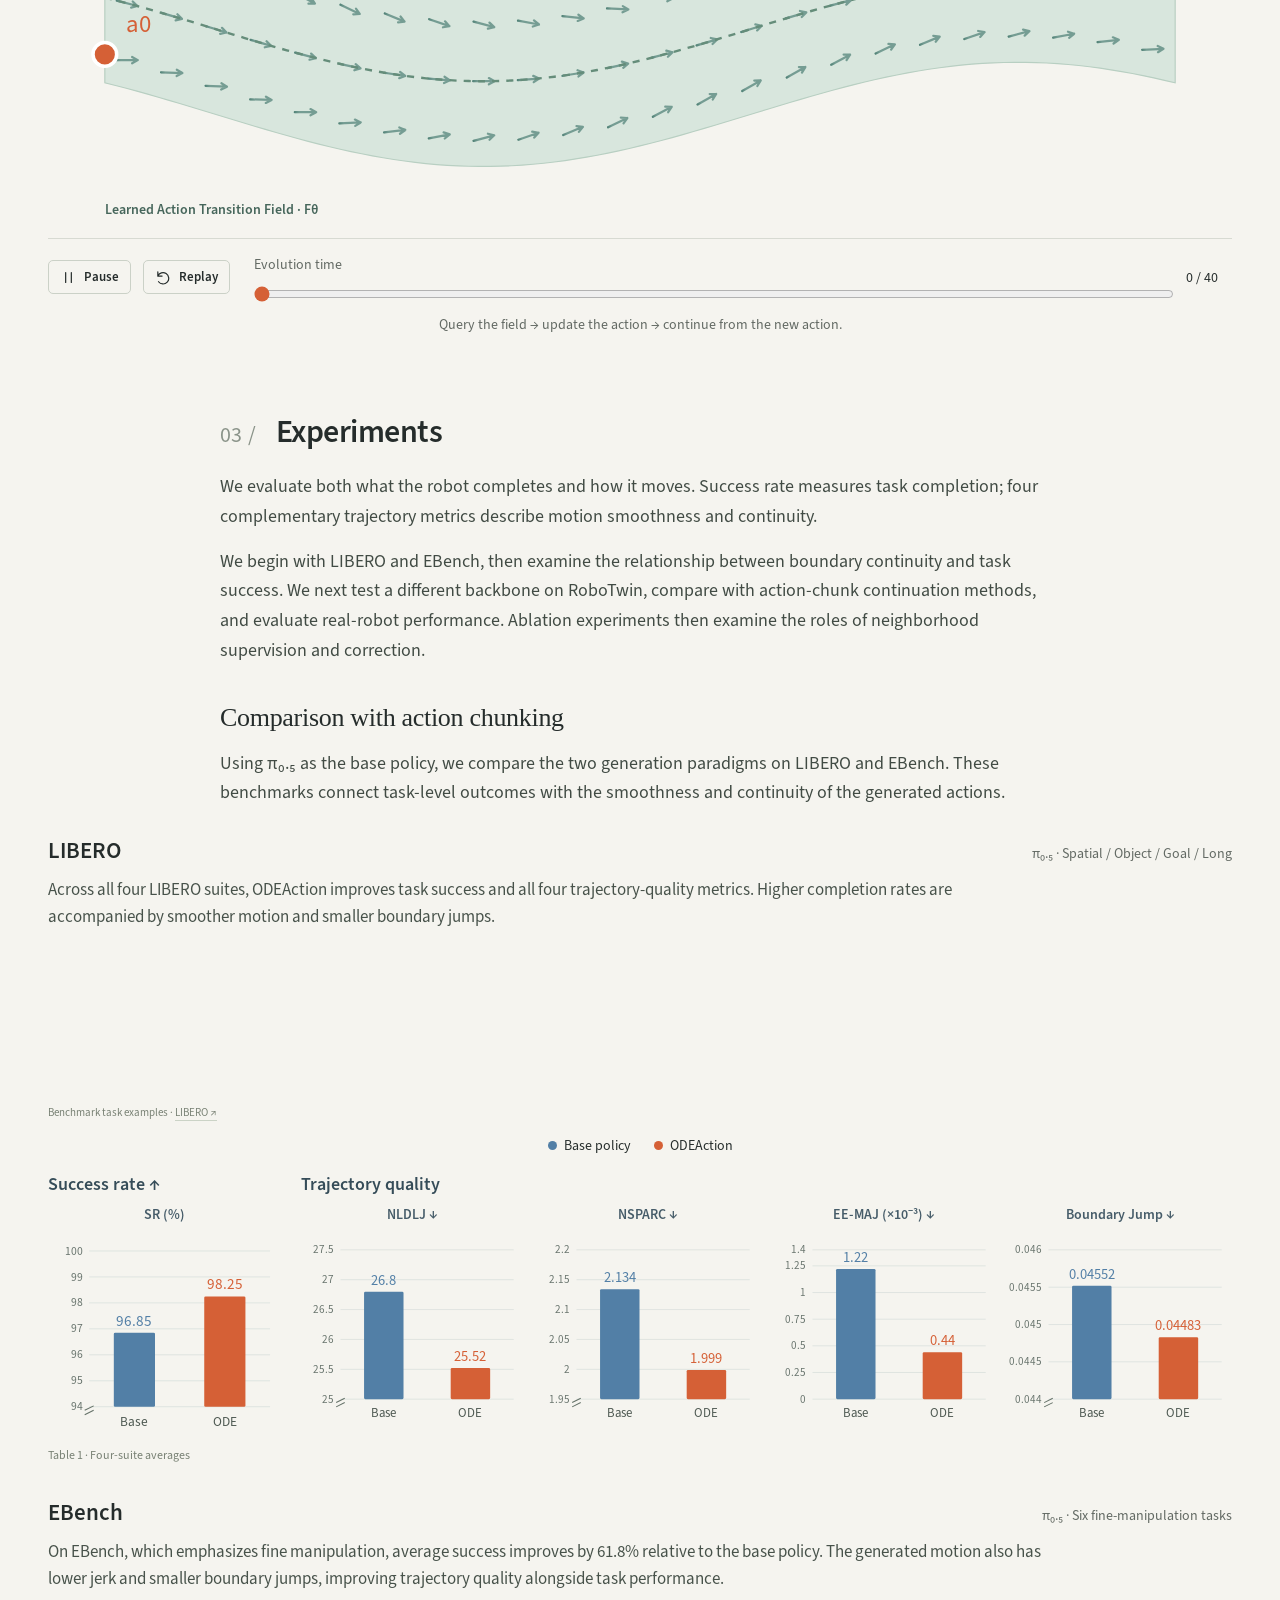
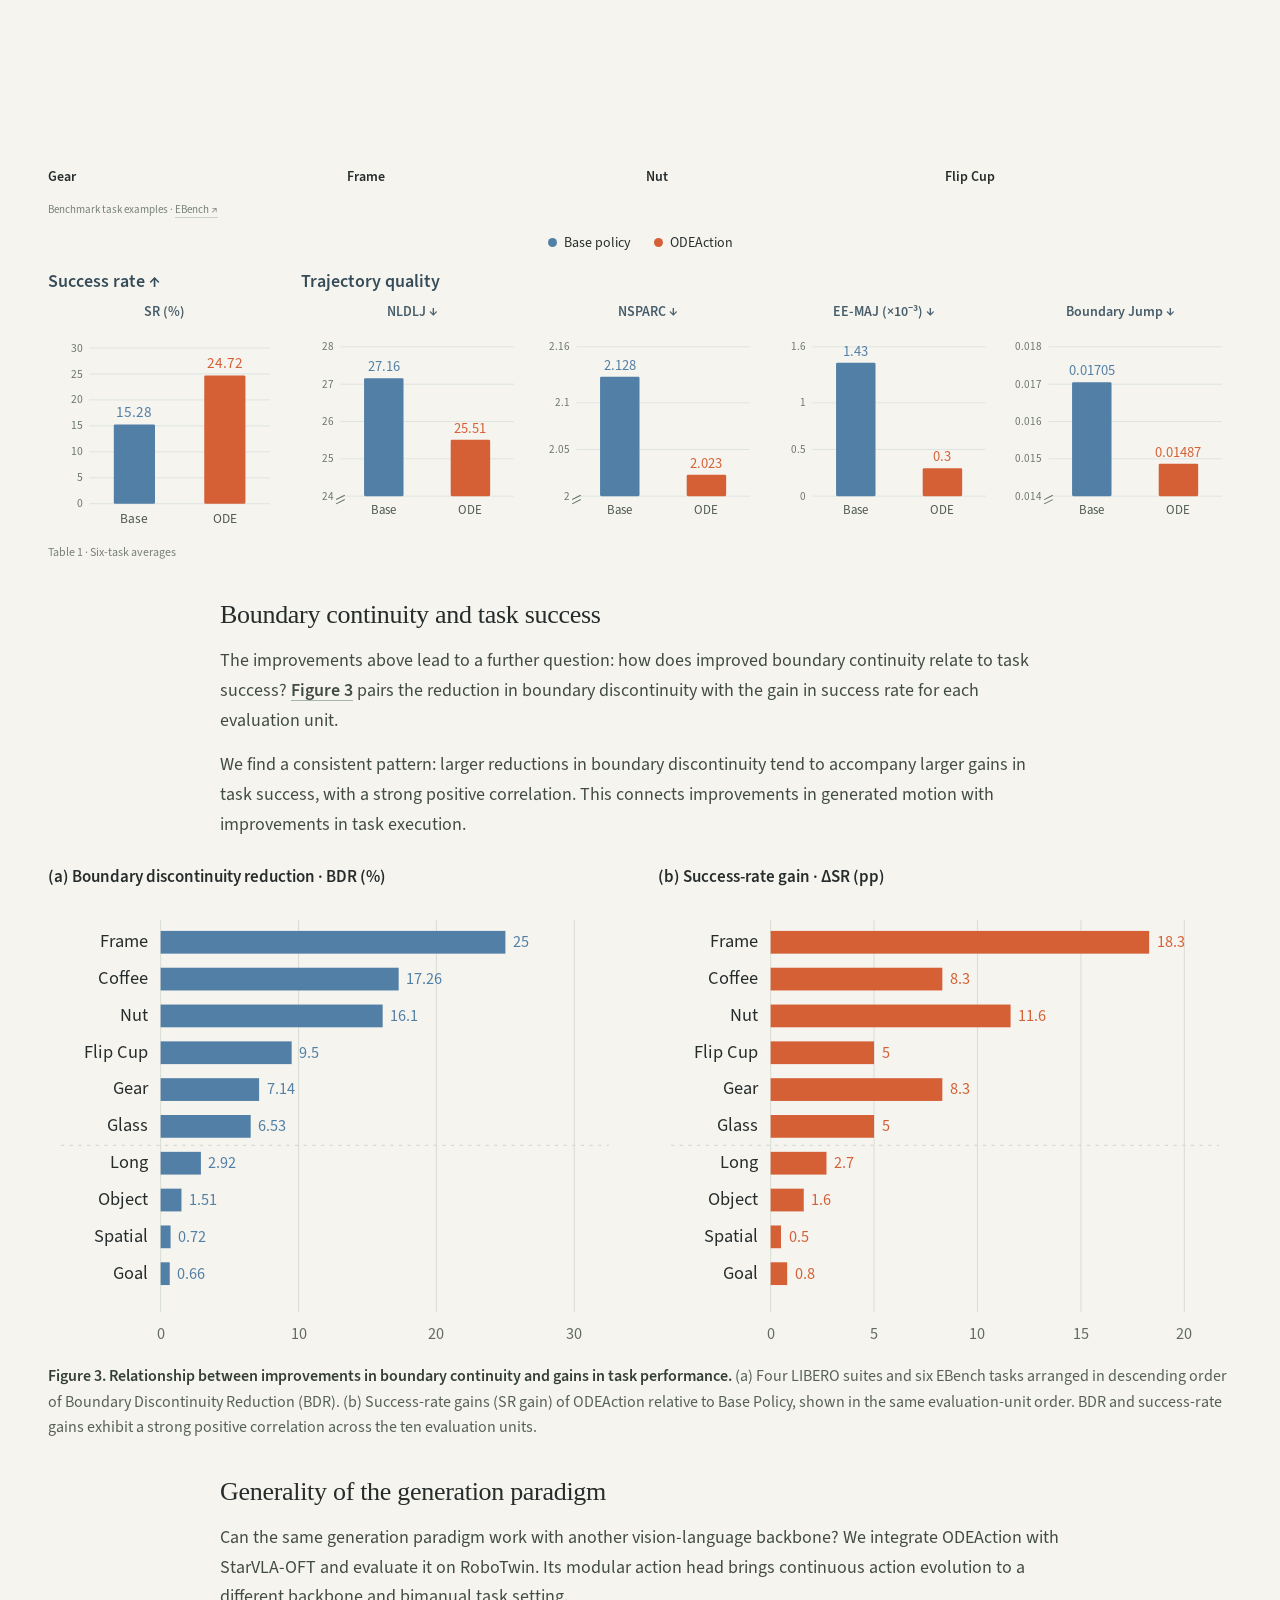
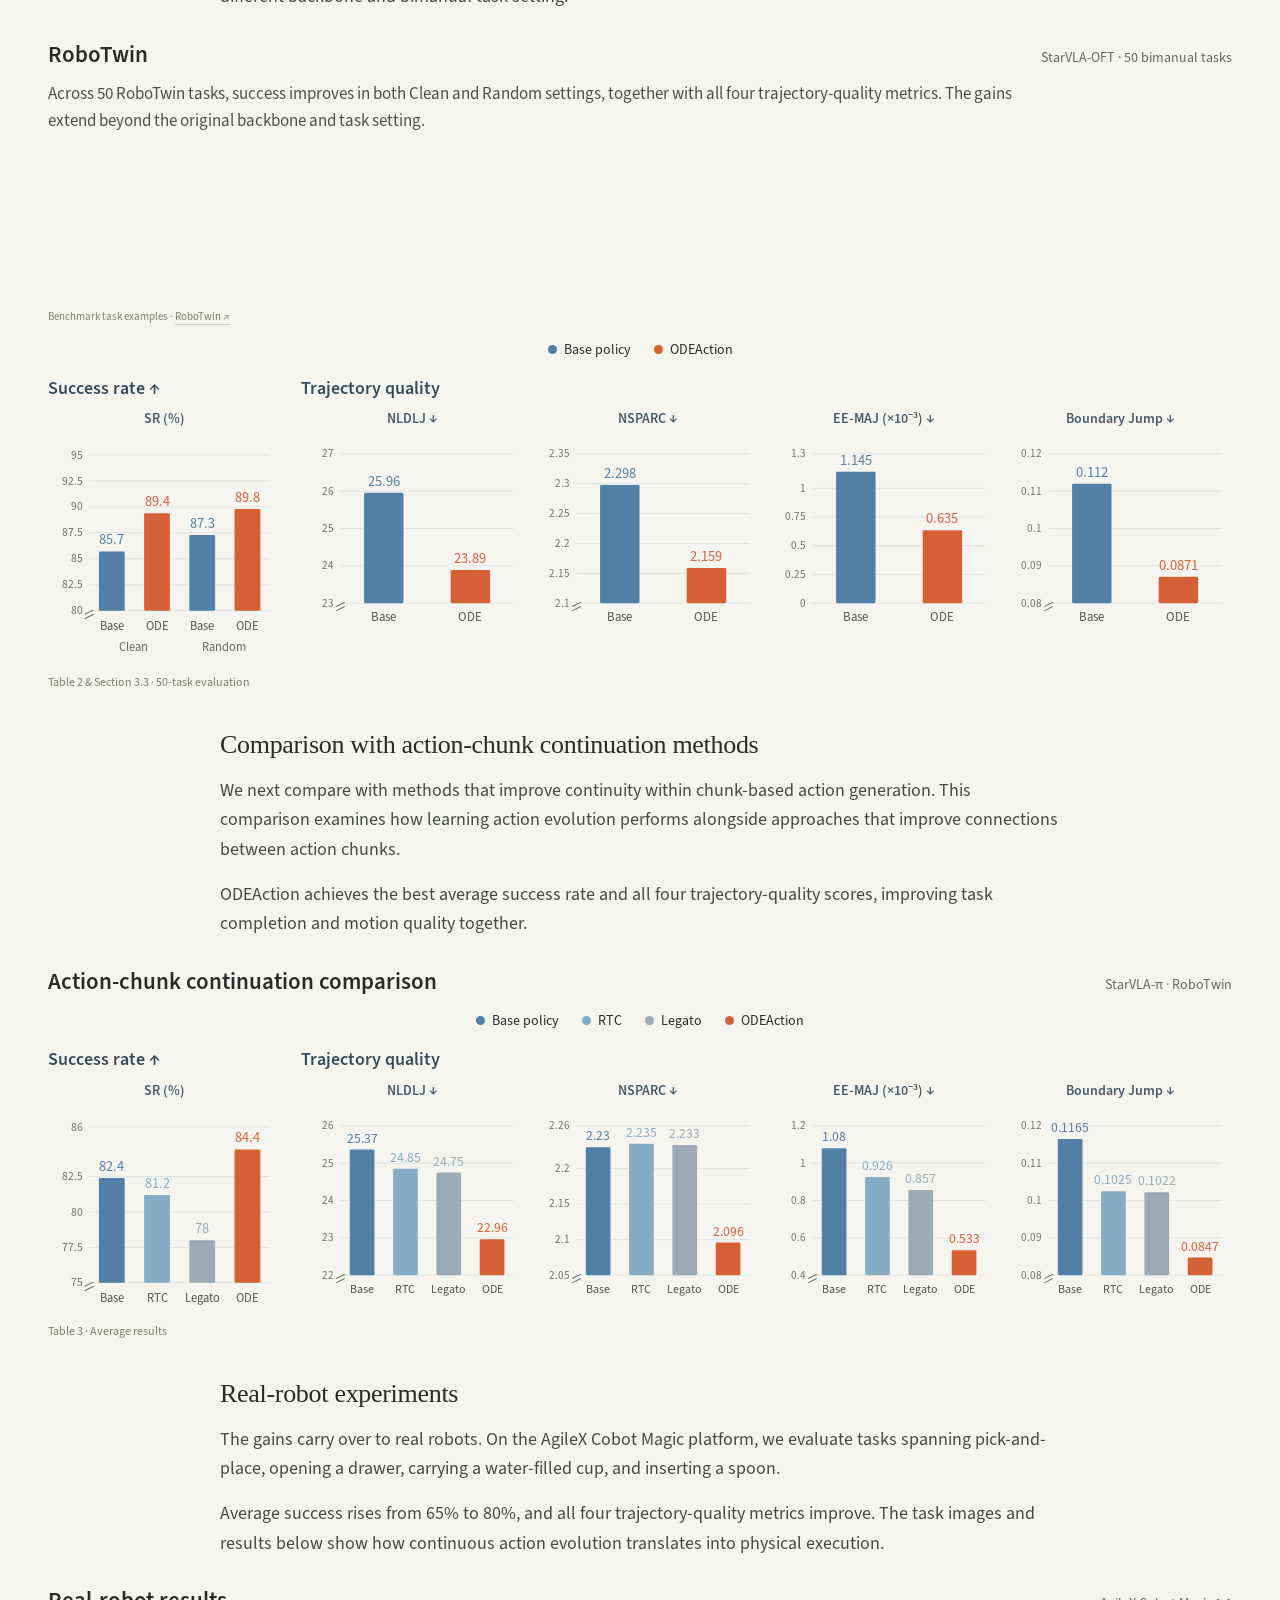
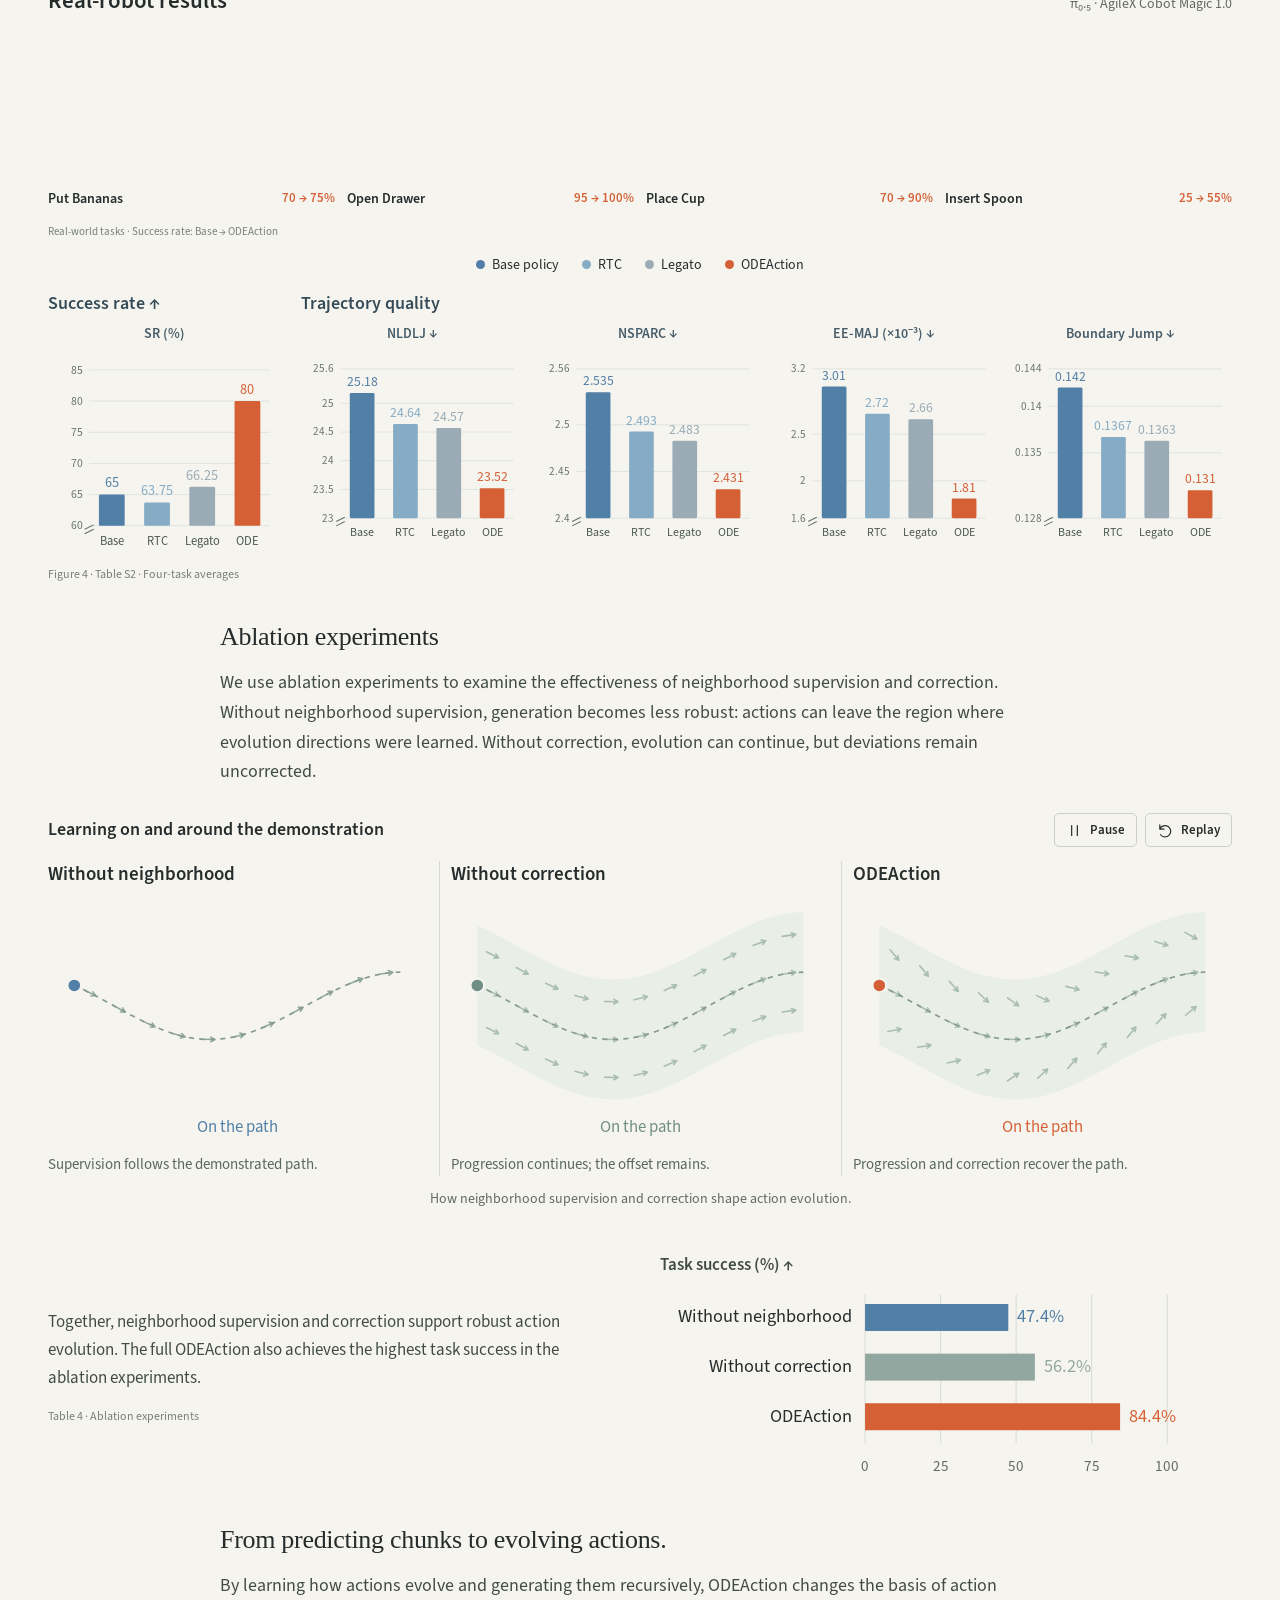
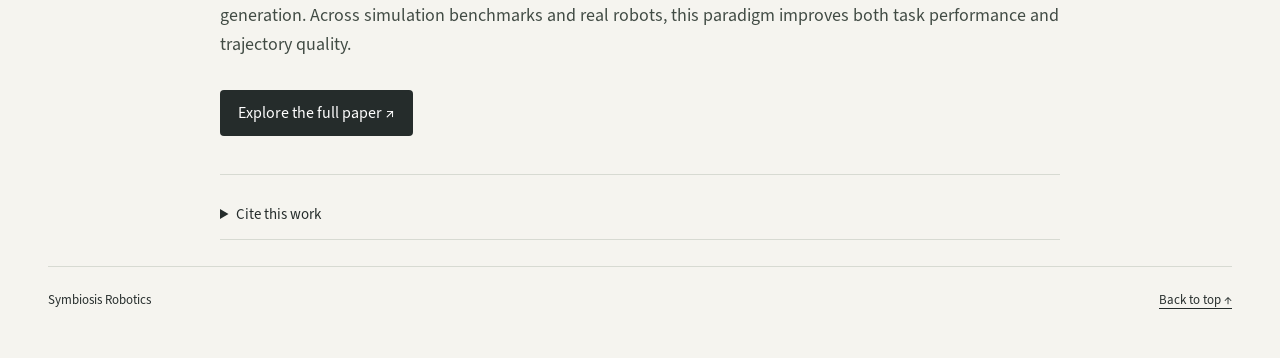
==== commit 0477f9af: "Align bilingual narrative with final film and add automatic field exploration Refine chunk reveals a" ====
--- a/index.html
+++ b/index.html
@@ -7,7 +7,7 @@
   <div class="eyebrow">SYMBIOSIS ROBOTICS · RESEARCH</div>
   <h1>ODEAction</h1>
   <p class="subtitle"><span>From predicting chunks</span> <span>to <em>evolving actions.</em></span></p>
-  <div class="hero-bottom"><p class="intro">A robot moves through a continuous world. Its actions should evolve naturally, too.</p><div class="links"><a href="https://arxiv.org/abs/2611.09672">Paper ↗</a></div></div>
+  <div class="hero-bottom"><p class="intro">ODEAction learns how the current action evolves and integrates this evolution rate to recursively generate subsequent actions.</p><div class="links"><a href="https://arxiv.org/abs/2611.09672">Paper ↗</a></div></div>
 <div class="front-authors" id="authors"><div id="authorList" aria-label="Authors"></div><div class="author-meta"><span>‡ Project Lead · * Corresponding Author</span><details><summary>Affiliations</summary><div id="affiliationList"></div></details></div></div>
 </div>
 <figure class="wide comparison" id="idea">
@@ -28,67 +28,70 @@
     <figcaption id="figure1-caption" class="paper-caption"><div class="caption-copy"><strong>Figure 1. From action-chunk prediction to continuous action evolution.</strong> (a) Base Policy uses action-chunk prediction and is prone to abrupt action changes at chunk transitions, whereas ODEAction's continuous evolution ensures that action trajectories are generated continuously. Comparisons of real-robot task execution and the corresponding end-effector trajectories illustrate the differences in execution smoothness and trajectory continuity between the two methods. (b) Representative results on EBench simulation and real-robot tasks: compared with Base Policy, ODEAction increases the task success rate (SR) and reduces the end-effector mean absolute jerk (EE-MAJ).</div><button class="control-button" data-zoom="figure1.png"><svg class="icon" viewBox="0 0 24 24" aria-hidden="true"><path d="M9 4H4v5m11-5h5v5M4 15v5h5m11-5v5h-5"/></svg><span>Enlarge</span></button></figcaption>
   </figure>
   <div class="prose"><h2 class="section-title"><span>01</span> Idea</h2>
-    <h3>Change the unit of action generation.</h3>
-    <p>Vision-language-action models commonly generate a whole sequence of future actions in one prediction. The robot executes this <strong>action chunk</strong>, then switches to a newly predicted one. The next chunk can start with a different motion trend, producing an abrupt change at the boundary.</p>
-    <p>ODEAction makes the <strong>current action and its evolution rate</strong> the basis of generation. Conditioned on the scene, instruction, and robot state, it predicts how the current action should change. Integrating that rate produces the next action, which becomes the starting point for the next step. This is the shift from predicting future chunks to <strong>Continuous Action Evolution</strong>.</p>
-  </div>
+    <h3>From action chunks to action evolution.</h3>
+<p>Vision-language-action models typically predict a sequence of future actions as an <strong>action chunk</strong>. The robot executes these actions, then switches to a newly predicted chunk. Switching between separately predicted chunks can introduce abrupt changes at their boundaries.</p>
+<p>ODEAction changes the prediction target: it learns the <strong>evolution rate of the current action</strong>. Starting from that action, integrating its learned evolution rate generates subsequent actions, each connected to the one before it. This is the shift from predicting future action chunks to <strong>Continuous Action Evolution</strong>.</p>
+</div>
 
-  <div class="prose teaser-story"><h3>Precise manipulation makes the difference visible.</h3>
-    <p>In the Place Cup task, the robot must carry a water-filled cup to a plate without spilling. As shown in <a class="figure-ref" href="#figure1-caption">Figure 1(a)</a>, an abrupt change in the chunking policy’s end-effector trajectory accompanies a spill, while ODEAction completes the motion with a more continuous trajectory. These execution differences motivate the next question: how can demonstrations teach a model to evolve actions from its current state?</p>
-  </div>
+  <div class="prose teaser-story"><h3>How does action generation shape execution?</h3>
+<p>A real-robot experiment illustrates the difference between the two action-generation paradigms. The robot must move a water-filled cup smoothly onto a plate without spilling. In <a class="figure-ref" href="#figure1-caption">Figure 1(a)</a>, the execution images and end-effector trajectories show the contrast: a trajectory jump accompanies a spill under the action-chunking policy, while ODEAction completes the motion with a smoother trajectory and no spillage.</p>
+<p>This brings us to the next question: how can demonstrations teach continuous action evolution?</p>
+</div>
 </section>
 <section id="method">
   <div class="prose"><h2 class="section-title"><span>02</span> Method</h2><h3>Learn an action transition field.</h3>
-    <p>The model behind this evolution is an <strong>Action Transition Field</strong>: given an action, an evolution time, and task conditioning, it outputs an action-sized vector that describes the rate of change. Demonstrations supply the directions to learn; an ODE turns the learned directions into an action sequence.</p>
-<p>The method follows three steps, illustrated in <a class="figure-ref" href="#figure2-caption">Figure 2</a>. First, we construct a target field from discrete demonstrations and their neighborhoods (a). Next, the action head learns this field through direct supervision, conditioned on the visual observations, instruction, and robot state (b). At execution time, ODE integration recursively generates subsequent actions from the current action (c). We first explain how the target directions are constructed, then how they are learned and used.</p>
-  </div>
+<p>We describe continuous action evolution with an ordinary differential equation (ODE), and define its vector field as the <strong>Action Transition Field</strong>. Given a query action, evolution time, and task conditioning, this field specifies the action's evolution rate.</p>
+<p><a class="figure-ref" href="#figure2-caption">Figure 2</a> connects three steps: construct a target field from demonstrations and their neighborhoods (a), learn the conditional field through direct supervision (b), then integrate the learned field from the current action during inference (c). Together, these steps turn demonstrated actions into a model of how actions evolve.</p>
+</div>
   <figure class="wide method-figure paper-figure" id="methodFigure">
     <div class="method-toolbar"><div id="methodStep" class="method-step">a · Construct the target action transition field from demonstrations.</div><div class="figure-actions"><button class="control-button" data-zoom="figure2.png"><svg class="icon" viewBox="0 0 24 24" aria-hidden="true"><path d="M9 4H4v5m11-5h5v5M4 15v5h5m11-5v5h-5"/></svg><span>Enlarge</span></button><button class="control-button" id="methodPlay"><svg class="icon" viewBox="0 0 24 24" aria-hidden="true"><path d="M8 5v14M16 5v14"/></svg><span>Pause</span></button><button class="control-button" id="methodReplay"><svg class="icon" viewBox="0 0 24 24" aria-hidden="true"><path d="M4 10a8 8 0 1 1 1 8M4 4v6h6"/></svg><span>Replay</span></button></div></div>
     <svg viewBox="6 10 1788 668" role="img" aria-label="Figure 2: target field construction, direct field learning, then recursive ODE rollout"><defs><clipPath id="clip-a"><rect width="1045" height="404"/></clipPath><clipPath id="clip-b"><rect y="404" width="1045" height="319"/></clipPath><clipPath id="clip-c"><rect x="1045" width="755" height="723"/></clipPath></defs><image class="method-underlay" href="assets/figure2.png" width="1800" height="723"/><image class="method-part" data-part="a" href="assets/figure2.png" width="1800" height="723" clip-path="url(#clip-a)"/><image class="method-part" data-part="b" href="assets/figure2.png" width="1800" height="723" clip-path="url(#clip-b)"/><image class="method-part" data-part="c" href="assets/figure2.png" width="1800" height="723" clip-path="url(#clip-c)"/></svg>
     <div class="sequence-progress" aria-hidden="true"><i></i><i></i><i></i></div>
     <figcaption id="figure2-caption" class="paper-caption"><div class="caption-copy"><strong>Figure 2. Learning the action transition field and recursively generating actions.</strong> (a) Discrete demonstrated actions are interpolated into a continuous trajectory. Target transition vectors are constructed by combining progression along the demonstration with deviation correction, inducing a target action transition field F* in the trajectory neighborhood. (b) During training, the action transition field (Fθ) is learned through direct supervision. (c) During inference, the current action serves as the initial condition, and subsequent actions are recursively generated by numerically integrating the learned action transition field using an ODE.</div></figcaption>
   </figure>
-  <div class="prose"><h3>From demonstrated actions to local directions.</h3>
-    <p>We interpolate the discrete demonstrated actions into a continuous path γ(τ). Its tangent gives the demonstrated rate of progression. Around this path, we sample nearby actions and add a correction toward the corresponding demonstrated action. The resulting target vector combines <strong>progression along the demonstration</strong> with <strong>recovery from a deviation</strong>.</p>
-    <p>This extends supervision from the path itself to its neighborhood. When an action drifts during recursive generation, the field still provides a direction that advances the motion while bringing it back toward the demonstration. Move the query action below to see the two components combine.</p>
-  </div>
+  <div class="prose"><h3>Build the target evolution rate from demonstrations.</h3>
+<p>First, interpolation connects discrete demonstrated actions into a continuous path γ(τ). Its tangent describes the direction and rate of demonstrated progression. Recursive generation can drift away from this path, so we also sample nearby actions, extending supervision into its neighborhood.</p>
+<p>At each query action, the <strong>progression component</strong> follows the demonstration at the corresponding evolution time. The <strong>correction component</strong> points toward the corresponding demonstrated action. Their sum gives the target evolution rate. The animation below explores how these components change along and around the path; switch to manual exploration to choose your own query.</p>
+</div>
   <figure class="wide field-panel" id="fieldPanel">
-    <div class="figure-top"><h4>An action, two components, one direction</h4><button class="control-button" id="fieldPlay"><svg class="icon" viewBox="0 0 24 24" aria-hidden="true"><path d="M8 5v14M16 5v14"/></svg><span>Pause</span></button></div>
+    <div class="figure-top"><h4>An action, two components, one direction</h4><div class="field-actions"><div class="field-modes" role="group" aria-label="Exploration mode"><button class="control-button" id="fieldAuto" aria-pressed="true">Auto demo</button><button class="control-button" id="fieldManual" aria-pressed="false">Manual exploration</button></div><button class="control-button" id="fieldPlay"><svg class="icon" viewBox="0 0 24 24" aria-hidden="true"><path d="M8 5v14M16 5v14"/></svg><span>Pause</span></button></div></div>
     <div class="field-layout"><div class="field-visual"><svg id="field" viewBox="0 0 760 310" role="img" aria-label="Interactive action transition field with progression and recovery vectors"></svg><p class="field-name">Target Action Transition Field · F*</p></div><div class="vector-inset"><span class="inset-title">Vector composition</span><svg id="vectorSum" viewBox="0 0 260 230" role="img" aria-label="Progression plus correction gives the target transition vector"></svg></div></div>
     <div class="legend field-legend"><span><i class="blue"></i>Progression</span><span><i class="gold"></i>Correction</span><span><i class="orange"></i>Target direction</span></div>
-    <div class="controls"><label>Along the demonstration<input id="position" type="range" min="15" max="80" value="43"></label><label>Deviation from the path<input id="offset" type="range" min="-62" max="62" value="52"></label></div>
+    <div class="controls"><label>Along the demonstration<input id="position" type="range" min="15" max="80" step="any" value="22"></label><label>Deviation from the path<input id="offset" type="range" min="-62" max="62" step="any" value="12"></label></div>
     <figcaption class="formula"><span>F*(a, τ) = <b class="term-blue">γ̇(τ)</b> + <b class="term-gold">k (γ(τ) − a)</b></span><span>Progression + correction</span></figcaption>
   </figure>
   <div class="prose method-learning"><h3>Learn the field through direct supervision.</h3>
-<p>The target field now supplies a direction at each sampled action and evolution time. The next step is to learn to predict that direction under the task’s visual, language, and robot-state conditioning. The action head receives these conditions together with the query action and evolution time, and minimizes the difference between its predicted vector and the target vector.</p>
-<p>This is the direct field-learning step in <a class="figure-ref" href="#figure2-caption">Figure 2(b)</a>. Demonstrations and nearby query actions together teach the model how actions should evolve, both on and around the demonstrated path.</p></div>
+<p>The target field supplies an evolution rate for each sampled action and evolution time. Conditioned on the current observations and task instruction, the model learns to predict this vector. Training directly minimizes the difference between the predicted and target vectors, without solving an ODE.</p>
+<p>This is the field-learning step in <a class="figure-ref" href="#figure2-caption">Figure 2(b)</a>: demonstrations and nearby query actions teach the model how actions evolve, both on and around the demonstrated path.</p>
+</div>
 <div class="prose method-rollout"><h3>Generate actions through recursive integration.</h3>
-<p>Once the conditional field is learned, generation begins from the current action. Each ODE integration step queries the field for an evolution rate, uses that rate to update the action, and takes the new action as the starting point of the next step. These dependencies carry the generation forward through the sequence.</p>
-<p>When a new visual observation arrives, the model updates its conditioning and continues from the current action. Implemented as an action head, ODEAction can bring this generation process to different vision-language backbones. The experiments below examine its effect on task success and motion quality across benchmarks and robots.</p>
+<p>At inference, the learned field drives action generation. We begin with the current action as the initial condition. Each integration step queries the field for an evolution rate and uses it to produce the next action. That action becomes the starting point for the following step, creating explicit dependencies throughout the generated sequence.</p>
+<p>Implemented as a modular action head, ODEAction can bring this generation paradigm to different vision-language backbones. The experiments examine whether this change improves both task completion and the quality of motion.</p>
 </div>
   <figure class="wide field-panel" id="rollPanel"><div class="figure-top"><h4>Recursive action evolution</h4><span class="equation">aₙ₊₁ = aₙ + Δτ Fθ(aₙ, τₙ | c)</span></div><svg id="rollout" viewBox="0 0 1000 290" role="img" aria-label="Step-by-step numerical integration of an action transition field"></svg><p class="field-name">Learned Action Transition Field · Fθ</p><div class="controls rollout-controls"><button class="control-button" id="rollPlay"><svg class="icon" viewBox="0 0 24 24" aria-hidden="true"><path d="M8 5v14M16 5v14"/></svg><span>Pause</span></button><button class="control-button" id="rollReset"><svg class="icon" viewBox="0 0 24 24" aria-hidden="true"><path d="M4 10a8 8 0 1 1 1 8M4 4v6h6"/></svg><span>Replay</span></button><label class="timeline">Evolution time<input id="rollTime" type="range" min="0" max="40" value="0"></label><output id="rollCount">0 / 40</output></div><figcaption>Query the field → update the action → continue from the new action.</figcaption></figure>
 </section>
 <section id="results"><div class="prose"><h2 class="section-title"><span>03</span> Experiments</h2>
-<p>We first compare continuous action evolution with action chunking on LIBERO and EBench, and examine how improved boundary continuity relates to task success. We then test a different backbone on RoboTwin, compare against action-chunk continuation methods, and finally evaluate the same generation principle on real robots.</p>
-<p>Success rate measures task completion. Four complementary trajectory metrics describe the motion: NLDLJ for time-domain smoothness, NSPARC for frequency-domain smoothness, EE-MAJ for end-effector mean absolute jerk, and Boundary Jump for action changes at transitions. Across these benchmarks, ODEAction produces smoother motion and more continuous action transitions, improving trajectory quality.</p></div>
+<p>We evaluate both what the robot completes and how it moves. Success rate measures task completion; four complementary trajectory metrics describe motion smoothness and continuity.</p>
+<p>We begin with LIBERO and EBench, then examine the relationship between boundary continuity and task success. We next test a different backbone on RoboTwin, compare with action-chunk continuation methods, and evaluate real-robot performance. Ablation experiments then examine the roles of neighborhood supervision and correction.</p></div>
 <div id="chunking-results" class="experiment-section"><div class="prose"><h3>Comparison with action chunking</h3>
-<p>With π₀.₅ as the base policy, we compare the two generation paradigms across tabletop tasks in LIBERO and fine manipulation in EBench. Together, they show how the change in generation behaves both when task success is already high and when precise motion remains challenging.</p></div><div class="wide result-slot" data-result="libero"></div><div class="wide result-slot" data-result="ebench"></div></div>
+<p>Using π₀.₅ as the base policy, we compare the two generation paradigms on LIBERO and EBench. These benchmarks connect task-level outcomes with the smoothness and continuity of the generated actions.</p></div><div class="wide result-slot" data-result="libero"></div><div class="wide result-slot" data-result="ebench"></div></div>
 <div id="bdr-analysis" class="experiment-section"><div class="prose"><h3>Boundary continuity and task success</h3>
-<p>The improvements above raise a further question: do tasks with a larger reduction in boundary jumps also gain more in success rate? Boundary Discontinuity Reduction (BDR) measures the relative decrease in Boundary Jump from the base policy. In  <a class="figure-ref" href="#figure3-caption">Figure 3</a>, the ten evaluation units are ranked by BDR, and their success-rate gains are shown in the same order.</p>
-<p>All six EBench tasks precede the four LIBERO suites in this ranking. Across the ten units, greater reductions in boundary discontinuity tend to accompany larger success-rate gains, with a Spearman correlation of 0.939. The two views connect improvements in generated motion with improvements in task execution.</p></div>
+<p>The improvements above lead to a further question: how does improved boundary continuity relate to task success? <a class="figure-ref" href="#figure3-caption">Figure 3</a> pairs the reduction in boundary discontinuity with the gain in success rate for each evaluation unit.</p>
+<p>We find a consistent pattern: larger reductions in boundary discontinuity tend to accompany larger gains in task success, with a strong positive correlation. This connects improvements in generated motion with improvements in task execution.</p></div>
 <figure id="figure3" class="wide bdr-figure"><div id="bdrChart"></div><figcaption id="figure3-caption" class="paper-caption"><div class="caption-copy"><strong>Figure 3. Relationship between improvements in boundary continuity and gains in task performance.</strong> (a) Four LIBERO suites and six EBench tasks arranged in descending order of Boundary Discontinuity Reduction (BDR). (b) Success-rate gains (SR gain) of ODEAction relative to Base Policy, shown in the same evaluation-unit order. BDR and success-rate gains exhibit a strong positive correlation across the ten evaluation units.</div></figcaption></figure></div>
 <div id="generality" class="experiment-section"><div class="prose"><h3>Generality of the generation paradigm</h3>
-<p>The next question is whether these gains extend beyond the original backbone and task setting. We replace the action head of StarVLA-OFT and evaluate all 50 RoboTwin tasks, covering bimanual manipulation under both Clean and Random settings.</p></div><div class="wide result-slot" data-result="robotwin"></div></div>
+<p>Can the same generation paradigm work with another vision-language backbone? We integrate ODEAction with StarVLA-OFT and evaluate it on RoboTwin. Its modular action head brings continuous action evolution to a different backbone and bimanual task setting.</p></div><div class="wide result-slot" data-result="robotwin"></div></div>
 <div id="continuation" class="experiment-section"><div class="prose"><h3>Comparison with action-chunk continuation methods</h3>
-<p>Having tested a different backbone, we next compare against methods that explicitly connect action chunks. RTC constrains new chunks during inference; Legato learns cross-chunk continuation during training. On five RoboTwin tasks with StarVLA-π, we compare the base policy, RTC, Legato, and ODEAction.</p>
-<p>RTC and Legato reduce boundary jumps, while their average success rates fall below the base policy. ODEAction raises average success to 84.4% and achieves the best values across all four trajectory metrics. Modeling the evolution rate therefore improves task completion, motion smoothness, and trajectory continuity together.</p></div><div class="wide result-slot" data-result="continuation"></div></div>
+<p>We next compare with methods that improve continuity within chunk-based action generation. This comparison examines how learning action evolution performs alongside approaches that improve connections between action chunks.</p>
+<p>ODEAction achieves the best average success rate and all four trajectory-quality scores, improving task completion and motion quality together.</p></div><div class="wide result-slot" data-result="continuation"></div></div>
 <div id="real-robots" class="experiment-section"><div class="prose"><h3>Real-robot experiments</h3>
-<p>Finally, we bring the comparison to the AgileX Cobot Magic 1.0 platform, using π₀.₅ as the base policy. The tasks cover pick-and-place, opening a drawer, carrying a water-filled cup, and inserting a spoon. Each task has 100 demonstration trajectories, and each method is evaluated over 20 trials per task.</p>
-<p>ODEAction reaches 80% average success. Compared with the base policy, task success and all four trajectory-quality metrics improve. The task images and quantitative results below connect the generation paradigm to its behavior during physical execution.</p></div><div class="wide result-slot" data-result="real"></div></div>
-<div id="ablation" class="experiment-section"><div class="prose"><h3>Deviation and recovery during recursive evolution</h3>
-<p>The results lead back to the two ingredients of the target field. Neighborhood supervision provides directions beyond the demonstration path, while correction brings deviating actions back toward it. The three views below follow the same path and receive the same displacement, making the role of each ingredient visible.</p></div>
-<figure id="ablationFigure" class="wide ablation-figure"><div class="ablation-toolbar"><span id="ablationStage">Follow the demonstration</span><div class="figure-actions"><button class="control-button" id="ablationPlay"><svg class="icon" viewBox="0 0 24 24" aria-hidden="true"><path d="M8 5v14M16 5v14"/></svg><span>Pause</span></button><button class="control-button" id="ablationReplay"><svg class="icon" viewBox="0 0 24 24" aria-hidden="true"><path d="M4 10a8 8 0 1 1 1 8M4 4v6h6"/></svg><span>Replay</span></button></div></div><div class="ablation-grid"><div><h4>Without neighborhood</h4><svg id="ablation-0" viewBox="0 0 360 245" role="img" aria-label="Supervision follows the demonstrated path."></svg><p>Supervision follows the demonstrated path.</p></div><div><h4>Without correction</h4><svg id="ablation-1" viewBox="0 0 360 245" role="img" aria-label="Progression continues; the offset remains."></svg><p>Progression continues; the offset remains.</p></div><div><h4>ODEAction</h4><svg id="ablation-2" viewBox="0 0 360 245" role="img" aria-label="Progression and correction recover the path."></svg><p>Progression and correction recover the path.</p></div></div><figcaption>A shared displacement reveals how each field responds.</figcaption></figure>
-<div class="wide ablation-evidence"><div><p>In the five-task ablation, removing neighborhood supervision or correction reduces success to 47.4% or 56.2%, respectively. The full ODEAction reaches 84.4%. Together, the neighborhood and correction support continued generation after the action departs from the demonstration.</p><p class="chart-source">Table 4 · Five-task ablation</p></div><div><h4>Task success (%) ↑</h4><div id="ablationChart"></div></div></div></div>
-<div class="prose closing"><h3>From future segments to action dynamics.</h3><p>ODEAction learns a conditional evolution rate and uses it to generate actions recursively. Across backbones, tasks, and robot platforms, this change in generation improves both what the robot completes and how it moves.</p><a class="read-button" href="https://arxiv.org/abs/2611.09672">Explore the full paper ↗</a></div>
+<p>The gains carry over to real robots. On the AgileX Cobot Magic platform, we evaluate tasks spanning pick-and-place, opening a drawer, carrying a water-filled cup, and inserting a spoon.</p>
+<p>Average success rises from 65% to 80%, and all four trajectory-quality metrics improve. The task images and results below show how continuous action evolution translates into physical execution.</p></div><div class="wide result-slot" data-result="real"></div></div>
+<div id="ablation" class="experiment-section"><div class="prose"><h3>Ablation experiments</h3>
+<p>We use ablation experiments to examine the effectiveness of neighborhood supervision and correction. Without neighborhood supervision, generation becomes less robust: actions can leave the region where evolution directions were learned. Without correction, evolution can continue, but deviations remain uncorrected.</p></div>
+<figure id="ablationFigure" class="wide ablation-figure"><div class="ablation-toolbar"><span id="ablationStage">Follow the demonstration</span><div class="figure-actions"><button class="control-button" id="ablationPlay"><svg class="icon" viewBox="0 0 24 24" aria-hidden="true"><path d="M8 5v14M16 5v14"/></svg><span>Pause</span></button><button class="control-button" id="ablationReplay"><svg class="icon" viewBox="0 0 24 24" aria-hidden="true"><path d="M4 10a8 8 0 1 1 1 8M4 4v6h6"/></svg><span>Replay</span></button></div></div><div class="ablation-grid"><div><h4>Without neighborhood</h4><svg id="ablation-0" viewBox="0 0 360 245" role="img" aria-label="Supervision follows the demonstrated path."></svg><p>Supervision follows the demonstrated path.</p></div><div><h4>Without correction</h4><svg id="ablation-1" viewBox="0 0 360 245" role="img" aria-label="Progression continues; the offset remains."></svg><p>Progression continues; the offset remains.</p></div><div><h4>ODEAction</h4><svg id="ablation-2" viewBox="0 0 360 245" role="img" aria-label="Progression and correction recover the path."></svg><p>Progression and correction recover the path.</p></div></div><figcaption>How neighborhood supervision and correction shape action evolution.</figcaption></figure>
+<div class="wide ablation-evidence"><div><p>Together, neighborhood supervision and correction support robust action evolution. The full ODEAction also achieves the highest task success in the ablation experiments.</p><p class="chart-source">Table 4 · Ablation experiments</p></div><div><h4>Task success (%) ↑</h4><div id="ablationChart"></div></div></div></div>
+<div class="prose closing"><h3>From predicting chunks to evolving actions.</h3>
+<p>By learning how actions evolve and generating them recursively, ODEAction changes the basis of action generation. Across simulation benchmarks and real robots, this paradigm improves both task performance and trajectory quality.</p><a class="read-button" href="https://arxiv.org/abs/2611.09672">Explore the full paper ↗</a></div>
 </section>
 <section id="cite" class="prose credits"><details><summary>Cite this work</summary><pre id="citation"></pre><button id="copyCitation">Copy citation</button></details></section></article></main><footer class="wide"><span>Symbiosis Robotics</span><a href="#top">Back to top ↑</a></footer><dialog id="figureDialog"><button class="control-button" id="closeFigure" autofocus><svg class="icon" viewBox="0 0 24 24" aria-hidden="true"><path d="m6 6 12 12M18 6 6 18"/></svg><span>Close</span></button><div class="zoom-scroll"><img src="assets/figure2.png" alt="Full-size paper figure"></div></dialog><script src="app.js"></script><script src="language.js"></script></body></html>
--- a/style.css
+++ b/style.css
@@ -20,3 +20,10 @@
 
 .field-name{font-size:14px;font-weight:600;color:#46665b;line-height:1.5;margin:-6px 0 14px;padding-left:6.3%}.field-visual{min-width:0}#rollPanel>.field-name{padding-left:4.8%;margin:-6px 0 18px}
 @media(max-width:760px){.ablation-evidence{margin-top:40px}.field-name{font-size:13px}}
+
+/* Exploration controls share the article's existing quiet button style. */
+.field-actions{display:flex;align-items:center;gap:10px;flex-shrink:0}
+.field-modes{display:flex;gap:5px}
+.field-modes [aria-pressed="true"]{color:#46665b;border-color:#819a87;box-shadow:inset 0 -2px #819a87}
+#fieldPanel .figure-top{flex-wrap:wrap;gap:12px}
+@media(max-width:760px){#fieldPanel .figure-top{display:block}.field-actions{margin-top:12px;flex-wrap:wrap;gap:8px}.field-modes{gap:6px}}
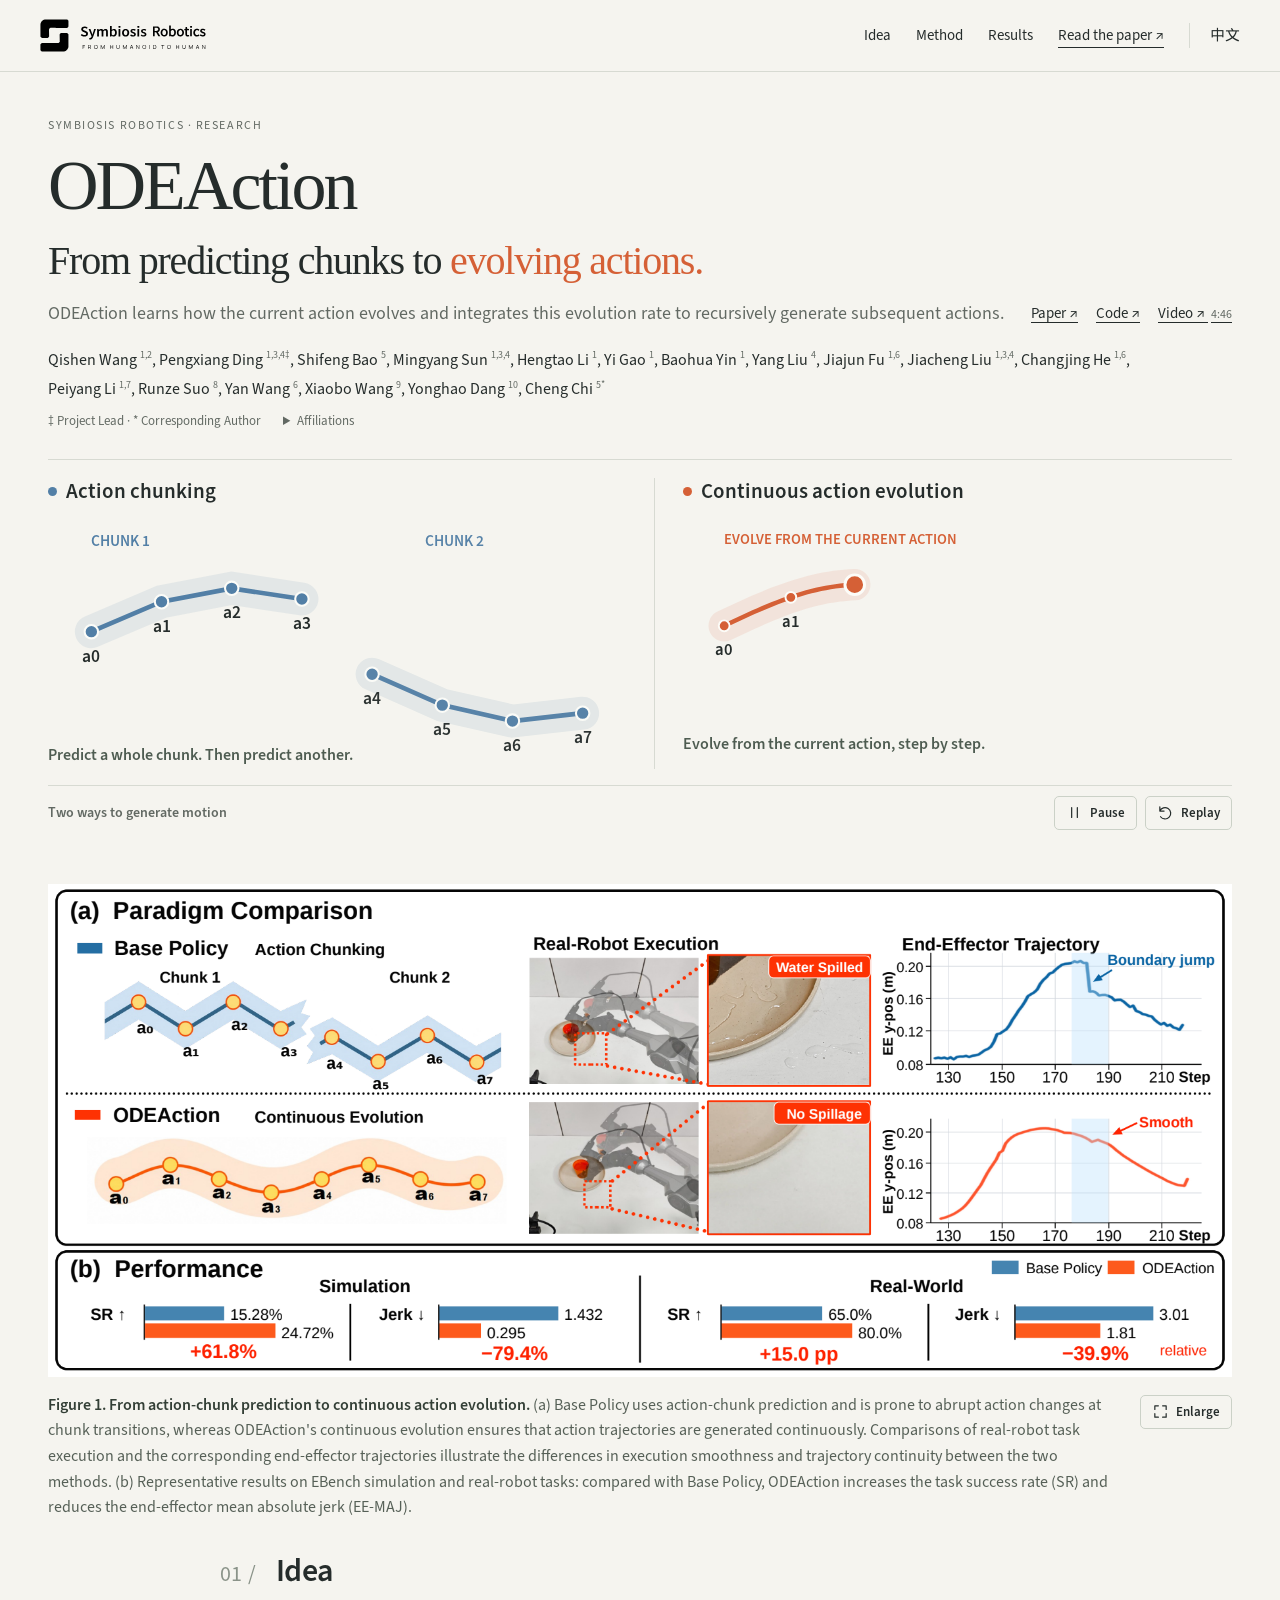
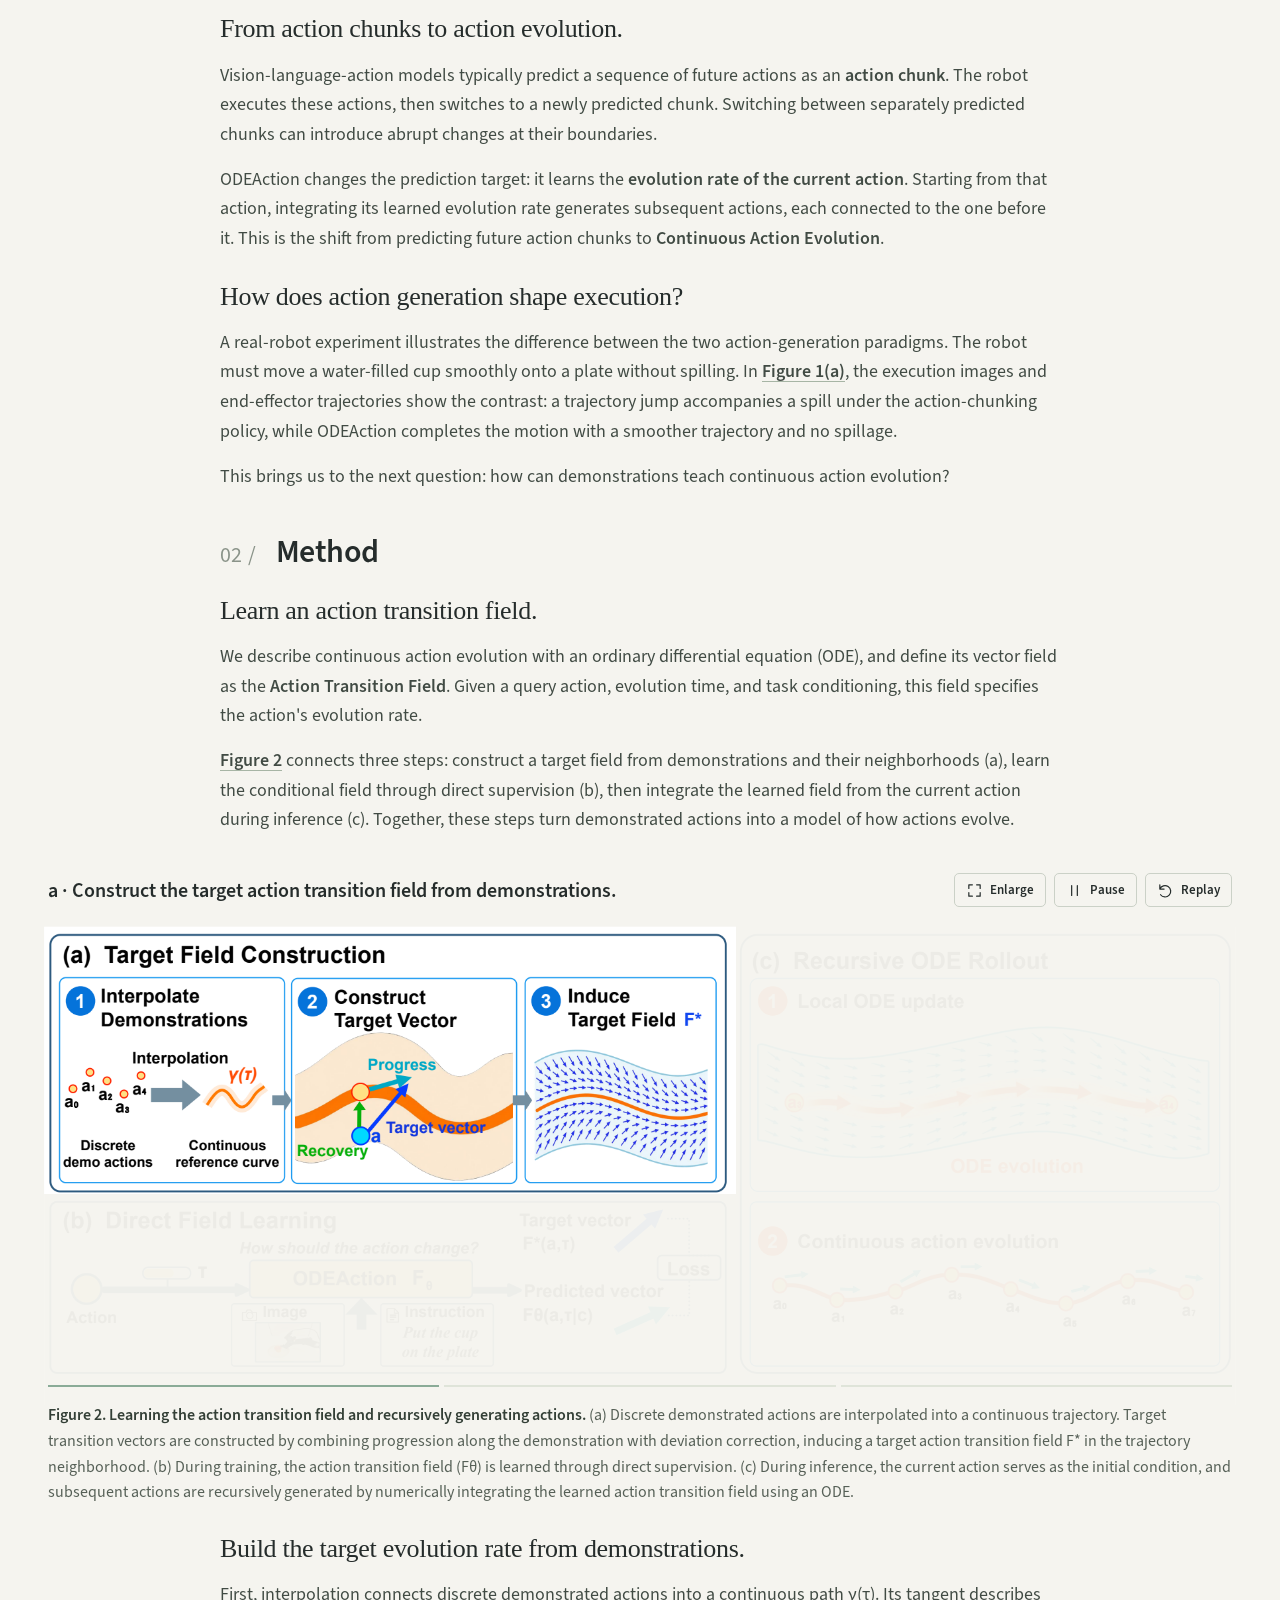
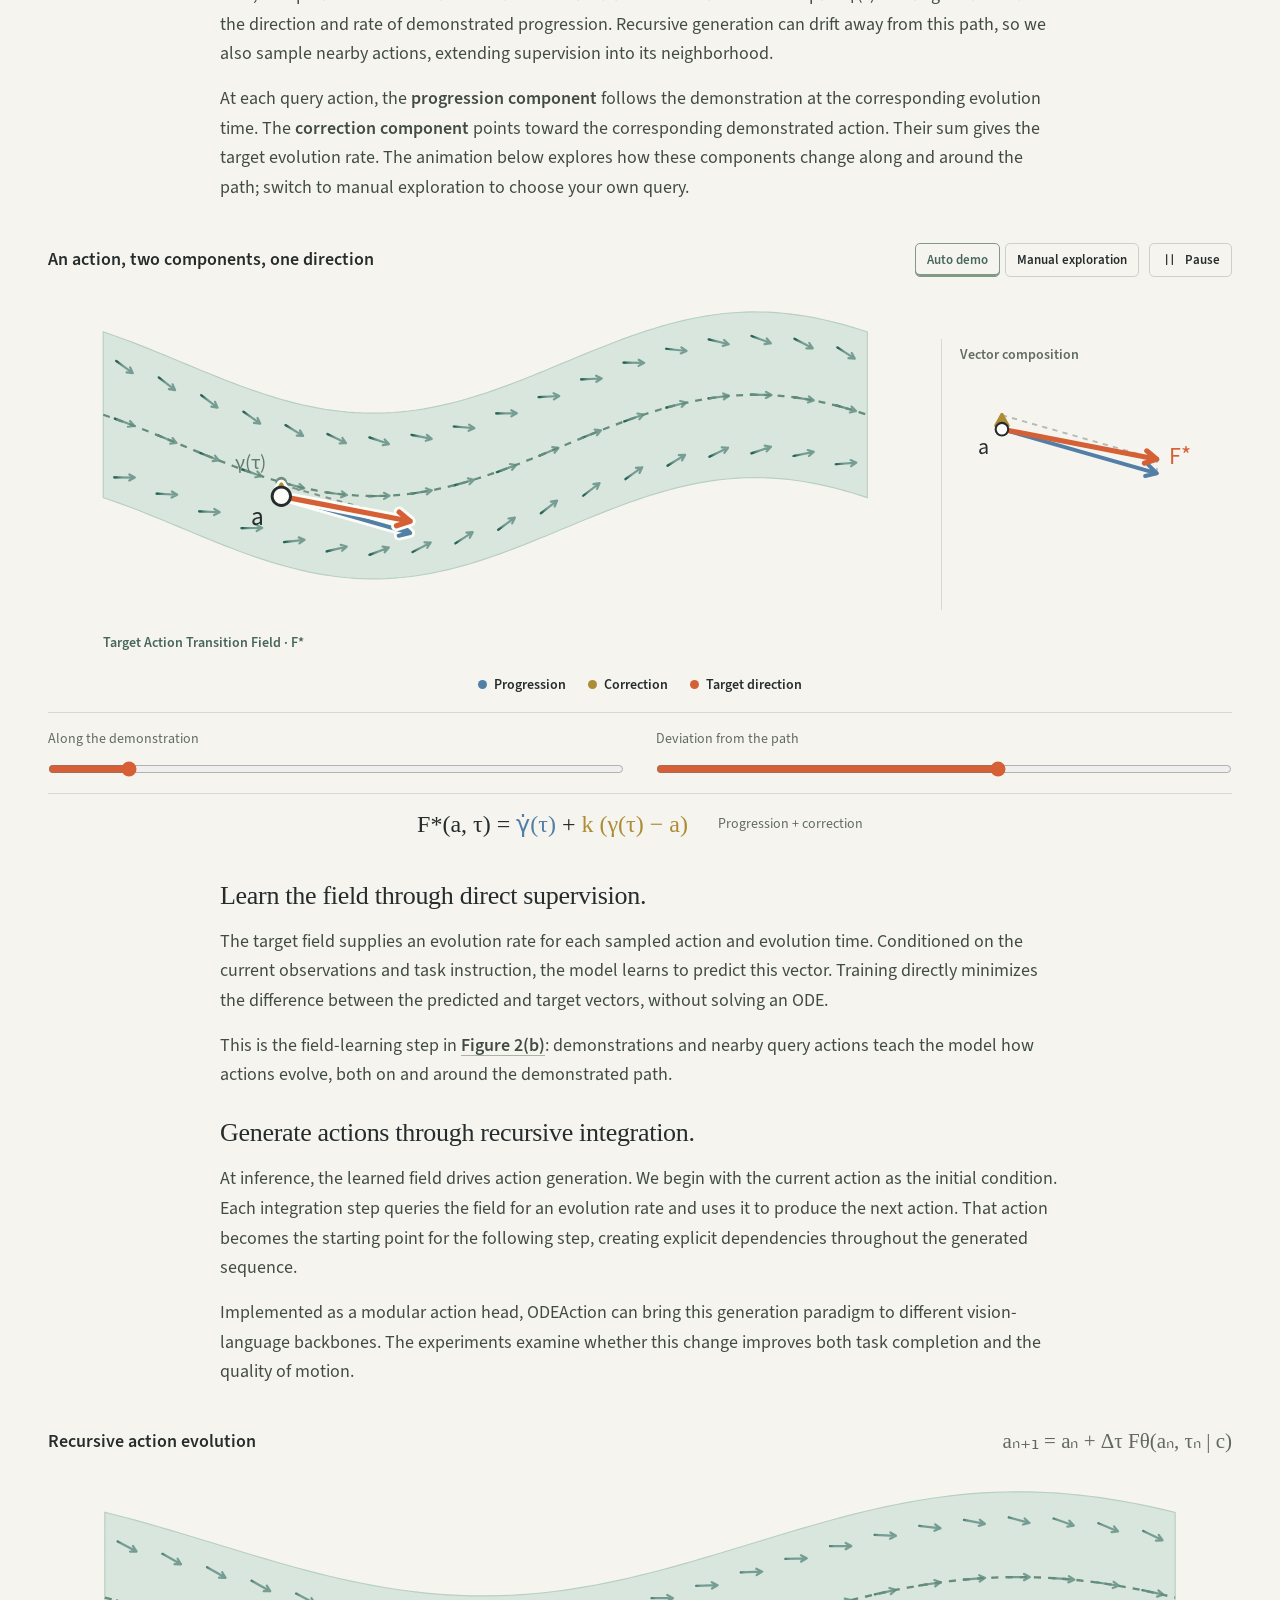
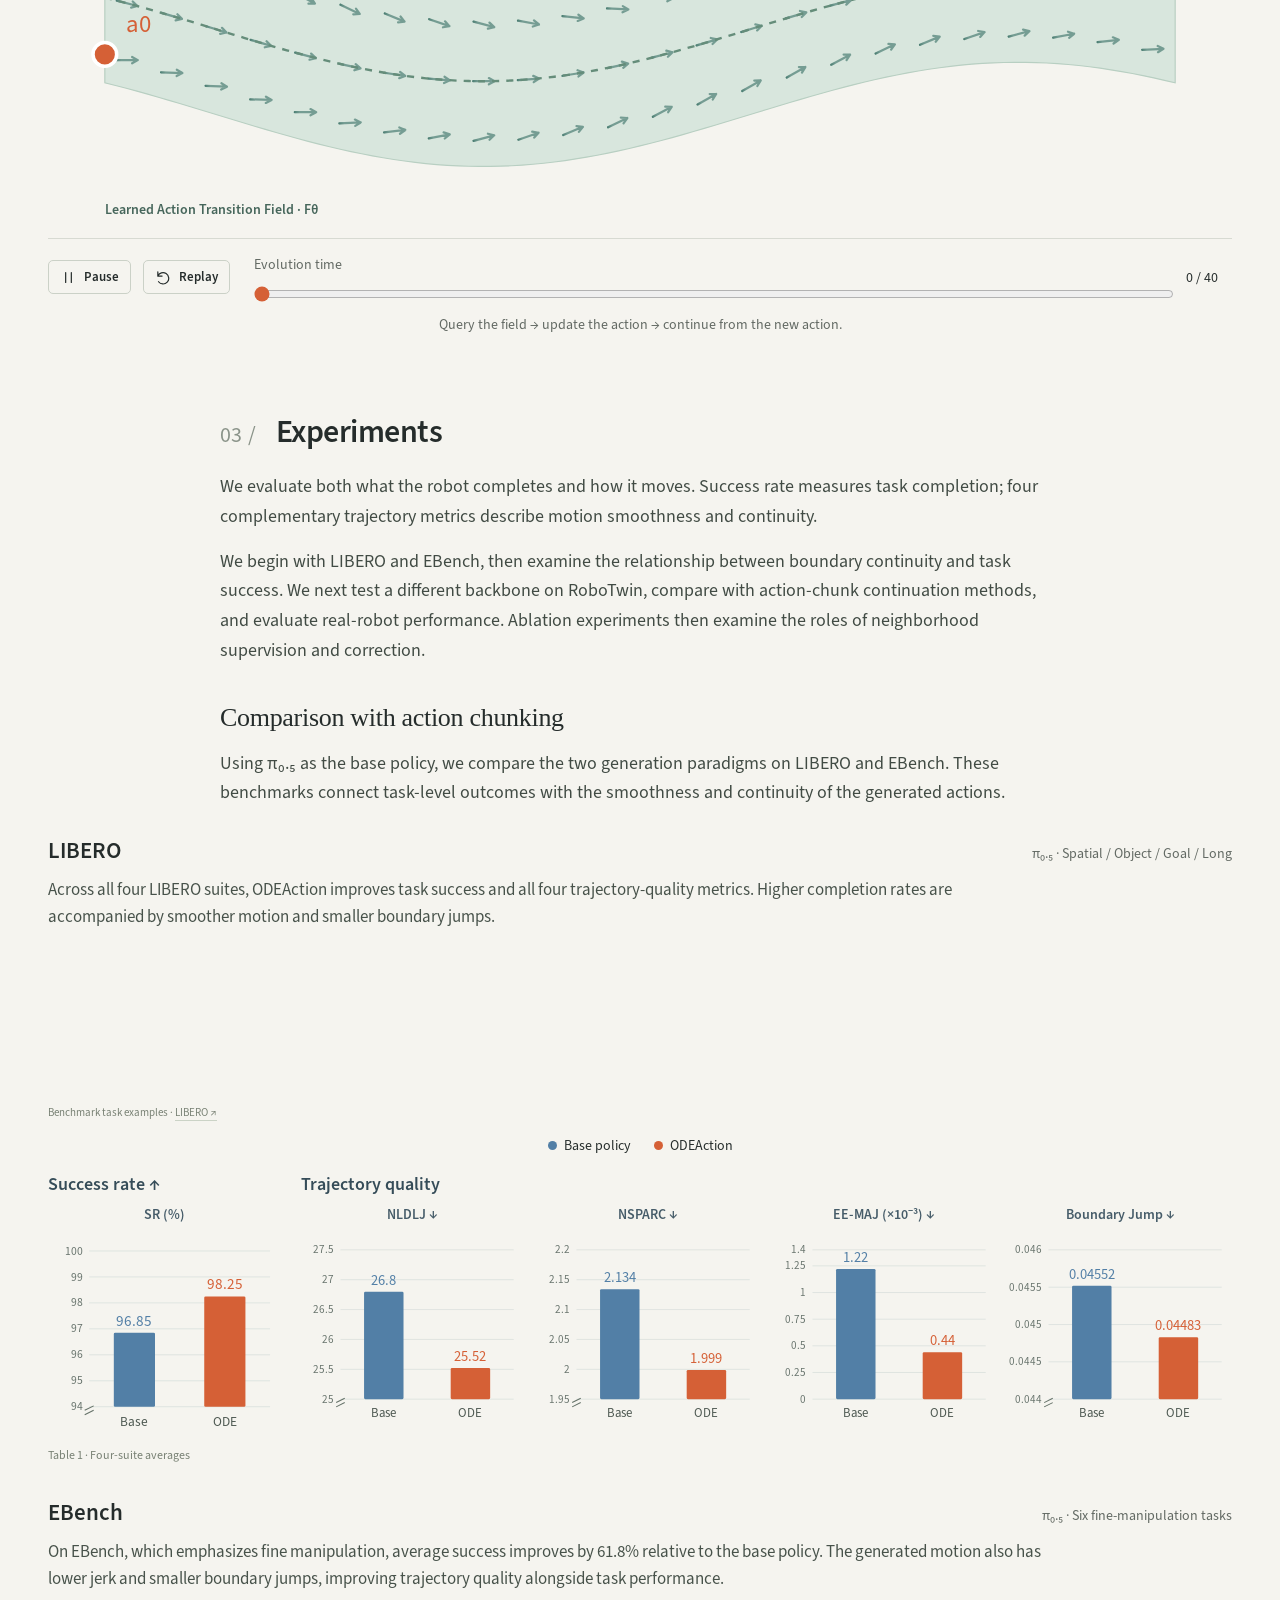
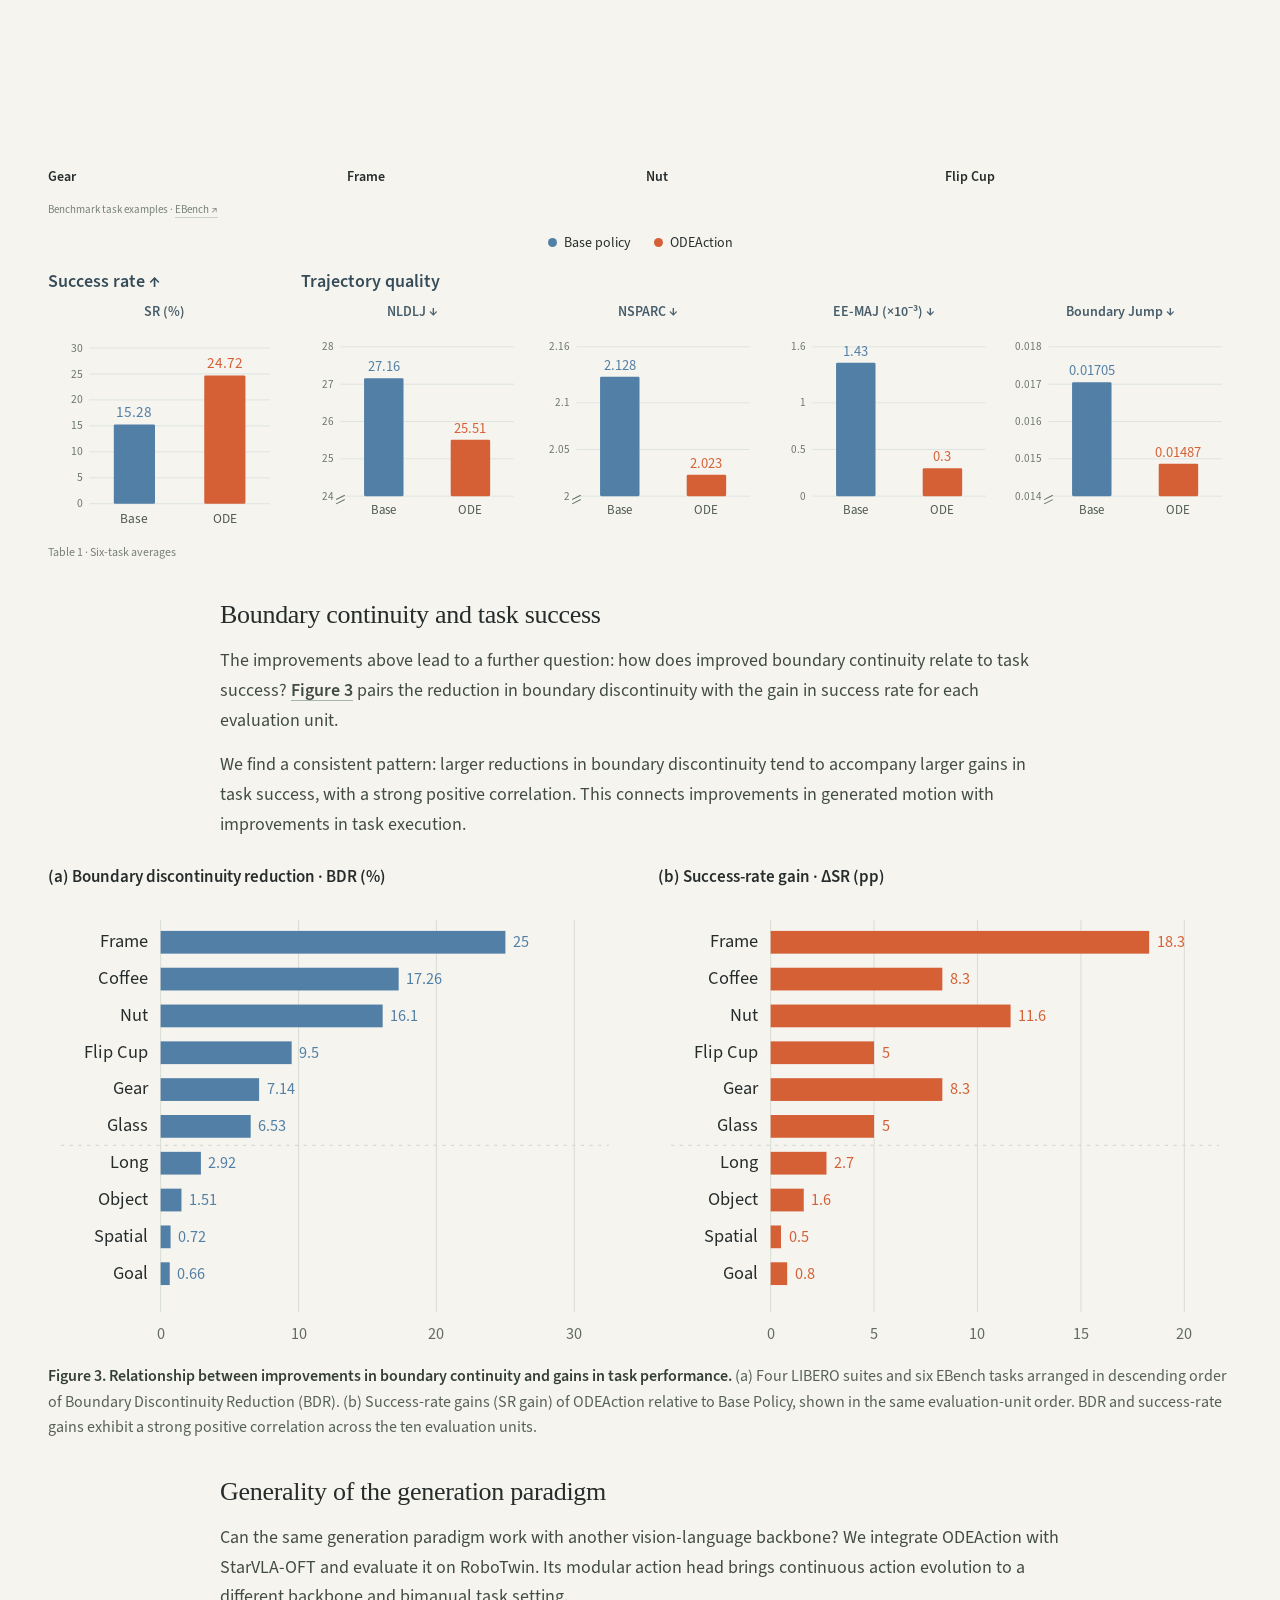
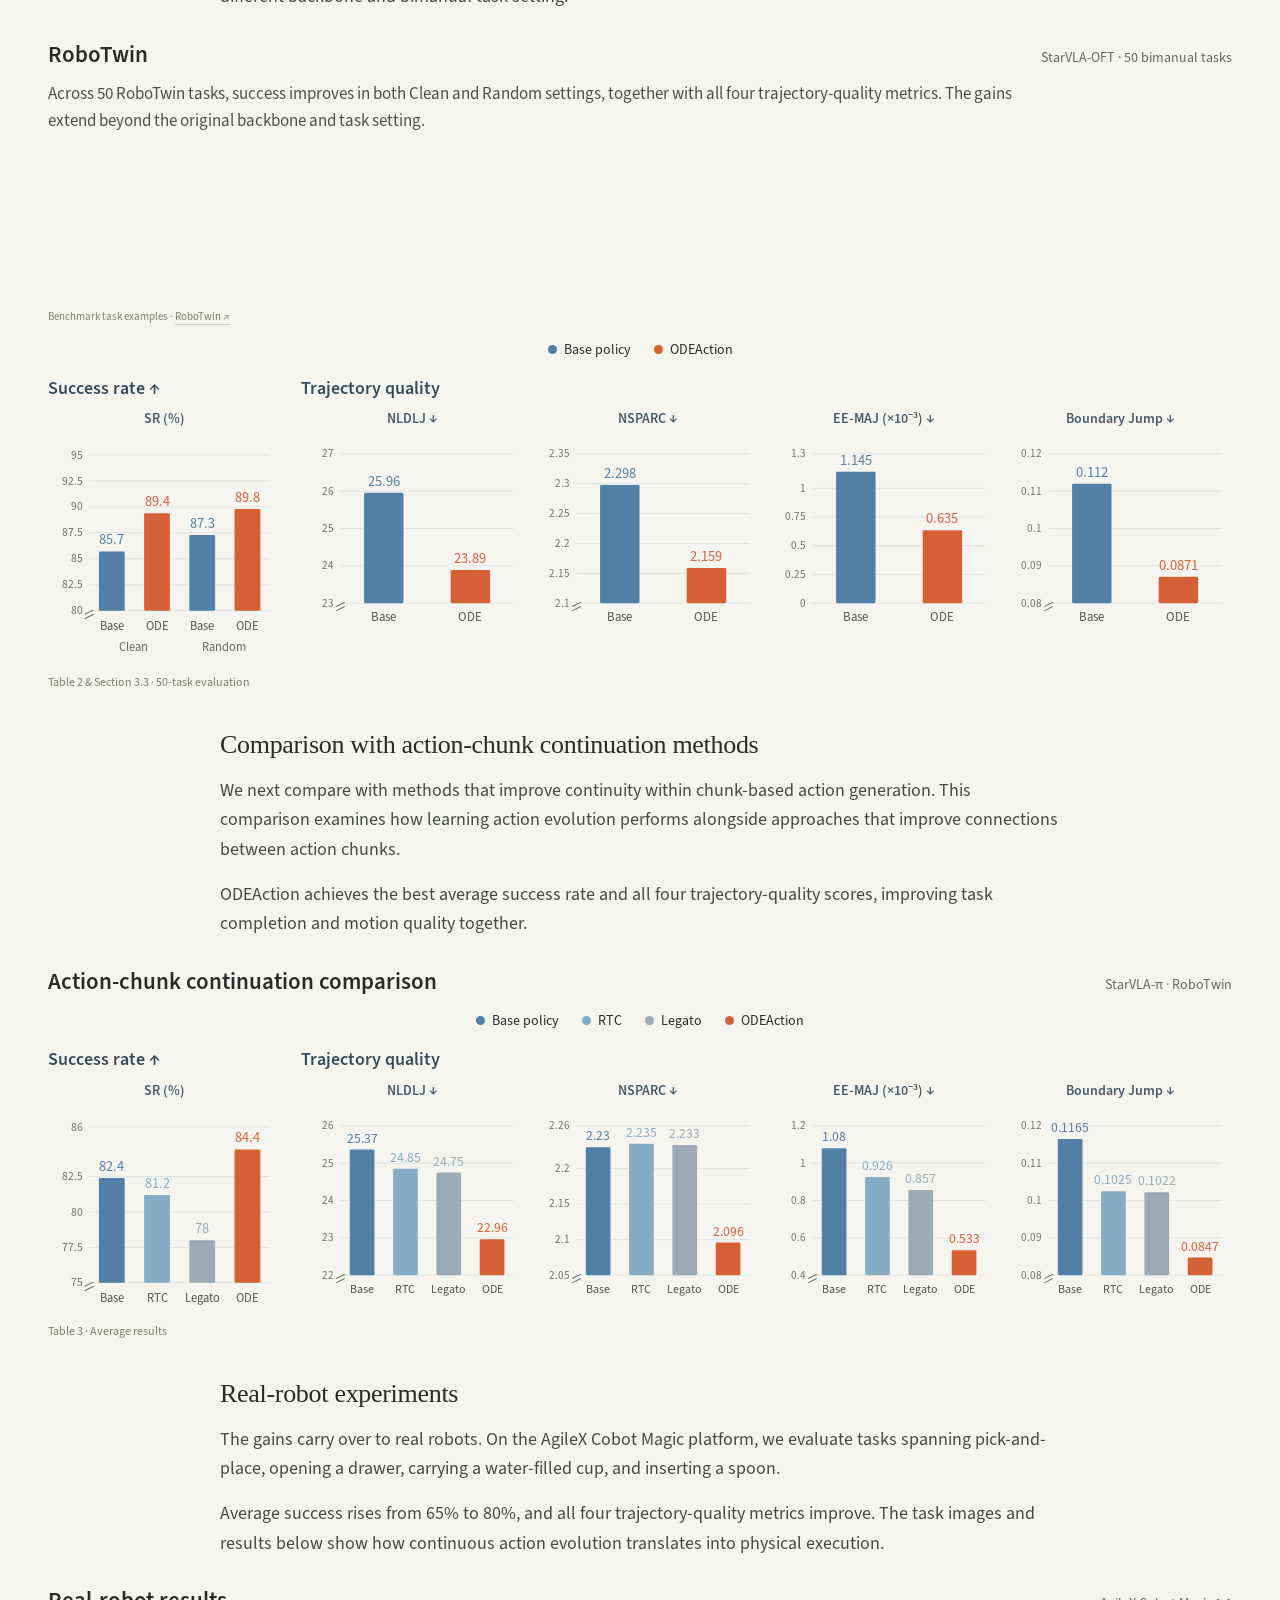
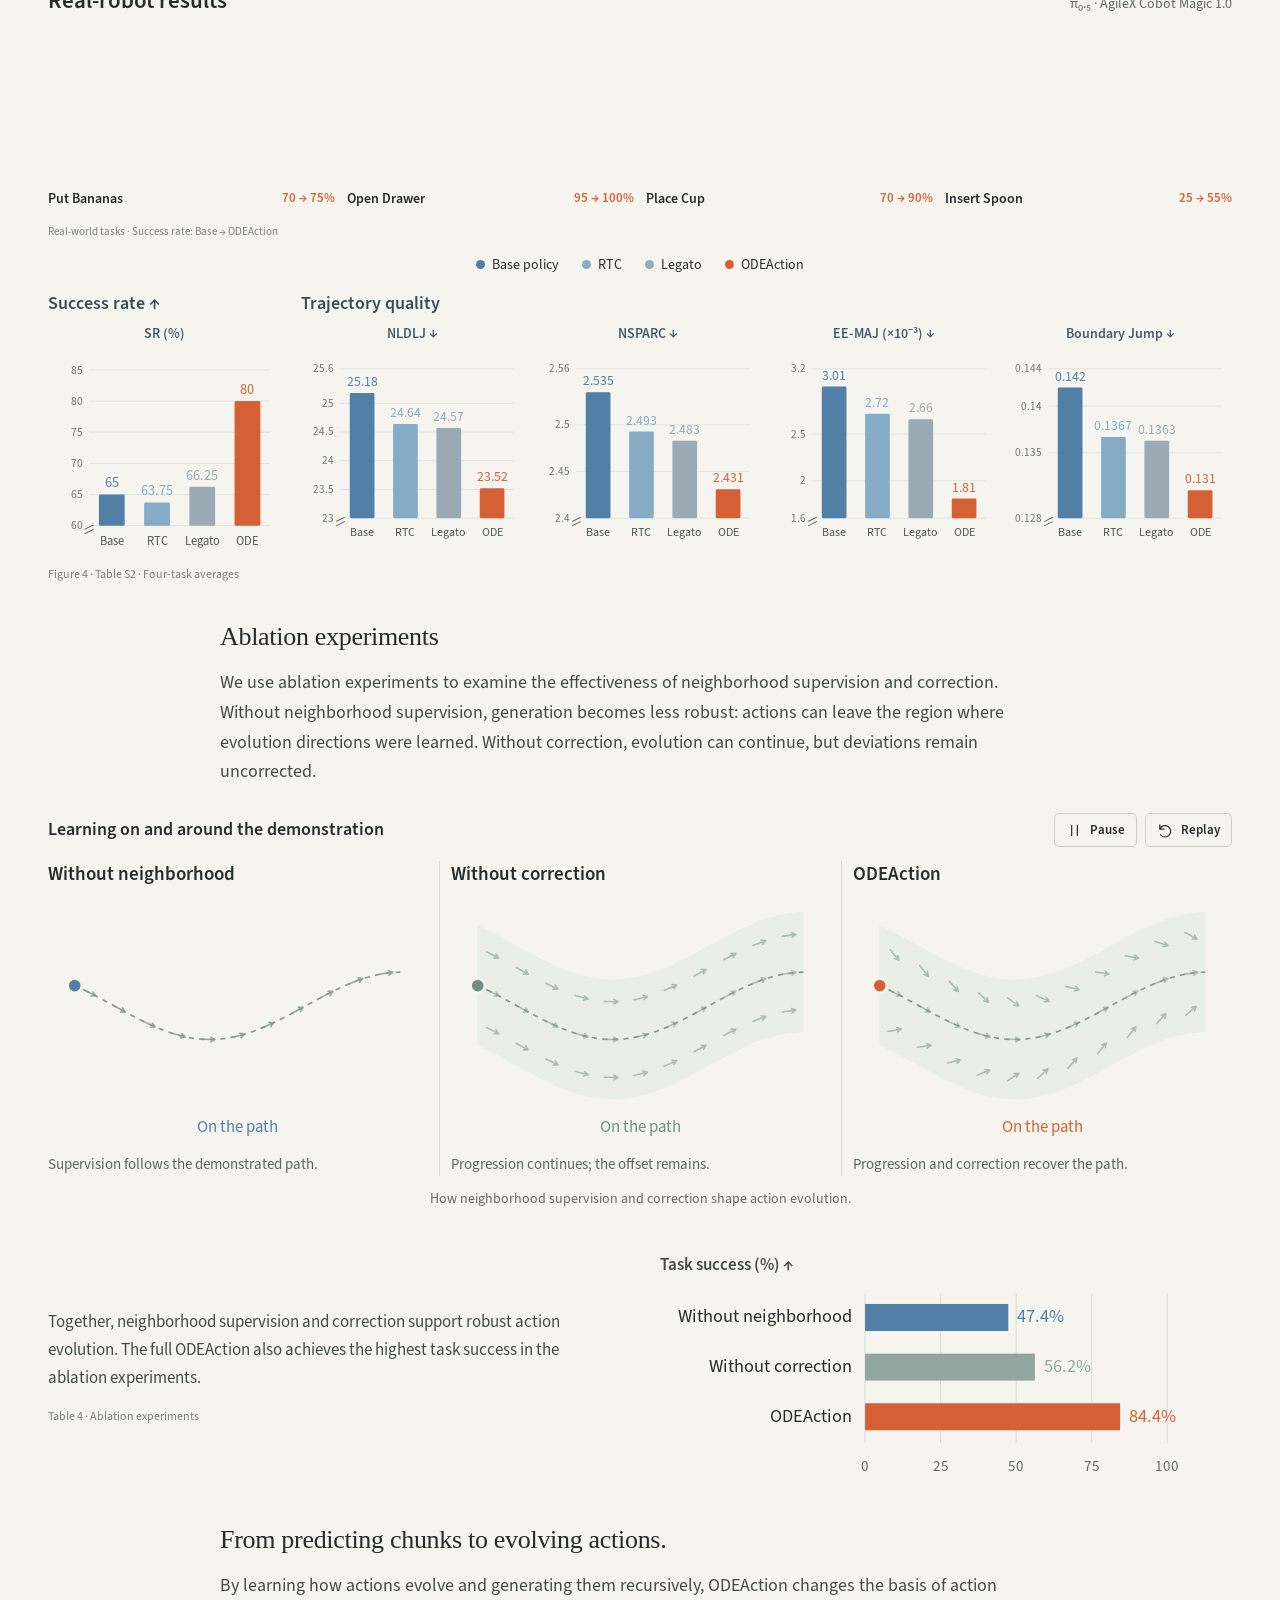
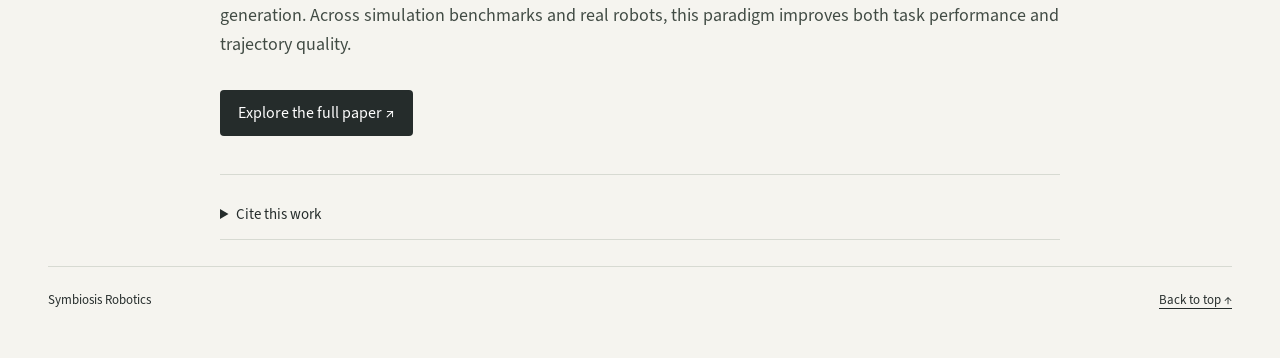
==== commit b53cdb0f: "Publish research film with linked paper and code resources" ====
--- a/index.html
+++ b/index.html
@@ -7,7 +7,7 @@
   <div class="eyebrow">SYMBIOSIS ROBOTICS · RESEARCH</div>
   <h1>ODEAction</h1>
   <p class="subtitle"><span>From predicting chunks</span> <span>to <em>evolving actions.</em></span></p>
-  <div class="hero-bottom"><p class="intro">ODEAction learns how the current action evolves and integrates this evolution rate to recursively generate subsequent actions.</p><div class="links"><a href="https://arxiv.org/abs/2611.09672">Paper ↗</a></div></div>
+  <div class="hero-bottom"><p class="intro">ODEAction learns how the current action evolves and integrates this evolution rate to recursively generate subsequent actions.</p><div class="links"><a href="https://arxiv.org/abs/2611.09672">Paper ↗</a><a href="https://github.com/OpenHelix-Team/ODEAction">Code ↗</a><a href="video/index.html">Video ↗ <span class="video-duration">4:46</span></a></div></div>
 <div class="front-authors" id="authors"><div id="authorList" aria-label="Authors"></div><div class="author-meta"><span>‡ Project Lead · * Corresponding Author</span><details><summary>Affiliations</summary><div id="affiliationList"></div></details></div></div>
 </div>
 <figure class="wide comparison" id="idea">
--- a/style.css
+++ b/style.css
@@ -27,3 +27,6 @@
 .field-modes [aria-pressed="true"]{color:#46665b;border-color:#819a87;box-shadow:inset 0 -2px #819a87}
 #fieldPanel .figure-top{flex-wrap:wrap;gap:12px}
 @media(max-width:760px){#fieldPanel .figure-top{display:block}.field-actions{margin-top:12px;flex-wrap:wrap;gap:8px}.field-modes{gap:6px}}
+
+.hero-bottom .links{flex-shrink:0;gap:18px;flex-wrap:wrap}
+.video-duration{font-size:12px;color:var(--muted);margin-left:3px;white-space:nowrap}
